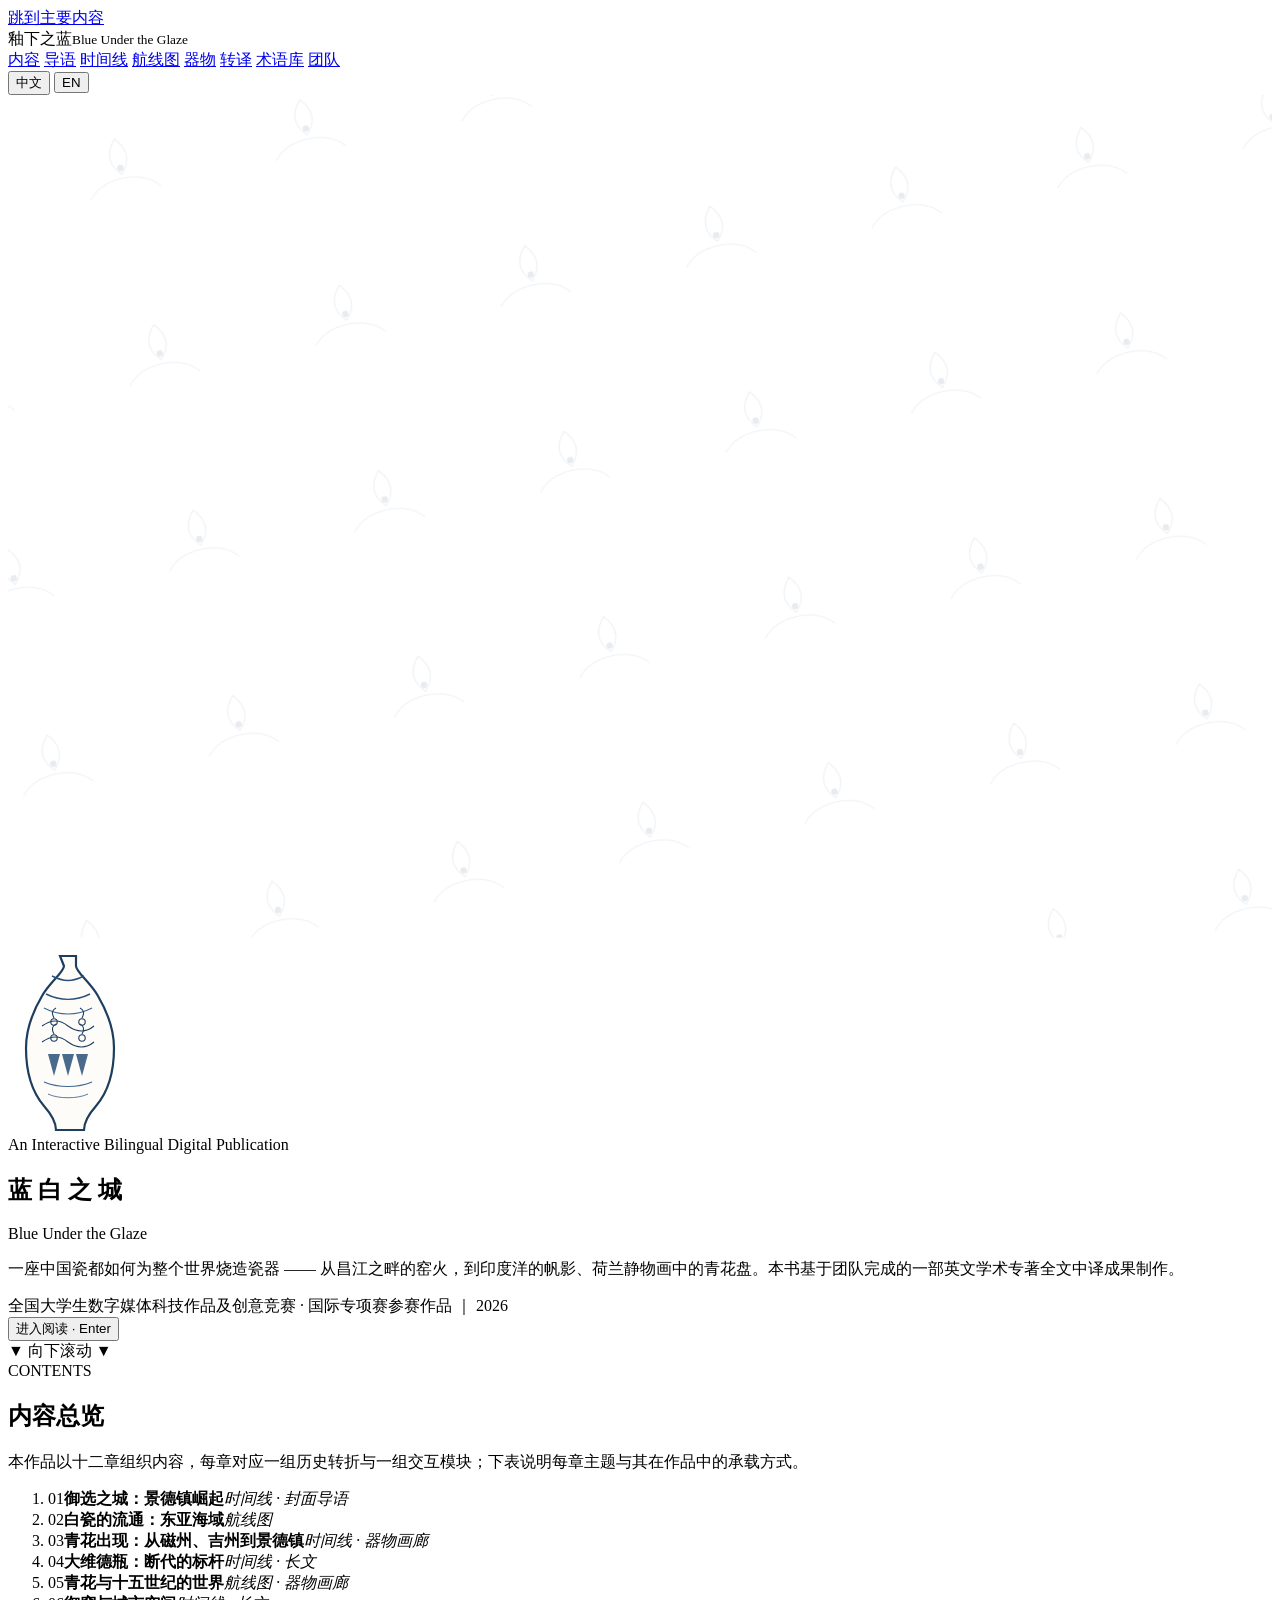
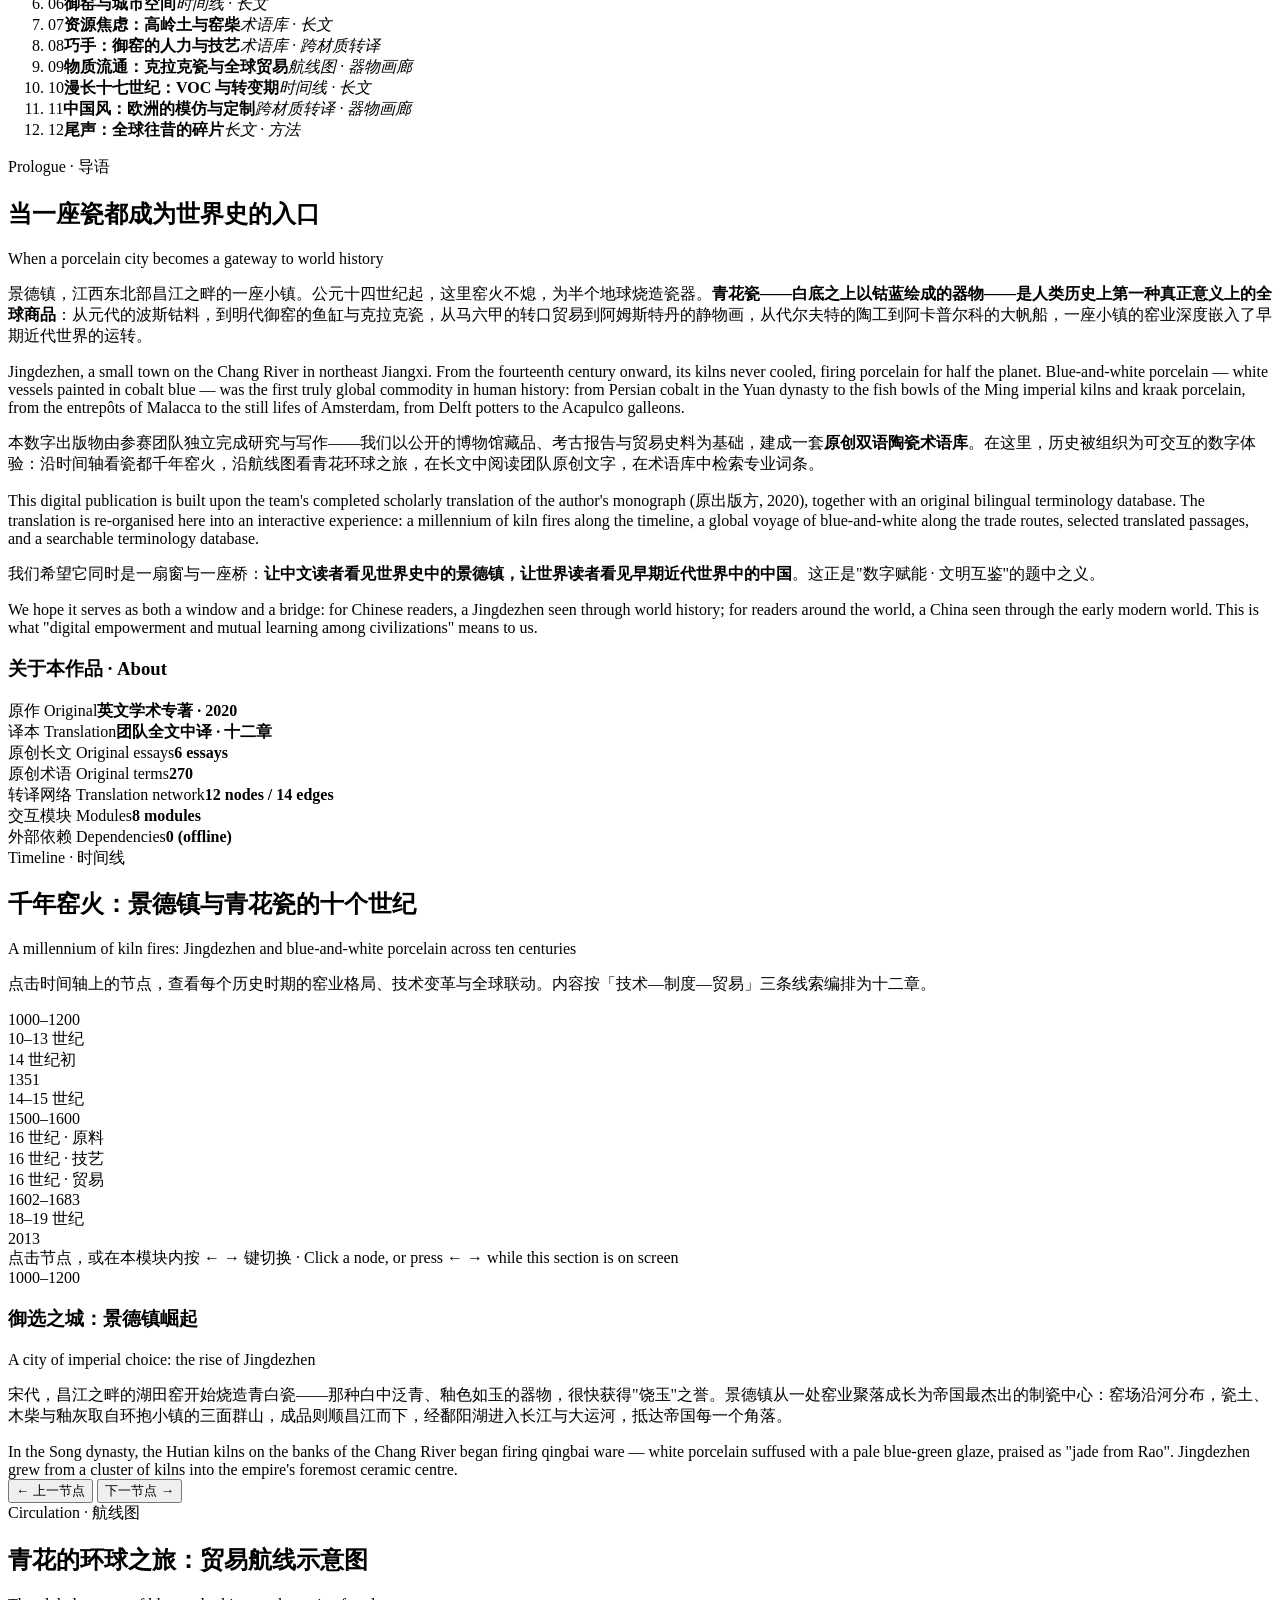
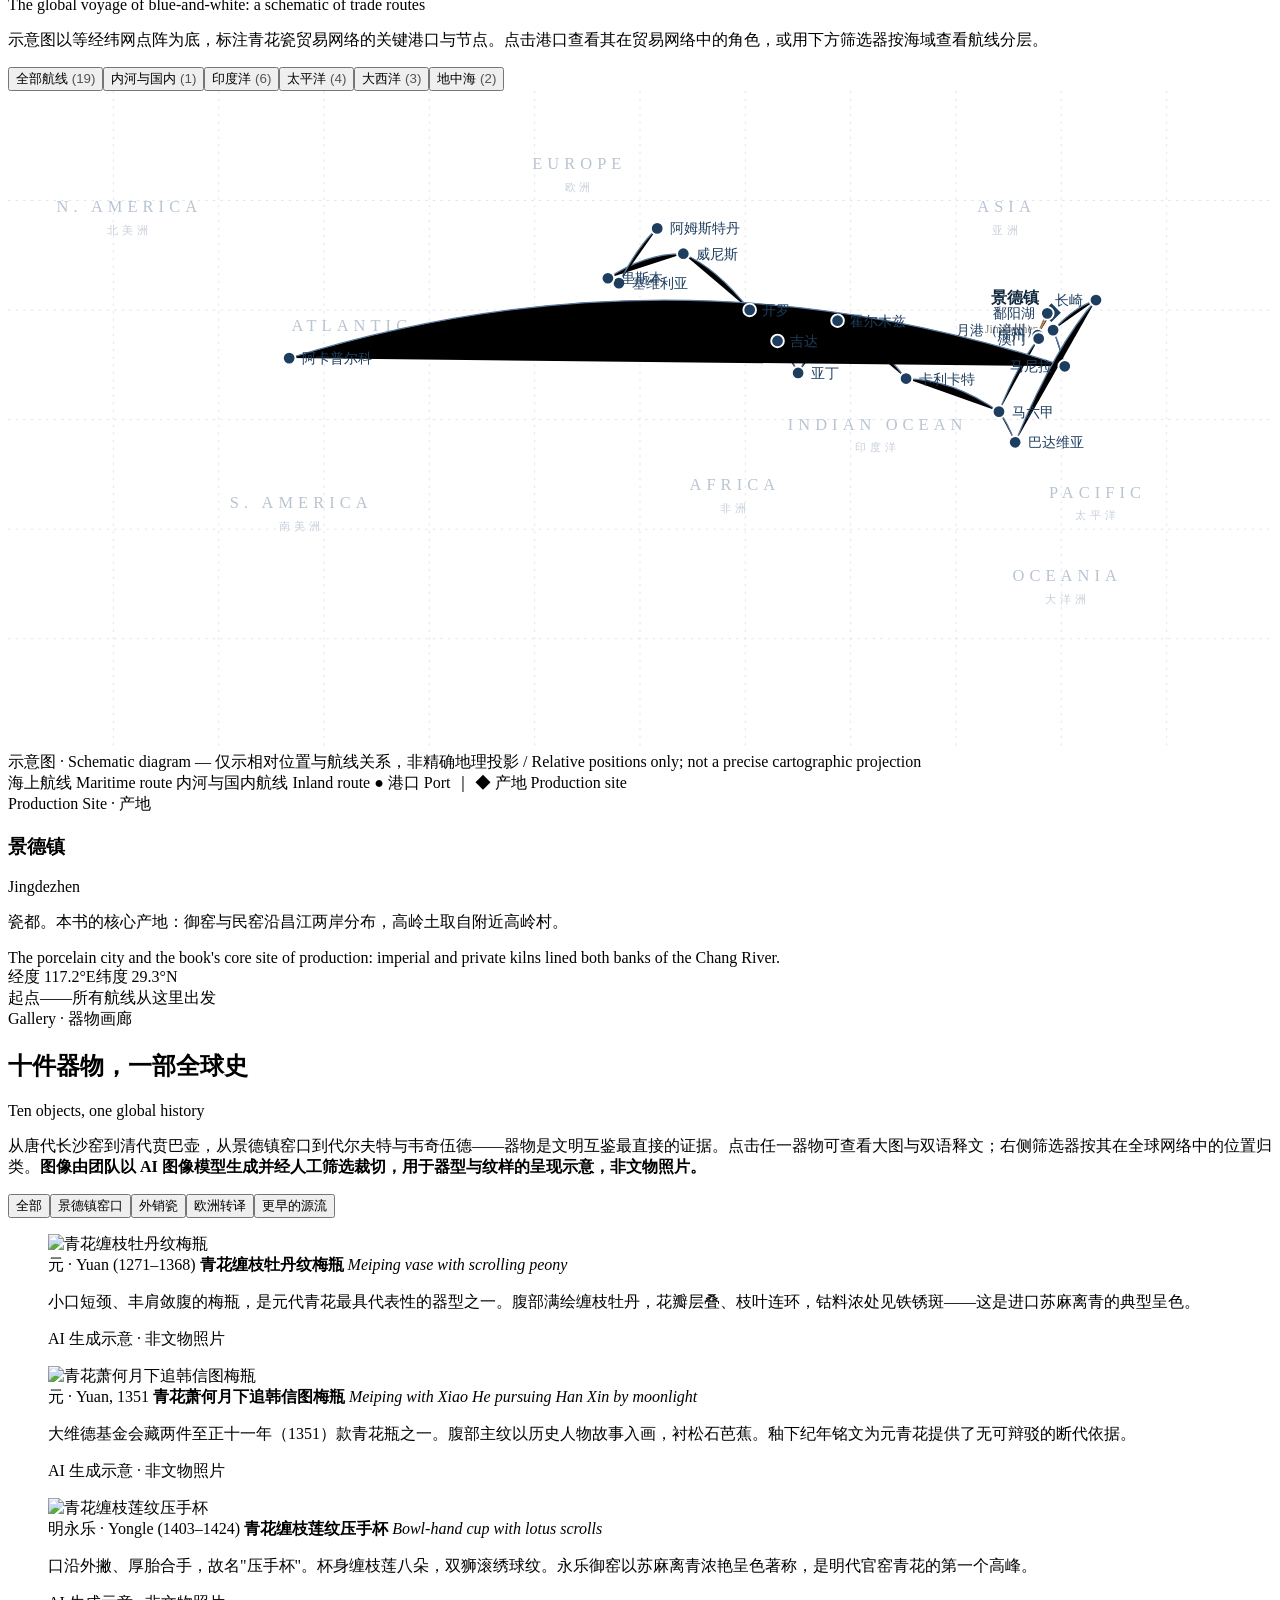
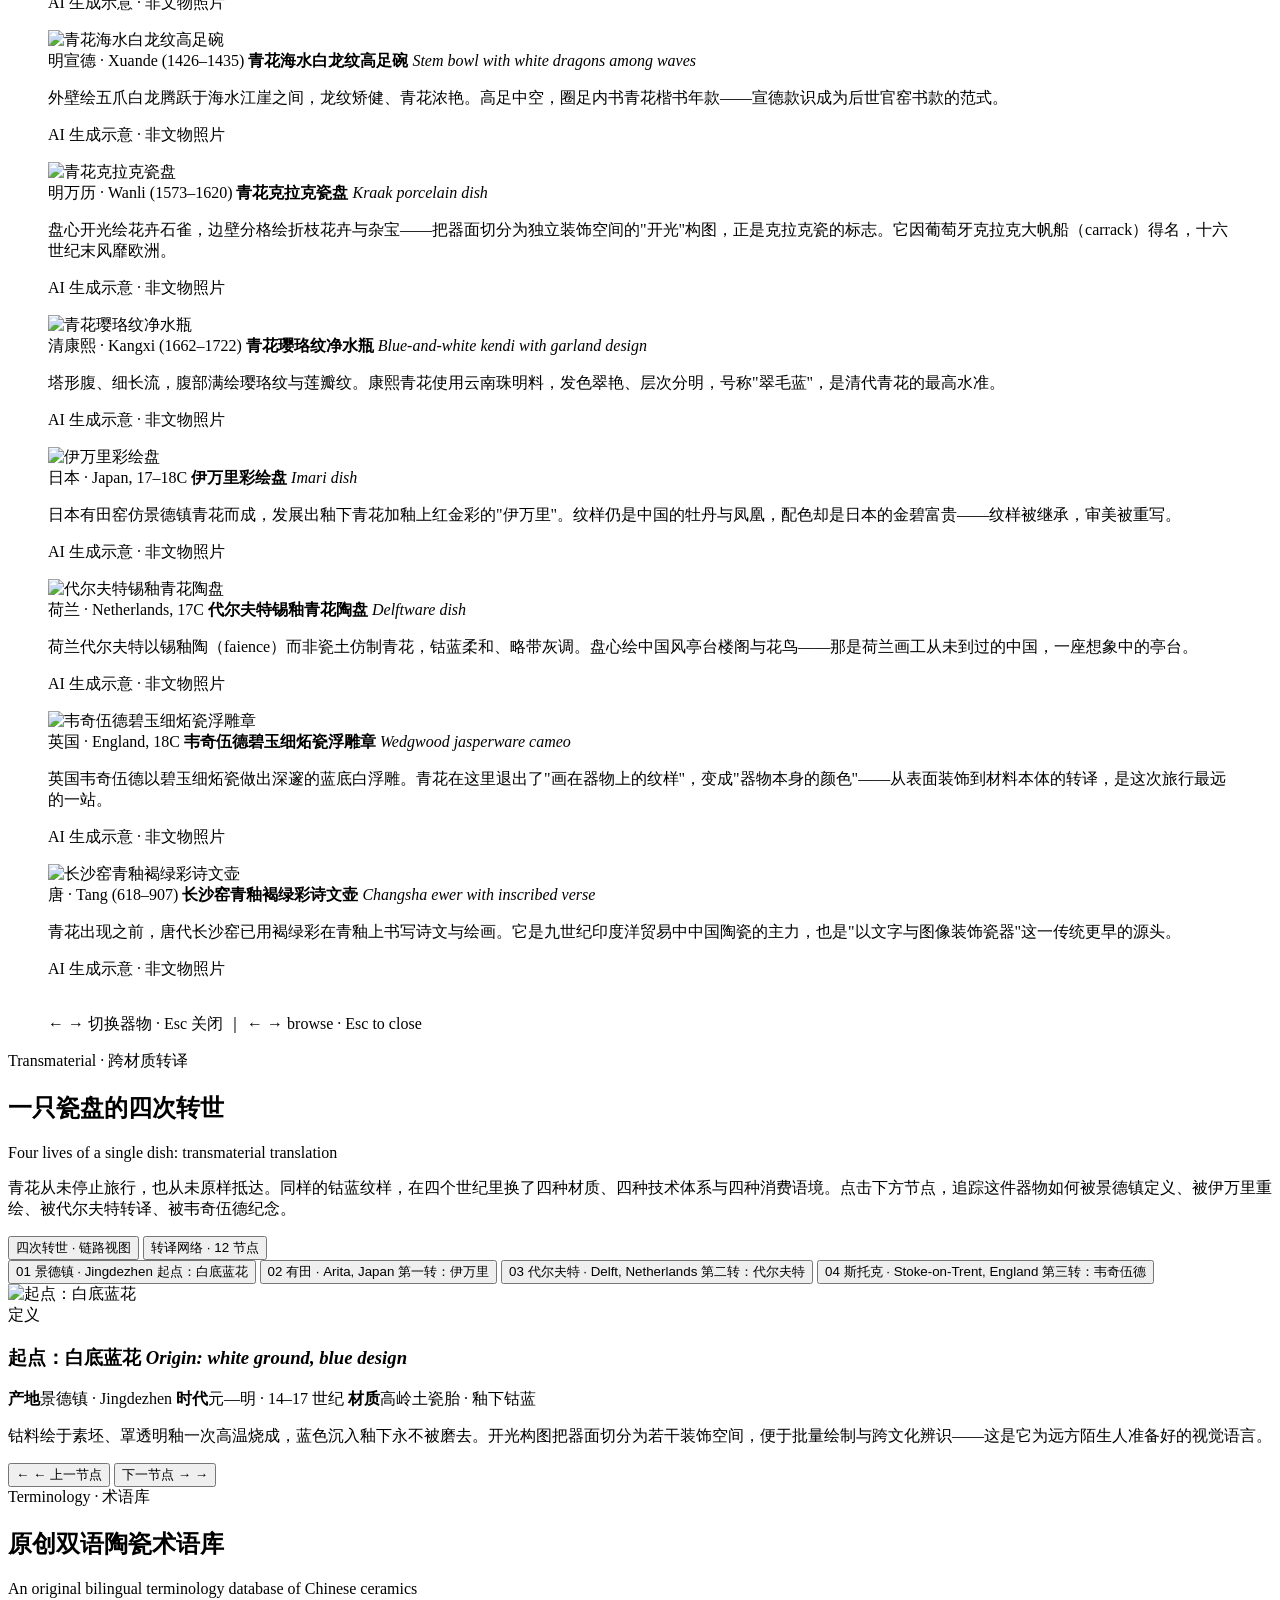
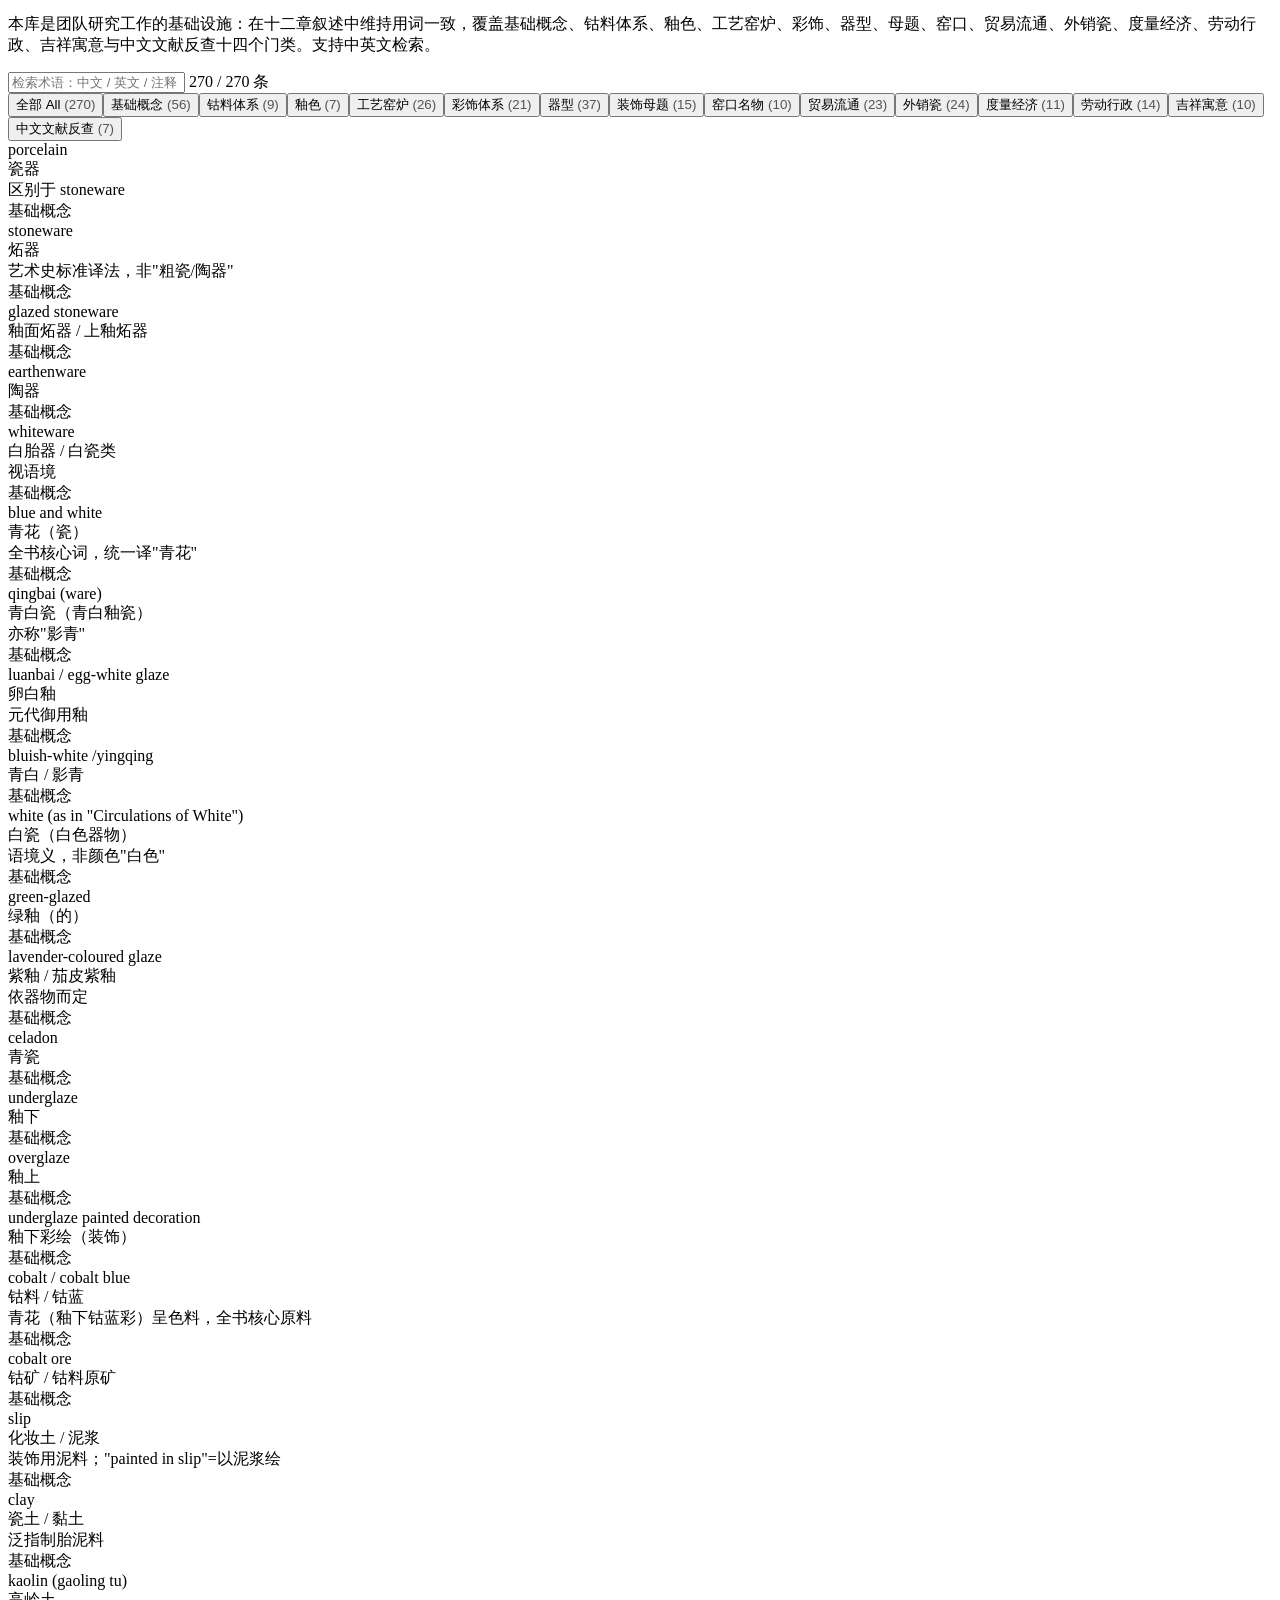
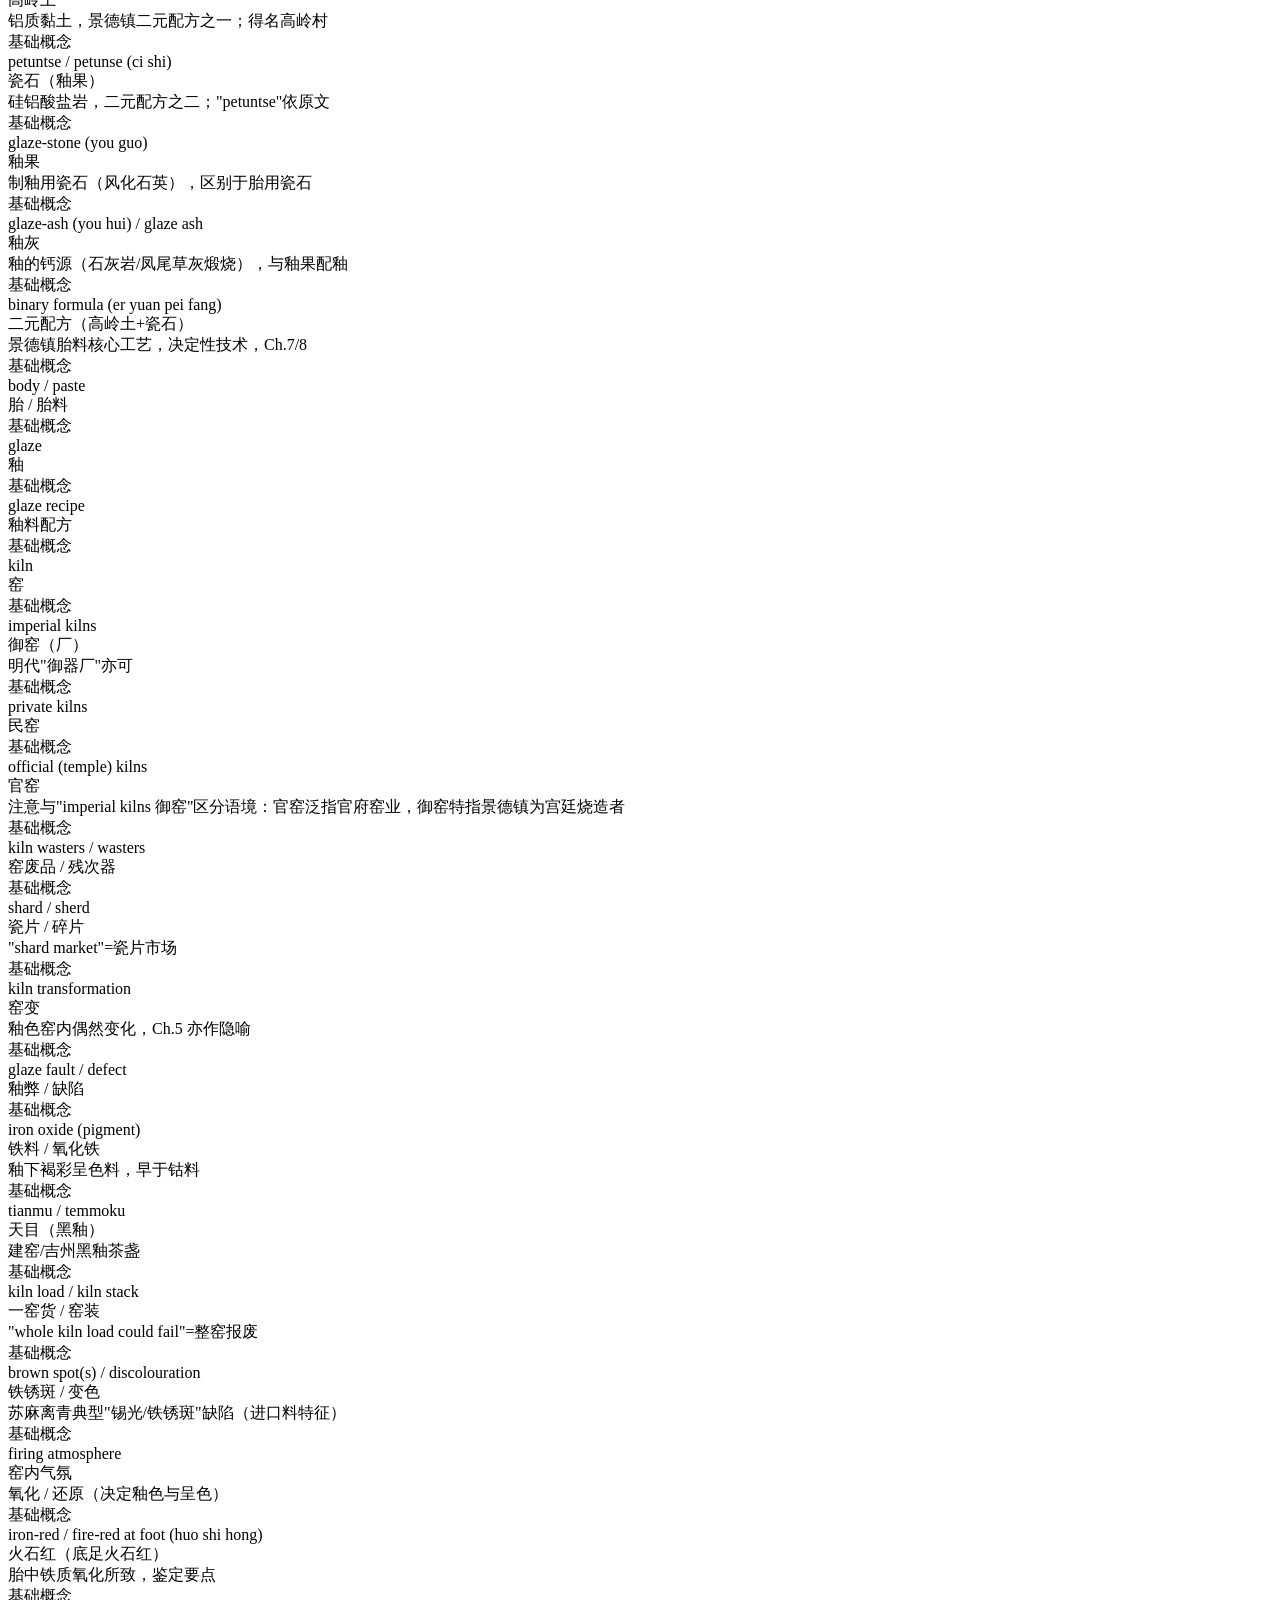
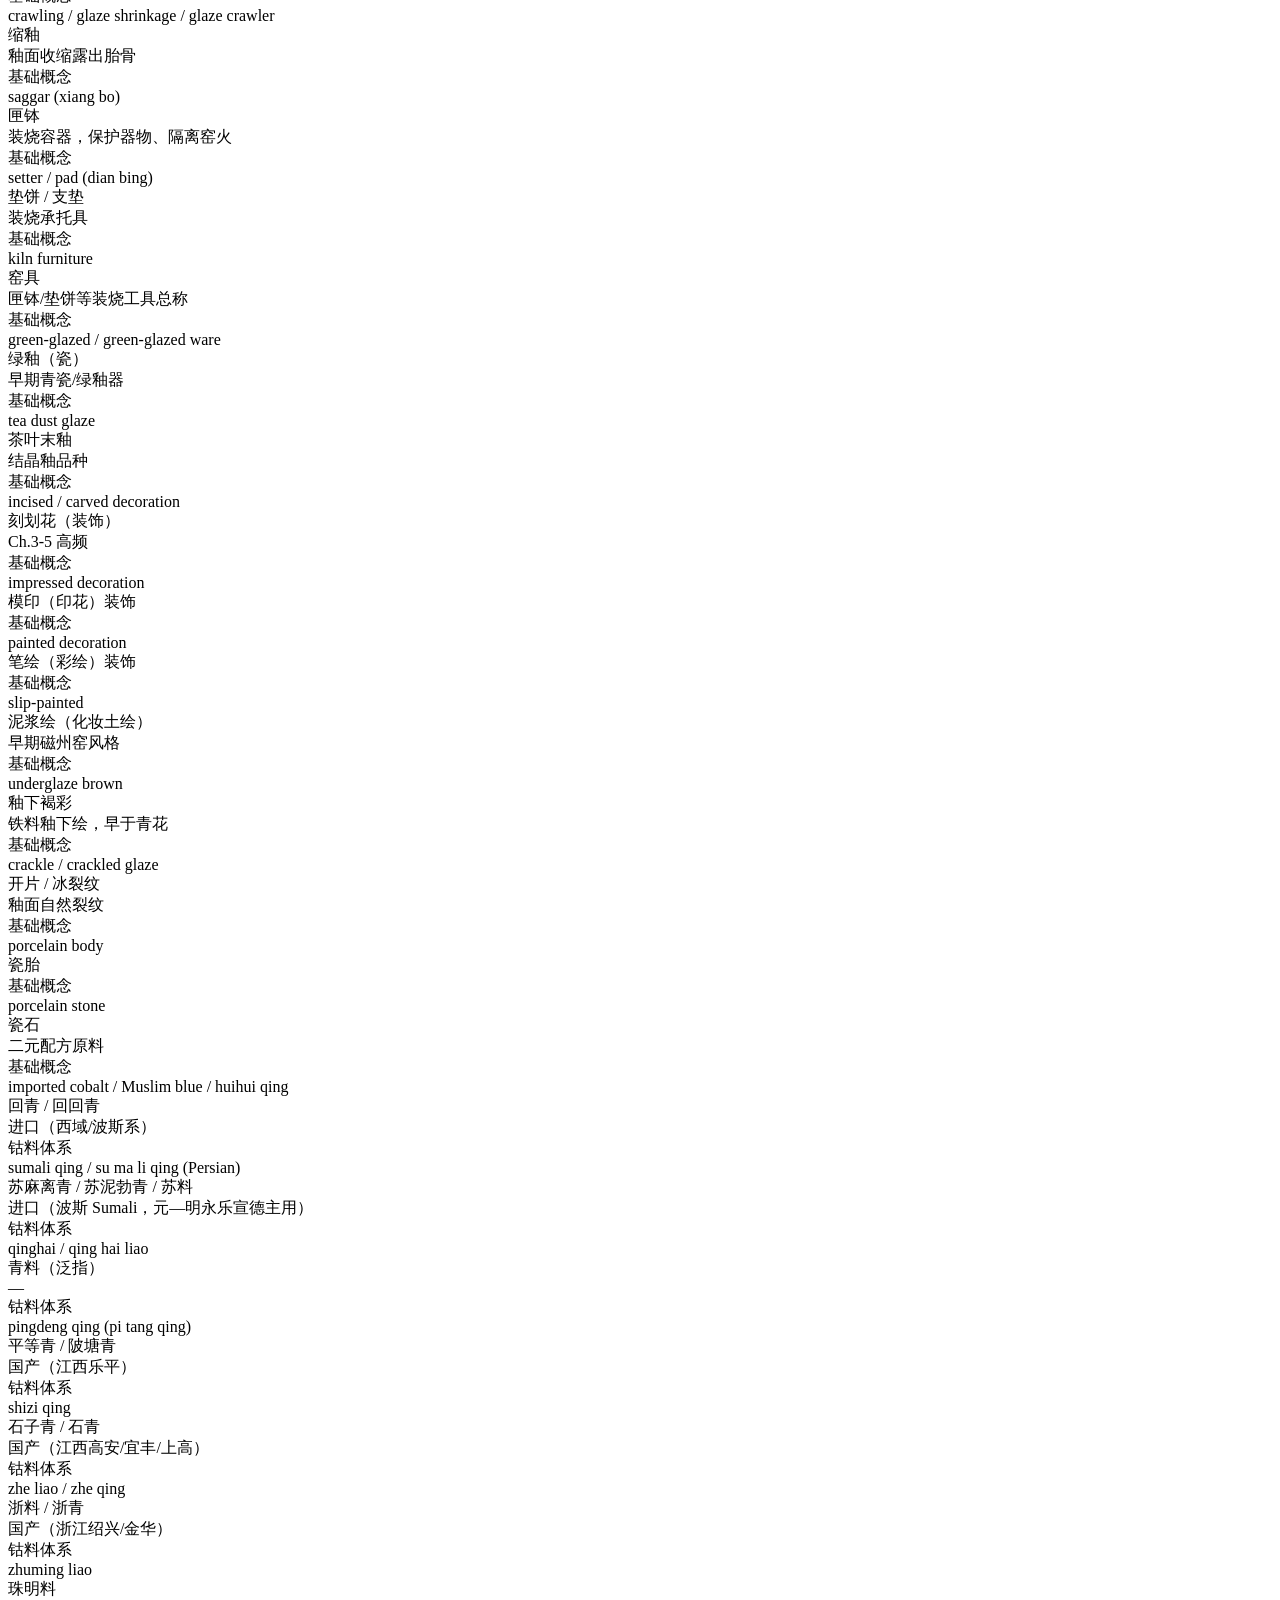
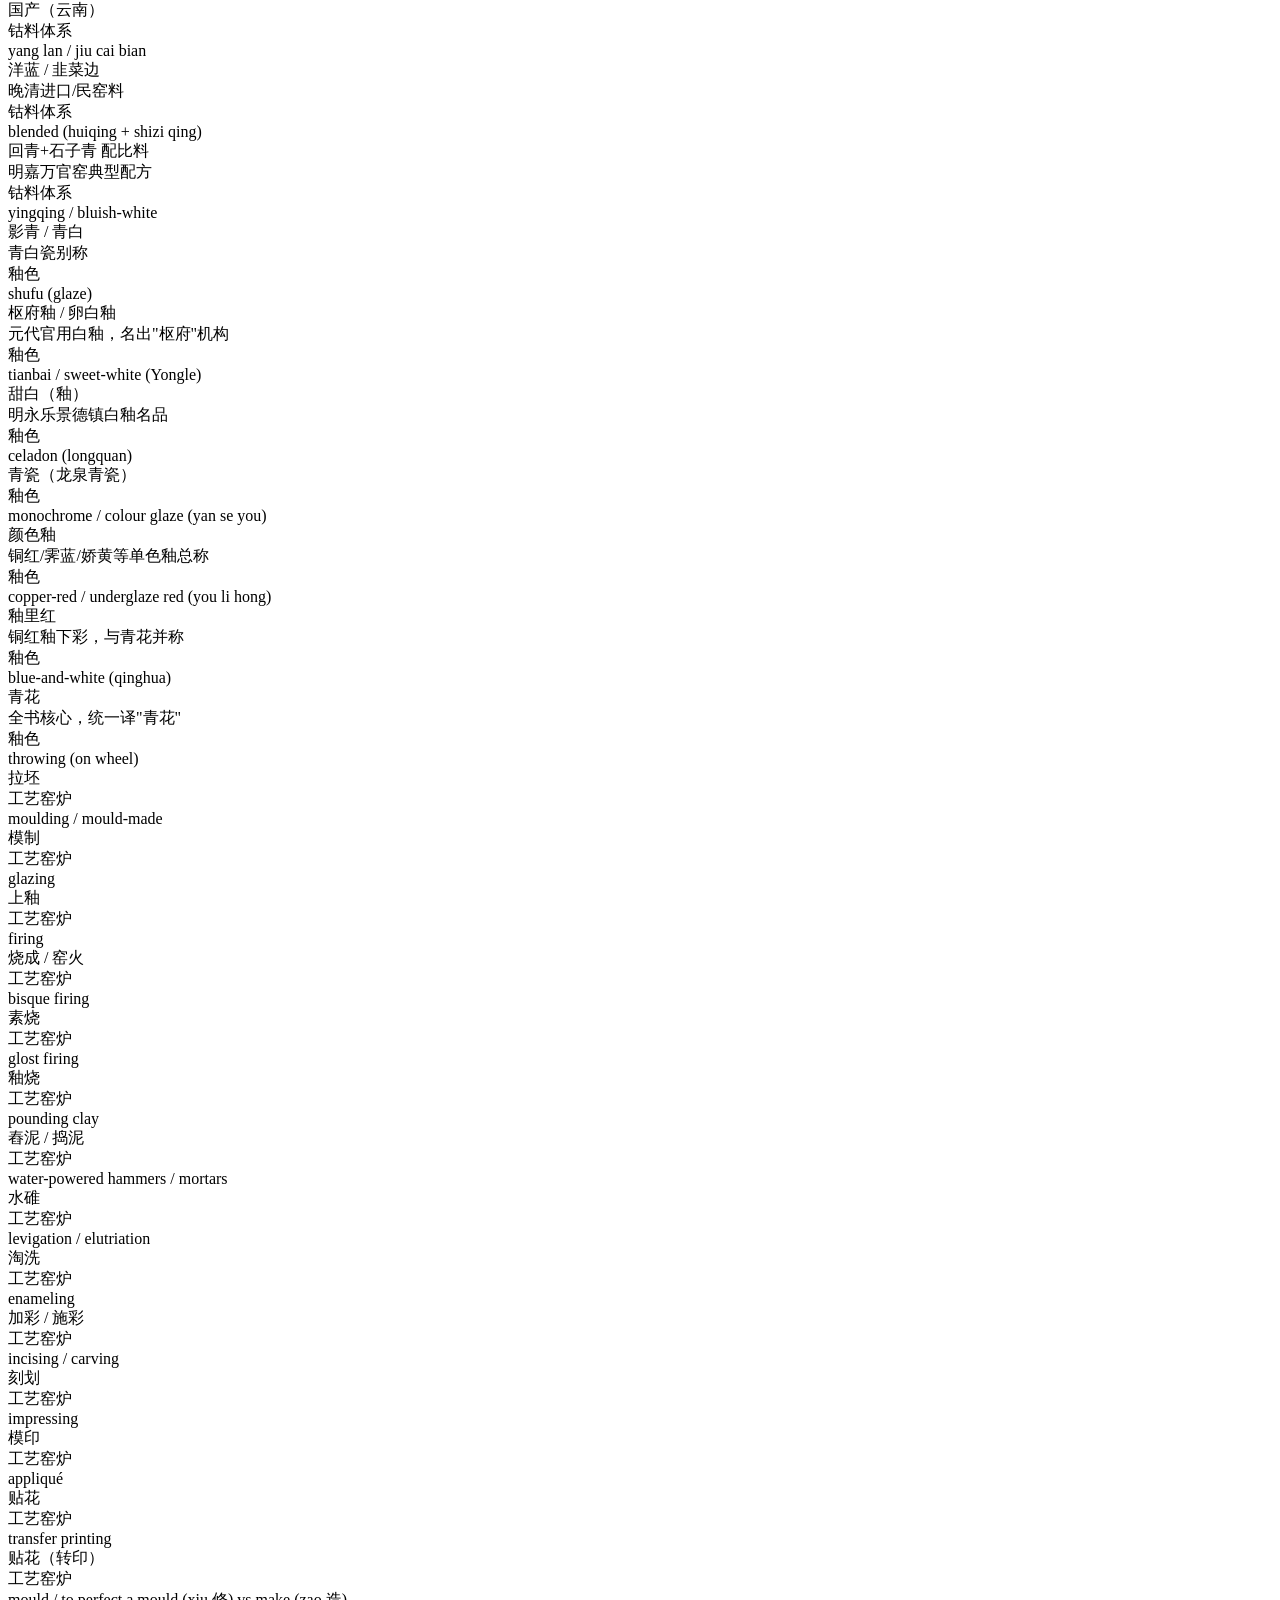
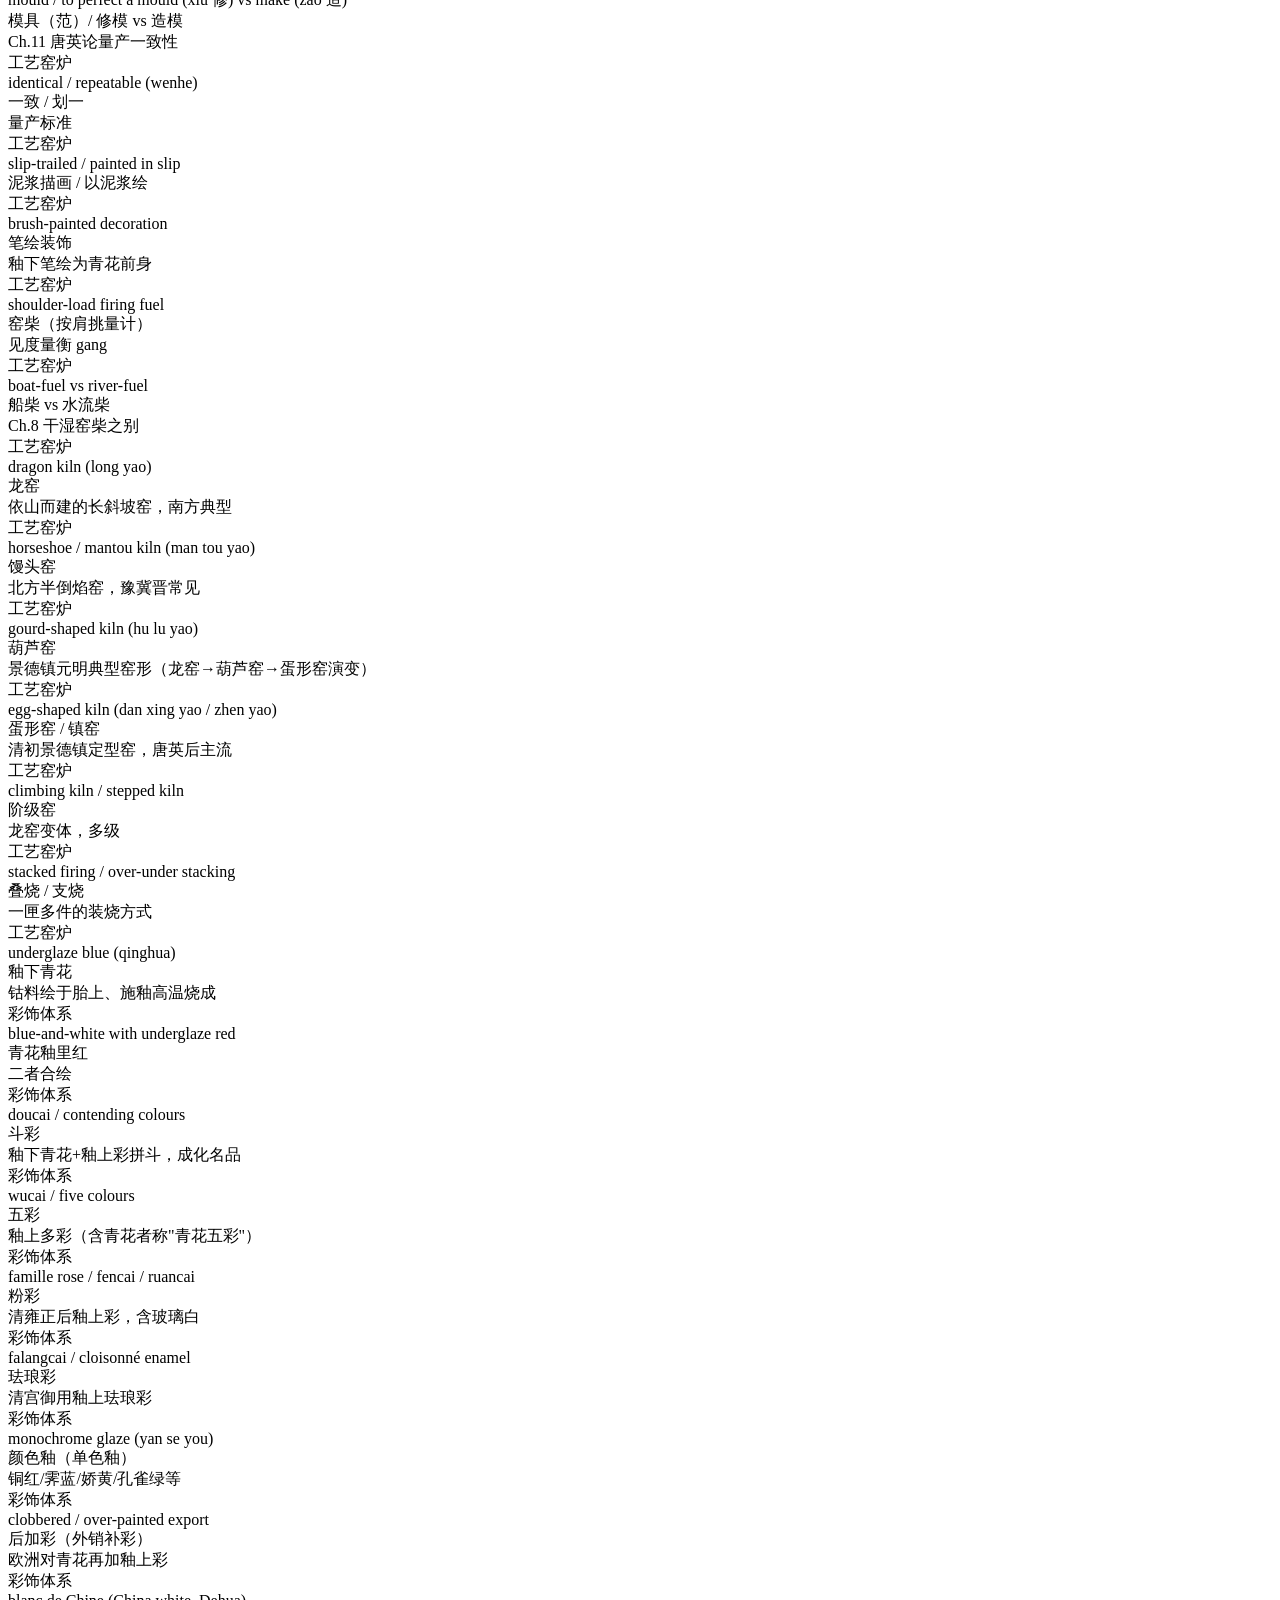
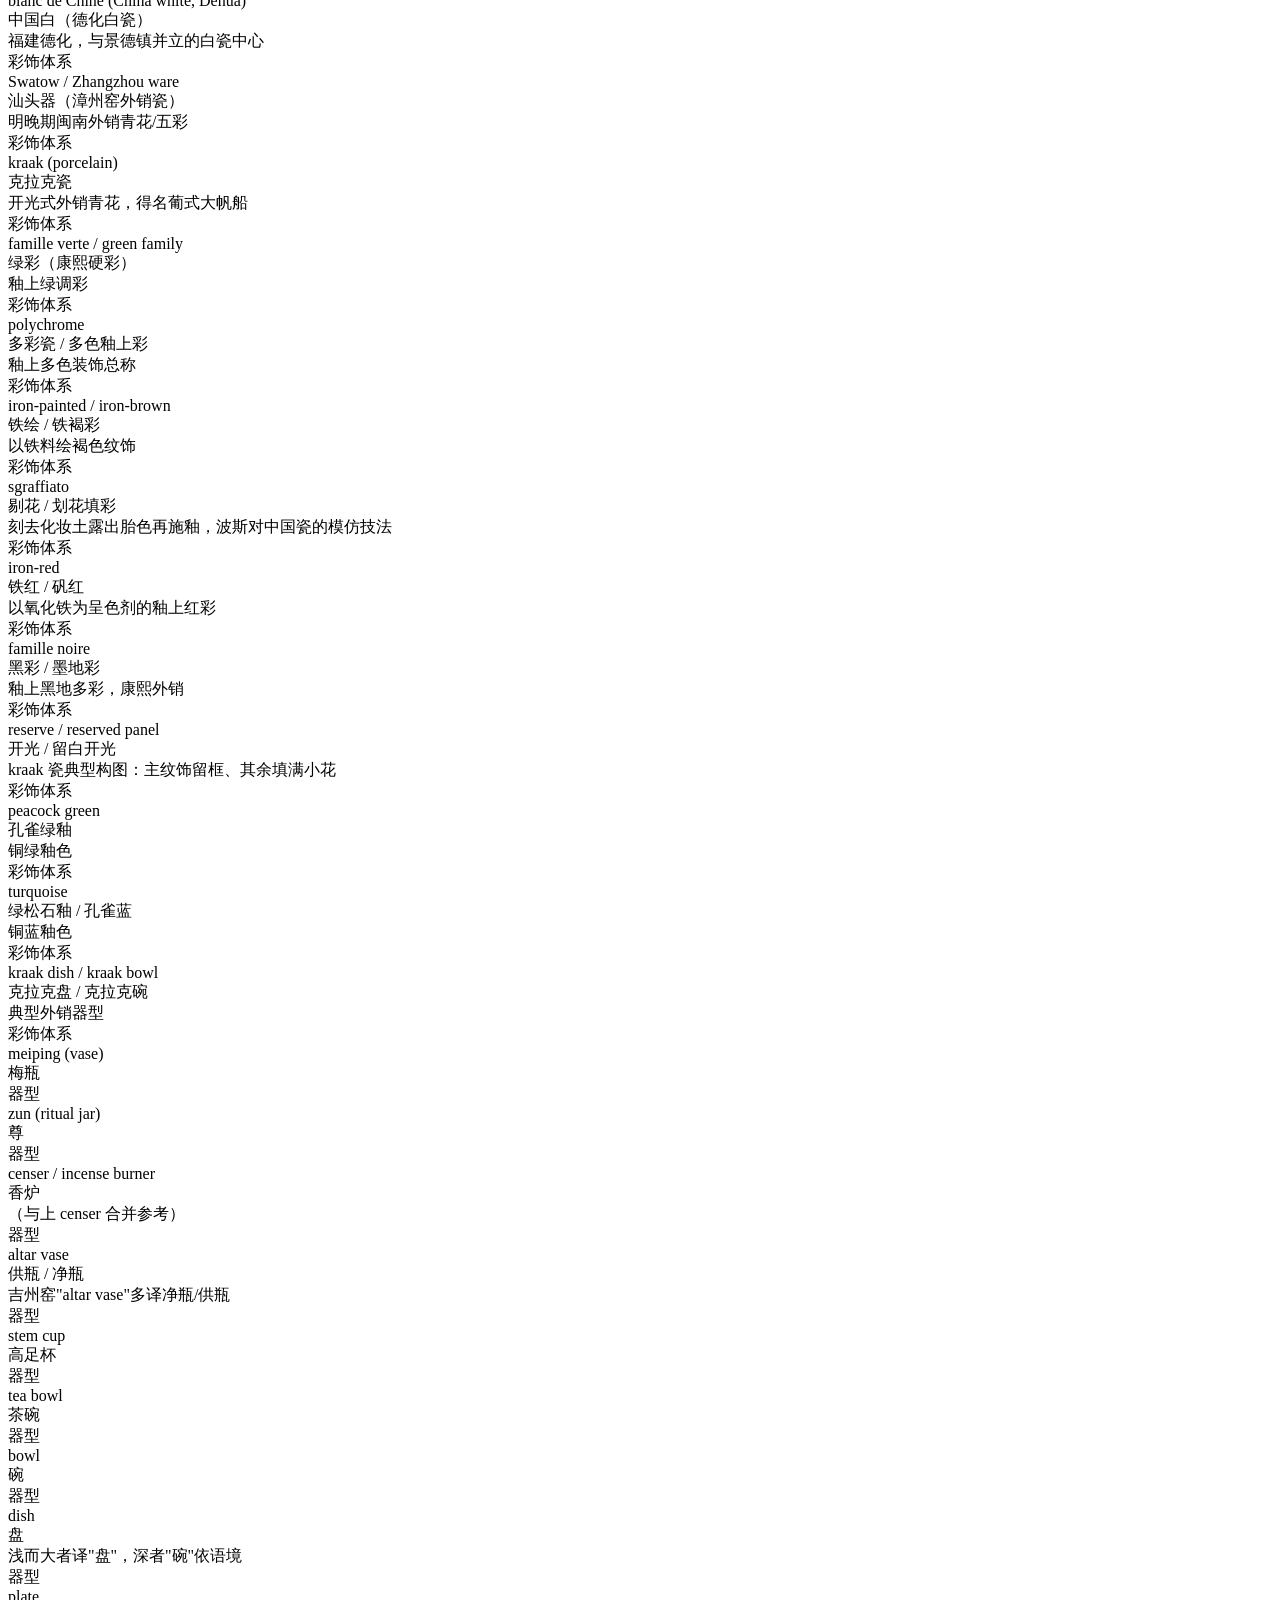
==== index.html @ 907c03a0 "upload index.html" ====
<!DOCTYPE html>
<html lang="zh-CN">
<head>
<meta charset="UTF-8">
<meta name="viewport" content="width=device-width, initial-scale=1.0">
<title>釉下之蓝 · Blue Under the Glaze — 中英双语交互式数字出版物</title>
  <!-- 社交分享元信息（分享链接时显示标题与摘要；不影响离线运行） -->
  <meta property="og:type" content="website">
  <meta property="og:title" content="釉下之蓝 · Blue Under the Glaze">
  <meta property="og:description" content="一部中英双语交互式数字出版物：从昌江之畔的窑火，到印度洋的帆影、荷兰静物画中的青花盘——一座中国瓷都的十个世纪。A bilingual interactive digital publication on Jingdezhen porcelain and the early modern world.">
  <meta property="og:locale" content="zh_CN">
  <meta property="og:locale:alternate" content="en_US">
  <meta name="twitter:card" content="summary_large_image">
  <meta name="twitter:title" content="Blue Under the Glaze">
  <meta name="twitter:description" content="A bilingual interactive digital publication on Jingdezhen porcelain and the early modern world.">
  <meta name="theme-color" content="#12293D">

<meta name="description" content="景德镇青花瓷与早期近代世界——团队原创的中英双语交互式数字出版物">
<link rel="stylesheet" href="style.css">
  <link rel="manifest" href="manifest.webmanifest">
  <link rel="apple-touch-icon" href="icons/icon-192.png">
  <meta name="theme-color" content="#12293D">
  <meta property="og:image" content="https://raw.githubusercontent.com/secret-justice/blue-under-the-glaze/main/og_cover.png">
  <meta property="og:image:width" content="1200">
  <meta property="og:image:height" content="630">
  <meta property="og:url" content="https://secret-justice.github.io/blue-under-the-glaze/">
  <meta name="twitter:card" content="summary_large_image">
  <meta name="twitter:image" content="https://raw.githubusercontent.com/secret-justice/blue-under-the-glaze/main/og_cover.png">
  <link rel="alternate" hreflang="zh-Hans" href="https://secret-justice.github.io/blue-under-the-glaze/index.html">
  <link rel="alternate" hreflang="en" href="https://secret-justice.github.io/blue-under-the-glaze/index.html?lang=en">
  <link rel="alternate" hreflang="x-default" href="https://secret-justice.github.io/blue-under-the-glaze/index.html">
  <script type="application/ld+json">
  {
    "@context": "https://schema.org",
    "@type": "CreativeWork",
    "name": "釉下之蓝 · Blue Under the Glaze",
    "alternateName": "Blue Under the Glaze",
    "inLanguage": ["zh-Hans", "en"],
    "genre": "数字人文 / 交互式数字出版物",
    "description": "一部关于景德镇青花瓷与早期近代世界的中英双语交互式数字出版物：十二章叙述、六篇原创长文、270 条双语术语库、19 个港口与 19 条航线、12 节点转译网络，零依赖离线可运行。",
    "url": "https://secret-justice.github.io/blue-under-the-glaze/",
    "license": "https://github.com/secret-justice/blue-under-the-glaze/blob/main/README.md",
    "isAccessibleForFree": true,
    "keywords": "景德镇, 青花瓷, 数字人文, 双语, 交互式出版物, 全球史, Jingdezhen, blue-and-white, digital humanities",
    "creator": {"@type": "Organization", "name": "参赛团队（学生团队）"}
  }
  </script>
</head>
<body>
  <a class="skip-link" href="#main" data-i18n="skip">跳到主要内容</a>

<!-- ============ 导航 ============ -->
<nav class="nav">
  <div class="nav-brand" onclick="scrollTo({top:0,behavior:'smooth'})">釉下之蓝<small>Blue Under the Glaze</small></div>
  <div class="nav-links">
    <a href="#contents" data-i18n="nav_ct">内容</a>
      <a href="#about" data-i18n="nav_about">导语</a>
    <a href="#timeline" data-i18n="nav_timeline">时间线</a>
    <a href="#routes" data-i18n="nav_routes">航线图</a>
    <a href="#gallery" data-i18n="nav_gallery">器物</a>
    <a href="#trans" data-i18n="nav_trans">转译</a><!-- 方案C隐藏：<a href="#read" data-i18n="nav_read">长文</a> -->
    <a href="#terms" data-i18n="nav_terms">术语库</a><!-- 方案C隐藏：<a href="#notes" data-i18n="nav_notes">方法</a> -->
    <a href="#team" data-i18n="nav_team">团队</a>
    <div class="lang-switch">
      <button id="langZh" class="on" onclick="setLang('zh')">中文</button>
      <button id="langEn" onclick="setLang('en')">EN</button>
    </div>
  </div>
</nav>
<main id="main">
<div class="read-progress" id="readProgress"><i></i></div>

<!-- ============ 封面 ============ -->
<section id="cover">
  <svg class="cover-pattern" width="100%" height="100%" preserveAspectRatio="xMidYMid slice" viewBox="0 0 1200 800" aria-hidden="true">
    <defs>
      <pattern id="lotus" width="180" height="180" patternUnits="userSpaceOnUse" patternTransform="rotate(-12)">
        <circle cx="90" cy="90" r="3" fill="#1D3E5F" opacity="0.10"/>
        <path d="M90 62 q16 18 0 34 q-16-16 0-34z" fill="none" stroke="#1D3E5F" stroke-width="1" opacity="0.08"/>
        <path d="M90 100 q22 0 34 14 M90 100 q-22 0-34 14" fill="none" stroke="#1D3E5F" stroke-width="1" opacity="0.07"/>
      </pattern>
    </defs>
    <rect width="1200" height="800" fill="url(#lotus)"/>
  </svg>
  <div class="cover-inner">
    <!-- 原创青花梅瓶插画 -->
    <svg class="cover-vase" width="120" height="190" viewBox="0 0 120 190" aria-label="青花梅瓶">
      <path d="M52 14 h16 v10 c0 6 14 16 22 30 c10 17 16 34 16 52 c0 26 -6 44 -18 58 c-8 9 -12 16 -12 24 h-28 c0-8-4-15-12-24 c-12-14-18-32-18-58 c0-18 6-35 16-52 c8-14 22-24 22-30z"
            fill="#FDFCF9" stroke="#1D3E5F" stroke-width="2.2"/>
      <path d="M44 34 c12 6 20 6 32 0" fill="none" stroke="#2A5178" stroke-width="1.4"/>
      <path d="M38 52 c14 7 30 7 44 0" fill="none" stroke="#2A5178" stroke-width="1.4"/>
      <path d="M36 66 c15 8 33 8 48 0" fill="none" stroke="#3D6893" stroke-width="1.2"/>
      <!-- 缠枝莲纹带 -->
      <g stroke="#1D3E5F" stroke-width="1.1" fill="none">
        <path d="M34 84 q14-10 26 0 q14 10 26 0"/>
        <circle cx="46" cy="80" r="3.2"/><circle cx="74" cy="80" r="3.2"/>
        <path d="M46 76 q-4-7 2-10 M74 76 q4-7-2-10"/>
        <path d="M34 100 q14-10 26 0 q14 10 26 0"/>
        <circle cx="46" cy="96" r="3.2"/><circle cx="74" cy="96" r="3.2"/>
        <path d="M46 92 q-4-7 2-10 M74 92 q4-7-2-10"/>
      </g>
      <!-- 蕉叶纹 -->
      <g fill="#2A5178" opacity="0.85">
        <path d="M40 112 l6 22 6-22z"/><path d="M54 112 l6 22 6-22z"/><path d="M68 112 l6 22 6-22z"/>
      </g>
      <path d="M36 140 c14 6 34 6 48 0" fill="none" stroke="#3D6893" stroke-width="1.2"/>
      <path d="M40 152 c10 5 30 5 40 0" fill="none" stroke="#5B7CA0" stroke-width="1"/>
    </svg>
    <div class="cover-kicker">An Interactive Bilingual Digital Publication</div>
    <h1 class="cover-title">蓝 白 之 城</h1>
    <div class="cover-title-en">Blue Under the Glaze</div>
    <p class="cover-sub" data-i18n="cover_sub">一座中国瓷都如何为整个世界烧造瓷器 —— 从昌江之畔的窑火，到印度洋的帆影、荷兰静物画中的青花盘。本书基于团队完成的一部英文学术专著全文中译成果制作。</p>
    <div class="cover-meta">全国大学生数字媒体科技作品及创意竞赛 · 国际专项赛参赛作品 ｜ 2026</div>
    <button class="cover-cta" onclick="document.getElementById('about').scrollIntoView({behavior:'smooth'})">进入阅读 · Enter</button>
  </div>
  <div class="scroll-hint">▼ 向下滚动 ▼</div>
</section>

<!-- ============ 导语 ============ -->
<!-- 内容总览：全书十二章目录（评审 30 秒看懂内容框架） -->
  <section id="contents" class="sec">
    <div class="wrap">
      <div class="sec-kicker" data-i18n="ct_kicker">CONTENTS</div>
      <h2 class="sec-title" data-i18n="ct_title">内容总览</h2>
      <p class="about-p" data-i18n="ct_lead">本作品以十二章组织内容，每章对应一组历史转折与一组交互模块；下表说明每章主题与其在作品中的承载方式。</p>
      <ol class="ct-list">
        <li><span class="ct-no">01</span><b data-i18n="ct_c1">御选之城：景德镇崛起</b><em data-i18n="ct_m1">时间线 · 封面导语</em></li>
        <li><span class="ct-no">02</span><b data-i18n="ct_c2">白瓷的流通：东亚海域</b><em data-i18n="ct_m2">航线图</em></li>
        <li><span class="ct-no">03</span><b data-i18n="ct_c3">青花出现：从磁州、吉州到景德镇</b><em data-i18n="ct_m3">时间线 · 器物画廊</em></li>
        <li><span class="ct-no">04</span><b data-i18n="ct_c4">大维德瓶：断代的标杆</b><em data-i18n="ct_m4">时间线 · 长文</em></li>
        <li><span class="ct-no">05</span><b data-i18n="ct_c5">青花与十五世纪的世界</b><em data-i18n="ct_m5">航线图 · 器物画廊</em></li>
        <li><span class="ct-no">06</span><b data-i18n="ct_c6">御窑与城市空间</b><em data-i18n="ct_m6">时间线 · 长文</em></li>
        <li><span class="ct-no">07</span><b data-i18n="ct_c7">资源焦虑：高岭土与窑柴</b><em data-i18n="ct_m7">术语库 · 长文</em></li>
        <li><span class="ct-no">08</span><b data-i18n="ct_c8">巧手：御窑的人力与技艺</b><em data-i18n="ct_m8">术语库 · 跨材质转译</em></li>
        <li><span class="ct-no">09</span><b data-i18n="ct_c9">物质流通：克拉克瓷与全球贸易</b><em data-i18n="ct_m9">航线图 · 器物画廊</em></li>
        <li><span class="ct-no">10</span><b data-i18n="ct_c10">漫长十七世纪：VOC 与转变期</b><em data-i18n="ct_m10">时间线 · 长文</em></li>
        <li><span class="ct-no">11</span><b data-i18n="ct_c11">中国风：欧洲的模仿与定制</b><em data-i18n="ct_m11">跨材质转译 · 器物画廊</em></li>
        <li><span class="ct-no">12</span><b data-i18n="ct_c12">尾声：全球往昔的碎片</b><em data-i18n="ct_m12">长文 · 方法</em></li>
      </ol>
    </div>
  </section>

  <section id="about">
  <div class="sec-head">
    <div class="sec-kicker" data-i18n="k_about">Prologue · 导语</div>
    <h2 class="sec-title" data-i18n="t_about">当一座瓷都成为世界史的入口</h2>
    <div class="sec-title-en">When a porcelain city becomes a gateway to world history</div>
  </div>
  <div class="about-grid">
    <div>
      <p class="about-p">景德镇，江西东北部昌江之畔的一座小镇。公元十四世纪起，这里窑火不熄，为半个地球烧造瓷器。<strong>青花瓷——白底之上以钴蓝绘成的器物——是人类历史上第一种真正意义上的全球商品</strong>：从元代的波斯钴料，到明代御窑的鱼缸与克拉克瓷，从马六甲的转口贸易到阿姆斯特丹的静物画，从代尔夫特的陶工到阿卡普尔科的大帆船，一座小镇的窑业深度嵌入了早期近代世界的运转。</p>
      <div class="about-en">Jingdezhen, a small town on the Chang River in northeast Jiangxi. From the fourteenth century onward, its kilns never cooled, firing porcelain for half the planet. Blue-and-white porcelain — white vessels painted in cobalt blue — was the first truly global commodity in human history: from Persian cobalt in the Yuan dynasty to the fish bowls of the Ming imperial kilns and kraak porcelain, from the entrepôts of Malacca to the still lifes of Amsterdam, from Delft potters to the Acapulco galleons.</div>
      <p class="about-p">本数字出版物由参赛团队独立完成研究与写作——我们以公开的博物馆藏品、考古报告与贸易史料为基础，建成一套<strong>原创双语陶瓷术语库</strong>。在这里，历史被组织为可交互的数字体验：沿时间轴看瓷都千年窑火，沿航线图看青花环球之旅，在长文中阅读团队原创文字，在术语库中检索专业词条。</p>
      <div class="about-en">This digital publication is built upon the team's completed scholarly translation of the author's monograph (原出版方, 2020), together with an original bilingual terminology database. The translation is re-organised here into an interactive experience: a millennium of kiln fires along the timeline, a global voyage of blue-and-white along the trade routes, selected translated passages, and a searchable terminology database.</div>
      <p class="about-p">我们希望它同时是一扇窗与一座桥：<strong>让中文读者看见世界史中的景德镇，让世界读者看见早期近代世界中的中国</strong>。这正是"数字赋能 · 文明互鉴"的题中之义。</p>
      <div class="about-en">We hope it serves as both a window and a bridge: for Chinese readers, a Jingdezhen seen through world history; for readers around the world, a China seen through the early modern world. This is what "digital empowerment and mutual learning among civilizations" means to us.</div>
    </div>
    <div class="card about-side">
      <h3 data-i18n="about_h4">关于本作品 · About</h4>
      <div class="fact-row"><span>原作 Original</span><b>英文学术专著 · 2020</b></div>
      <div class="fact-row"><span>译本 Translation</span><b>团队全文中译 · 十二章</b></div>
      <div class="fact-row"><span>原创长文 Original essays</span><b>6 essays</b></div>
      <div class="fact-row"><span>原创术语 Original terms</span><b id="factTerms">270</b></div>
      <div class="fact-row"><span>转译网络 Translation network</span><b>12 nodes / 14 edges</b></div>
      <div class="fact-row"><span>交互模块 Modules</span><b>8 modules</b></div>
      <div class="fact-row"><span>外部依赖 Dependencies</span><b>0 (offline)</b></div>
    </div>
  </div>
</section>

<!-- ============ 时间线 ============ -->
<section id="timeline">
  <div class="sec-head">
    <div class="sec-kicker" data-i18n="k_timeline">Timeline · 时间线</div>
    <h2 class="sec-title" data-i18n="t_timeline">千年窑火：景德镇与青花瓷的十个世纪</h2>
    <div class="sec-title-en">A millennium of kiln fires: Jingdezhen and blue-and-white porcelain across ten centuries</div>
    <p class="sec-desc" data-i18n="d_timeline">点击时间轴上的节点，查看每个历史时期的窑业格局、技术变革与全球联动。内容按「技术—制度—贸易」三条线索编排为十二章。</p>
  </div>
  <div class="timeline-wrap">
    <div class="timeline" id="tlRail">
      <div class="tl-rail"></div>
      <!-- nodes injected by JS -->
    </div>
  </div>
  <div class="tl-hint">点击节点，或在本模块内按 ← → 键切换 · Click a node, or press ← → while this section is on screen</div>
  <div class="card tl-detail show" id="tlDetail"></div>
  <div class="tl-nav">
    <button onclick="tlStep(-1)">← 上一节点</button>
    <button onclick="tlStep(1)">下一节点 →</button>
  </div>
</section>

<!-- ============ 航线图 ============ -->
<section id="routes">
  <div class="sec-head">
    <div class="sec-kicker" data-i18n="k_routes">Circulation · 航线图</div>
    <h2 class="sec-title" data-i18n="t_routes">青花的环球之旅：贸易航线示意图</h2>
    <div class="sec-title-en">The global voyage of blue-and-white: a schematic of trade routes</div>
    <p class="sec-desc" data-i18n="d_routes">示意图以等经纬网点阵为底，标注青花瓷贸易网络的关键港口与节点。点击港口查看其在贸易网络中的角色，或用下方筛选器按海域查看航线分层。</p>
  </div>
  <div class="route-filter" id="routeFilter"></div>
  <div class="routes-grid">
    <div class="card map-box">
      <svg id="routeMap" viewBox="0 0 1000 520" role="img" aria-label="青花瓷贸易航线示意图"></svg>
      <div class="map-note">示意图 · Schematic diagram — 仅示相对位置与航线关系，非精确地理投影 / Relative positions only; not a precise cartographic projection</div>
      <div class="map-legend">
        <span><i></i>海上航线 Maritime route</span>
        <span><i class="solid"></i>内河与国内航线 Inland route</span>
        <span>● 港口 Port ｜ ◆ 产地 Production site</span>
      </div>
    </div>
    <div class="card port-panel" id="portPanel"></div>
  </div>
</section>

<!-- ============ 器物画廊 ============ -->
<section id="gallery">
  <div class="sec-head">
    <div class="sec-kicker" data-i18n="k_gallery">Gallery · 器物画廊</div>
    <h2 class="sec-title" data-i18n="t_gallery">十件器物，一部全球史</h2>
    <div class="sec-title-en">Ten objects, one global history</div>
    <p class="sec-desc" data-i18n-html="d_gallery">从唐代长沙窑到清代贲巴壶，从景德镇窑口到代尔夫特与韦奇伍德——器物是文明互鉴最直接的证据。点击任一器物可查看大图与双语释文；右侧筛选器按其在全球网络中的位置归类。<b>图像由团队以 AI 图像模型生成并经人工筛选裁切，用于器型与纹样的呈现示意，非文物照片。</b></p>
  </div>
  <div class="gal-filter" id="galFilter"></div>
  <div class="gal-grid" id="galGrid"></div>
  <div class="gal-lightbox" id="galLightbox" onclick="if(event.target===this)closeLightbox()">
    <figure class="gal-lb-inner">
      <img id="galLbImg" alt="">
      <figcaption id="galLbCap"></figcaption>
      <div class="gal-lb-hint">← → 切换器物 · Esc 关闭 ｜ ← → browse · Esc to close</div>
    </figure>
  </div>
</section>

<!-- ============ 跨材质转译 ============ -->
<section id="trans">
  <div class="sec-head">
    <div class="sec-kicker" data-i18n="k_trans">Transmaterial · 跨材质转译</div>
    <h2 class="sec-title" data-i18n="t_trans">一只瓷盘的四次转世</h2>
    <div class="sec-title-en">Four lives of a single dish: transmaterial translation</div>
    <p class="sec-desc" data-i18n="d_trans">青花从未停止旅行，也从未原样抵达。同样的钴蓝纹样，在四个世纪里换了四种材质、四种技术体系与四种消费语境。点击下方节点，追踪这件器物如何被景德镇定义、被伊万里重绘、被代尔夫特转译、被韦奇伍德纪念。</p>
  </div>
  <div class="trans-view">
    <button id="tvChain" class="tv-btn on" onclick="setTransView('chain')" data-i18n="tv_chain">四次转世 · 链路视图</button>
    <button id="tvNet" class="tv-btn" onclick="setTransView('net')" data-i18n="tv_net">转译网络 · 12 节点</button>
  </div>
  <div id="transChain">
    <div class="trans-steps" id="transSteps"></div>
    <div class="trans-panel" id="transPanel"></div>
  </div>
  <div id="transNet" class="trans-net" hidden></div>
</section>

<!-- ============ 长文 ============ -->
<section id="read" hidden>
  <div class="sec-head">
    <div class="sec-kicker" data-i18n="k_read">Original Essays · 原创长文</div>
    <h2 class="sec-title" data-i18n="t_read">六个瞬间：团队原创长文</h2>
    <div class="sec-title-en">Six moments from the translation</div>
    <p class="sec-desc" data-i18n="d_read">六篇团队原创长文，从瓷片市场、钴料来历、窑场网络、白银与开光、材质替换讲到碎片能证明什么。中文与英文均为团队撰写，不是任何既有著作的译文。</p>
  </div>
  <div class="read-tabs" id="readTabs"></div>
  <div class="card read-body show" id="readBody"></div>
</section>

<!-- ============ 术语库 ============ -->
<section id="terms">
  <div class="sec-head">
    <div class="sec-kicker" data-i18n="k_terms">Terminology · 术语库</div>
    <h2 class="sec-title" data-i18n="t_terms">原创双语陶瓷术语库</h2>
    <div class="sec-title-en">An original bilingual terminology database of Chinese ceramics</div>
    <p class="sec-desc" data-i18n-html="d_terms">本库是团队研究工作的基础设施：在十二章叙述中维持用词一致，覆盖基础概念、钴料体系、釉色、工艺窑炉、彩饰、器型、母题、窑口、贸易流通、外销瓷、度量经济、劳动行政、吉祥寓意与中文文献反查十四个门类。支持中英文检索。</p>
  </div>
  <div class="terms-toolbar">
    <input class="terms-search" id="termSearch" type="text" placeholder="检索术语：中文 / 英文 / 注释，如 青花、cobalt、梅瓶、kraak…" oninput="renderTerms()">
    <span class="terms-count" id="termCount"></span>
  </div>
  <div class="cat-chips" id="catChips"></div>
  <div class="terms-split">
    <div class="terms-grid" id="termsGrid"></div>
    <div class="card terms-chart" id="termsChart"></div>
  </div>
</section>

<!-- ============ 研究方法 ============ -->
<section id="notes" hidden>
  <div class="sec-head">
    <div class="sec-kicker" data-i18n="k_notes">Method &amp; Sources · 研究方法</div>
    <h2 class="sec-title" data-i18n="t_notes">研究方法与资料来源：我们怎么做的，以及我们没做什么</h2>
    <div class="sec-title-en">Scholarly notes: the rigour behind the translation</div>
    <p class="sec-desc" data-i18n="d_notes">本作品不是译著，也没有引用任何单一著作作为底本。这里说明我们的研究方法、参考资源、图像与数据的使用限制，以及本作品明确「没有做」的三件事。</p>
  </div>
  <div class="notes-list" id="notesList"></div>
</section>

<!-- ============ 团队 ============ -->
<section id="team">
  <div class="sec-head">
    <div class="sec-kicker" data-i18n="k_team">Team & Making · 团队与制作</div>
    <h2 class="sec-title" data-i18n="t_team">团队、方法与制作说明</h2>
    <div class="sec-title-en">The team, the method, and the making</div>
  </div>
  <div class="team-grid">
    <div class="card team-card">
      <h3 data-i18n="tc_0">制作分工 Division of Labour</h4>
      <ul>
        <li data-i18n-html="li_0"><b>研究与写作</b> — 十二章叙述与六篇长文的资料整理、写作与交叉校验 <span style="color:var(--ink-3)">（中国成员）</span></li>
        <li data-i18n-html="li_1"><b>术语库建设</b> — 270 条双语术语对齐、跨章漂移审计、中文文献还原 <span style="color:var(--ink-3)">（中国成员）</span></li>
        <li data-i18n-html="li_2"><b>参考资源</b> — 公开藏品数据库、考古报告与贸易史料的检索、核对与著录 <span style="color:var(--ink-3)">（中国成员）</span></li>
        <li data-i18n-html="li_3"><b>交互设计与开发</b> — 视觉系统、时间线、航线图、长文、术语库模块 <span style="color:var(--ink-3)">（中国成员）</span></li>
        <li data-i18n-html="li_4"><b>英文审校与国际化</b> — 界面英文文案、国际读者视角审读 <span style="color:var(--ink-3)">（国际成员）</span></li>
        <li data-i18n-html="li_5"><b>视频制作</b> — 脚本、录制、解说合成 <span style="color:var(--ink-3)">（全体成员）</span></li>
      </ul>
    </div>
    <div class="card team-card">
      <h4 data-i18n="tc_1">研究方法 Research Method</h4>
      <ul>
        <li data-i18n-html="li_6"><b>Stage 0 提取清洗</b> — PDF 文本提取，修复连字、CID 噪音、页眉噪音等 11 类提取损伤</li>
        <li data-i18n-html="li_7"><b>Stage 0.5 上下文纠错</b> — 43 条歧义词消歧规则 + PDF 回读校验</li>
        <li data-i18n-html="li_8"><b>Stage 1 术语对齐</b> — 术语库 + 地名词典前置加载，杜绝译法漂移</li>
        <li data-i18n-html="li_9"><b>Stage 2 三步翻译</b> — 直译 → 反思（术语/规范/去翻译腔）→ 雅化</li>
        <li data-i18n-html="li_10"><b>Stage 3.5 质量门控</b> — 段落完整性 / 漏译检测 / 歧义闭环 / 可读性 / 术语覆盖率，五项量化评分</li>
        <li data-i18n-html="li_11"><b>Stage 4 QA 校验</b> — 硬知识违规阻断、禁用变体扫描、来源著录交叉验证</li>
      </ul>
    </div>
  </div>
  <div class="disclose">
    <h4 data-i18n-html="dc_0">SOURCE & AI DISCLOSURE · 资料来源与 AI 使用披露</h4>
    <p data-i18n-html="dc_1"><b>作品性质</b>：本作品为<b>团队原创</b>的数字出版物。文本（六篇长文、十二章叙述、术语注记、研究方法说明）由团队撰写；结构化数据（术语库 270 条、时间线 12 节点、港口 19 / 航线 19、器物 10 件、转译网络 12 节点 14 边）由团队整理与建模；视觉系统、交互与全部前端代码由团队实现。<b>本作品不以任何单一著作为底本，不包含任何著作的译文。</b></p>
    <p data-i18n-html="dc_2"><b>原创部分</b>：数字出版物的框架、视觉系统、交互设计、时间线与航线图的可视化数据组织、导语、英文摘要、术语库与全部前端代码均为团队原创；作品未使用原书插图。</p>
    <p data-i18n-html="dc_3"><b>AI 生成视觉披露</b>：「器物画廊」与「跨材质转译」模块中的 10 张器物图像由团队使用 AI 图像模型（智谱 CogView-3-Flash）生成提示词绘制，并经人工逐张筛选、裁切与配文；图像用于呈现器型与纹样的<b>示意</b>，非文物照片，已在页面明确标注。评审视频中的 AI 影像片段由团队使用 MiniMax-H3 视频模型生成。</p>
    <p data-i18n-html="dc_4"><b>AI 工具披露</b>：研究与写作过程中使用大语言模型辅助资料梳理与文字打磨，全部成稿经人工修订与交叉校验；前端代码与视频解说稿由人工编写、AI 辅助生成后经逐行审校修订；评审视频解说语音由 TTS 合成、字幕人工校对，背景音乐为团队程序化合成的原创音乐。AI 生成内容均经学生实质性修改与验证。</p>
    <p data-i18n-html="dc_5"><b>版权与引用</b>：器物图像为 AI 生成示意（非文物照片），文字与数据为团队原创；所述历史事实取自公开的博物馆藏品目录、考古报告与贸易史料，属公共知识，不复制任何著作的表达。若读者发现任何表达与他人作品雷同，请告知，我们将立即修正。</p>
    <p data-i18n-html="dc_6"><b>参考来源</b>：本作品在选题与研究阶段参考了公开的博物馆藏品数据库、考古与沉船报告、贸易史档案及若干公开出版的陶瓷史著作（含《蓝白之城》等，完整清单见「研究方法与资料来源」模块）。<b>这些只是参考来源，不是本作品的底本</b>；本作品不复制其表达，也不含任何著作的译文。</p>
  </div>
</section>

</main>

<!-- ============ 页脚 ============ -->
<footer>
  <div class="foot-inner">
    <h5>釉下之蓝 · Blue Under the Glaze</h5>
    <p>中英双语交互式数字出版物 ｜ 全国大学生数字媒体科技作品及创意竞赛 · 国际专项赛参赛作品 ｜ 2026</p>
    <p>数字赋能 · 文明互鉴 —— Digital Empowerment · Mutual Learning Among Civilizations</p>
    <p class="foot-en">Translation based on an English-language scholarly monograph on Jingdezhen porcelain and the early modern world. All interactive design, visual system and front-end code are original work of the student team.</p>
  </div>
</footer>

<script src="data_glossary.js"></script>
<script src="app.js"></script>
</body>
</html>
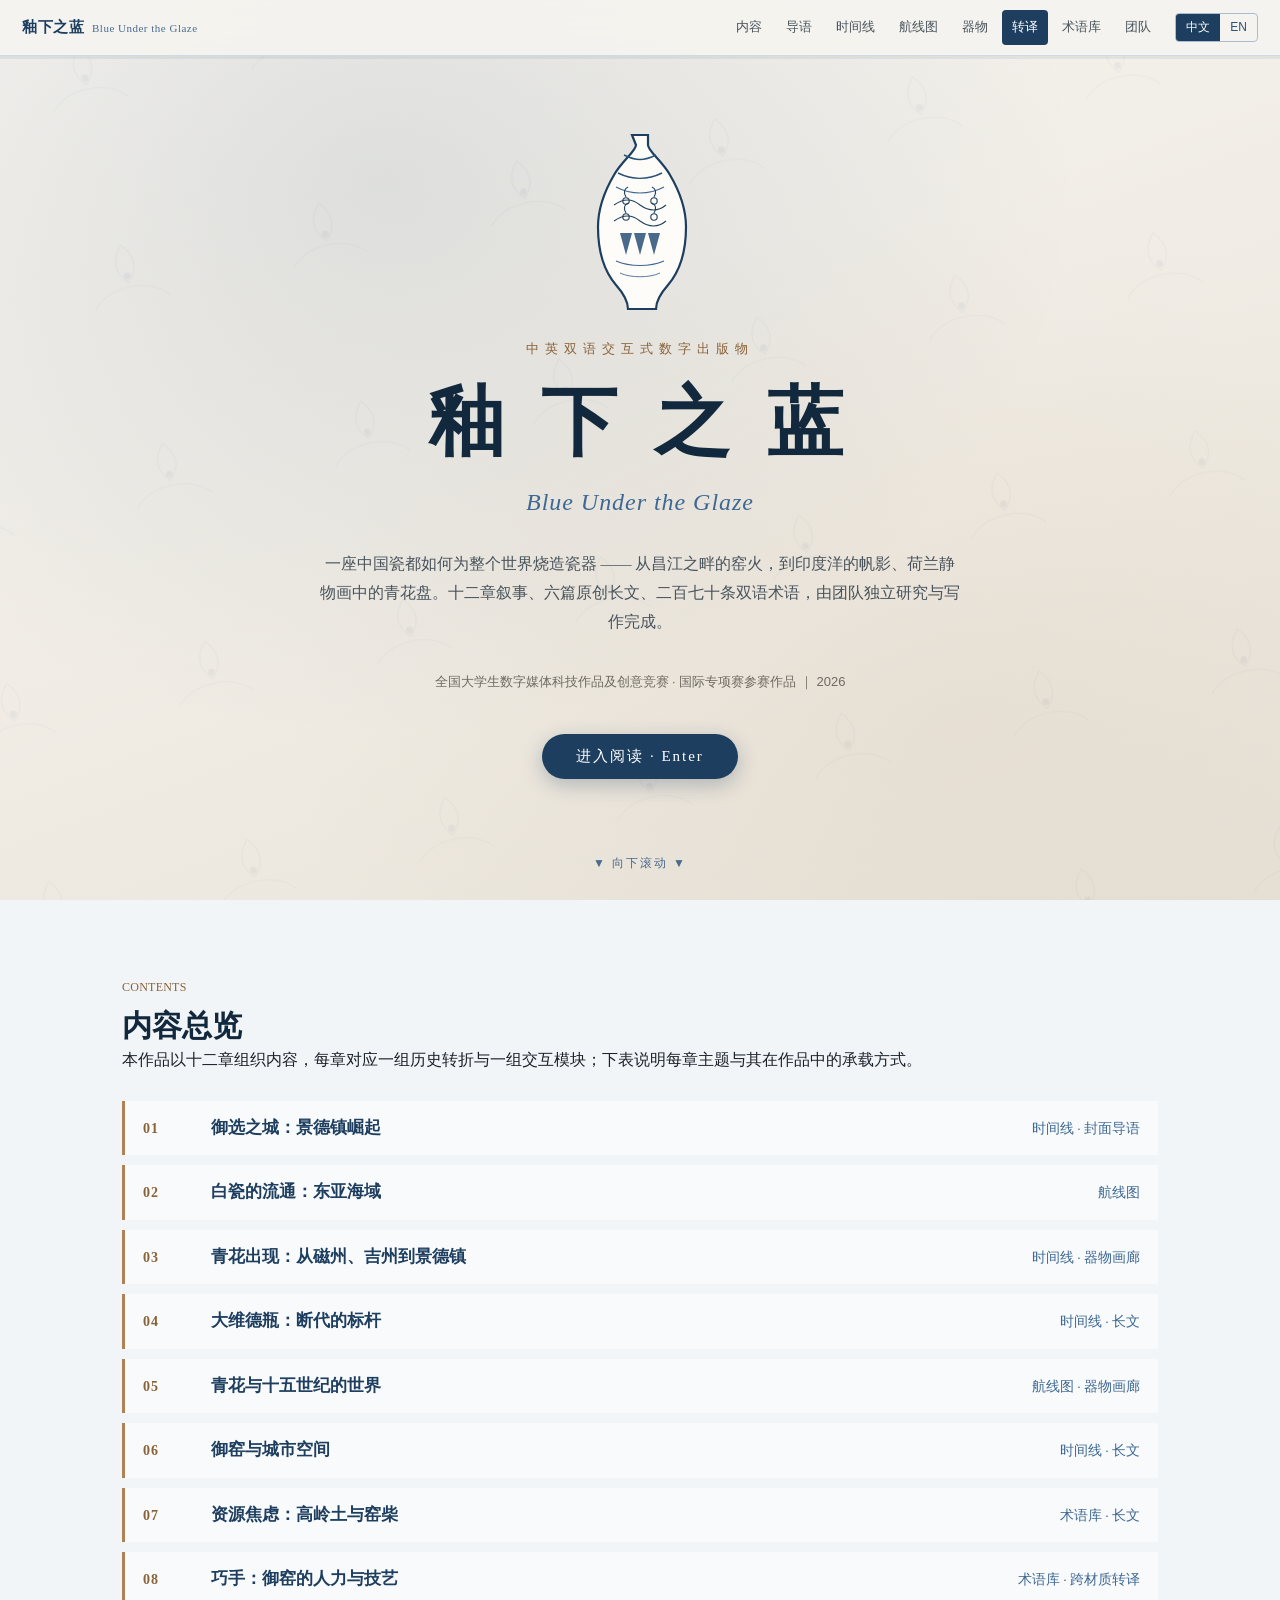
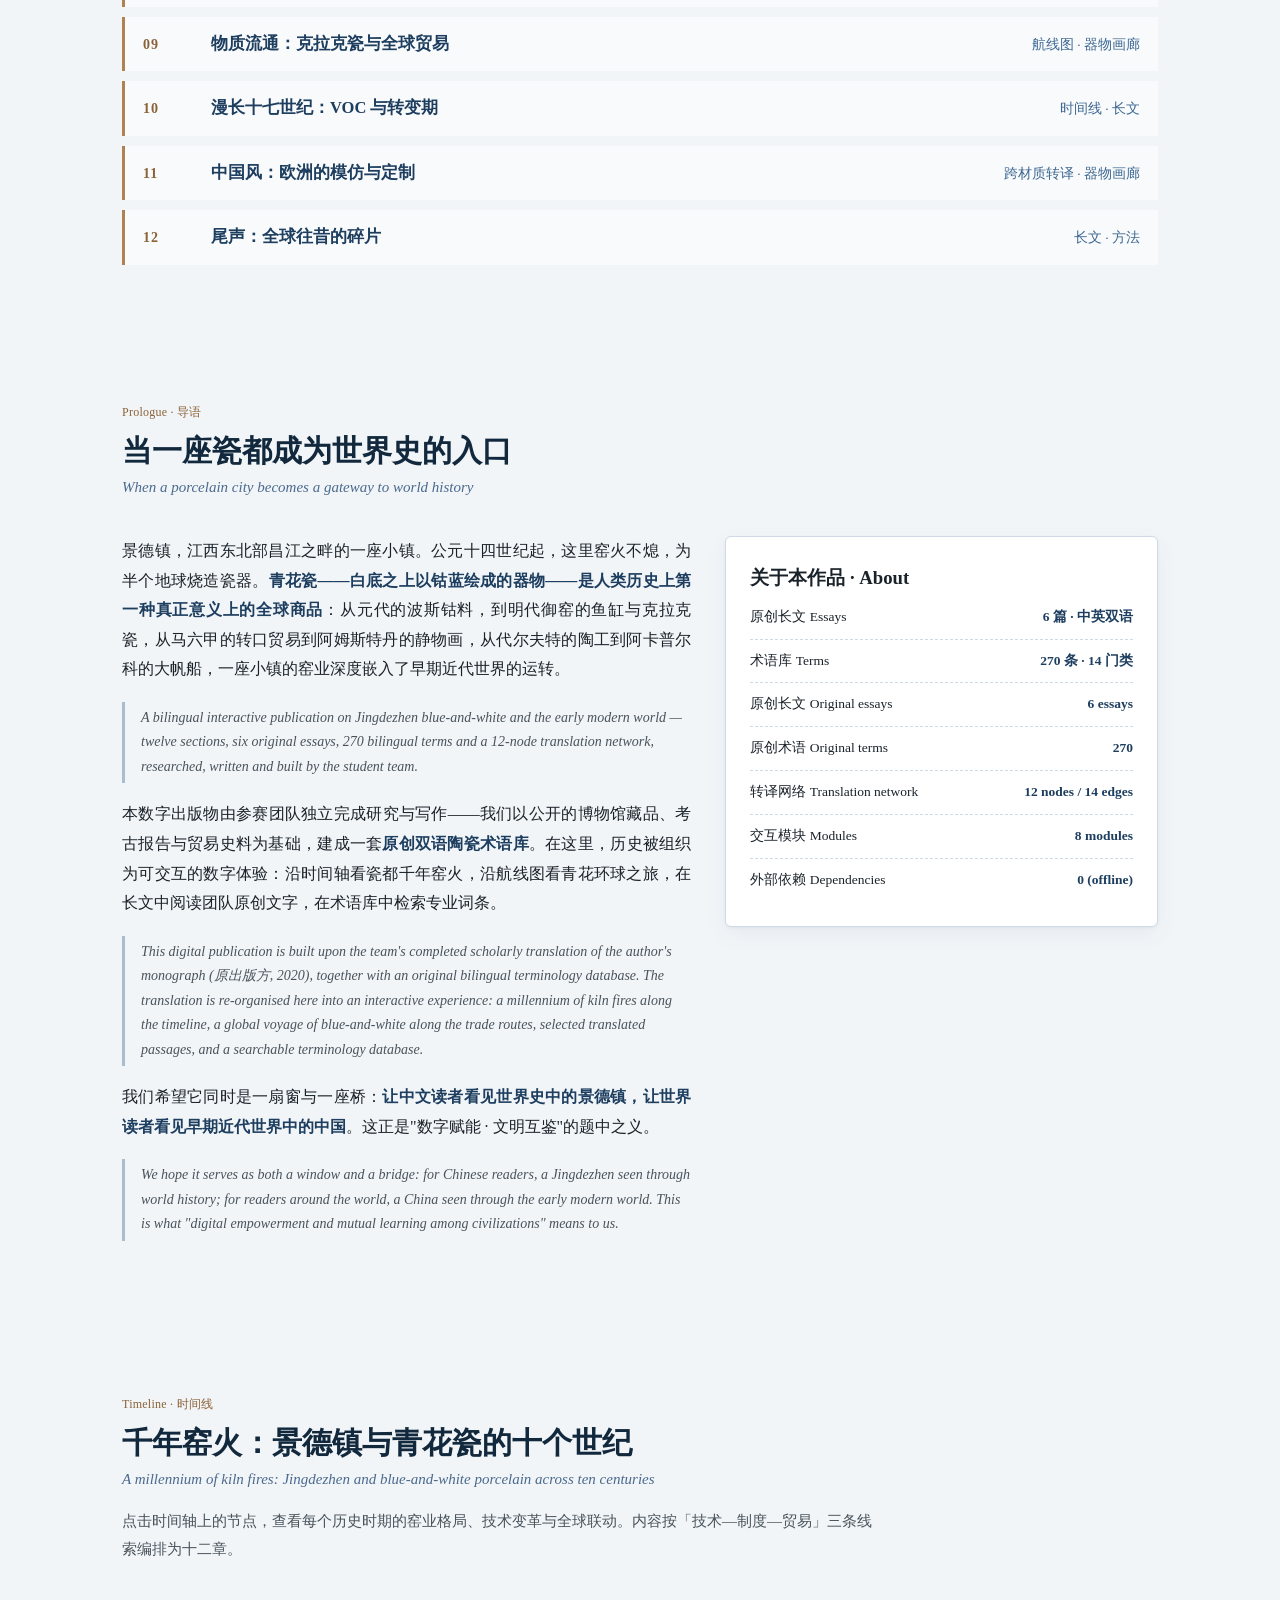
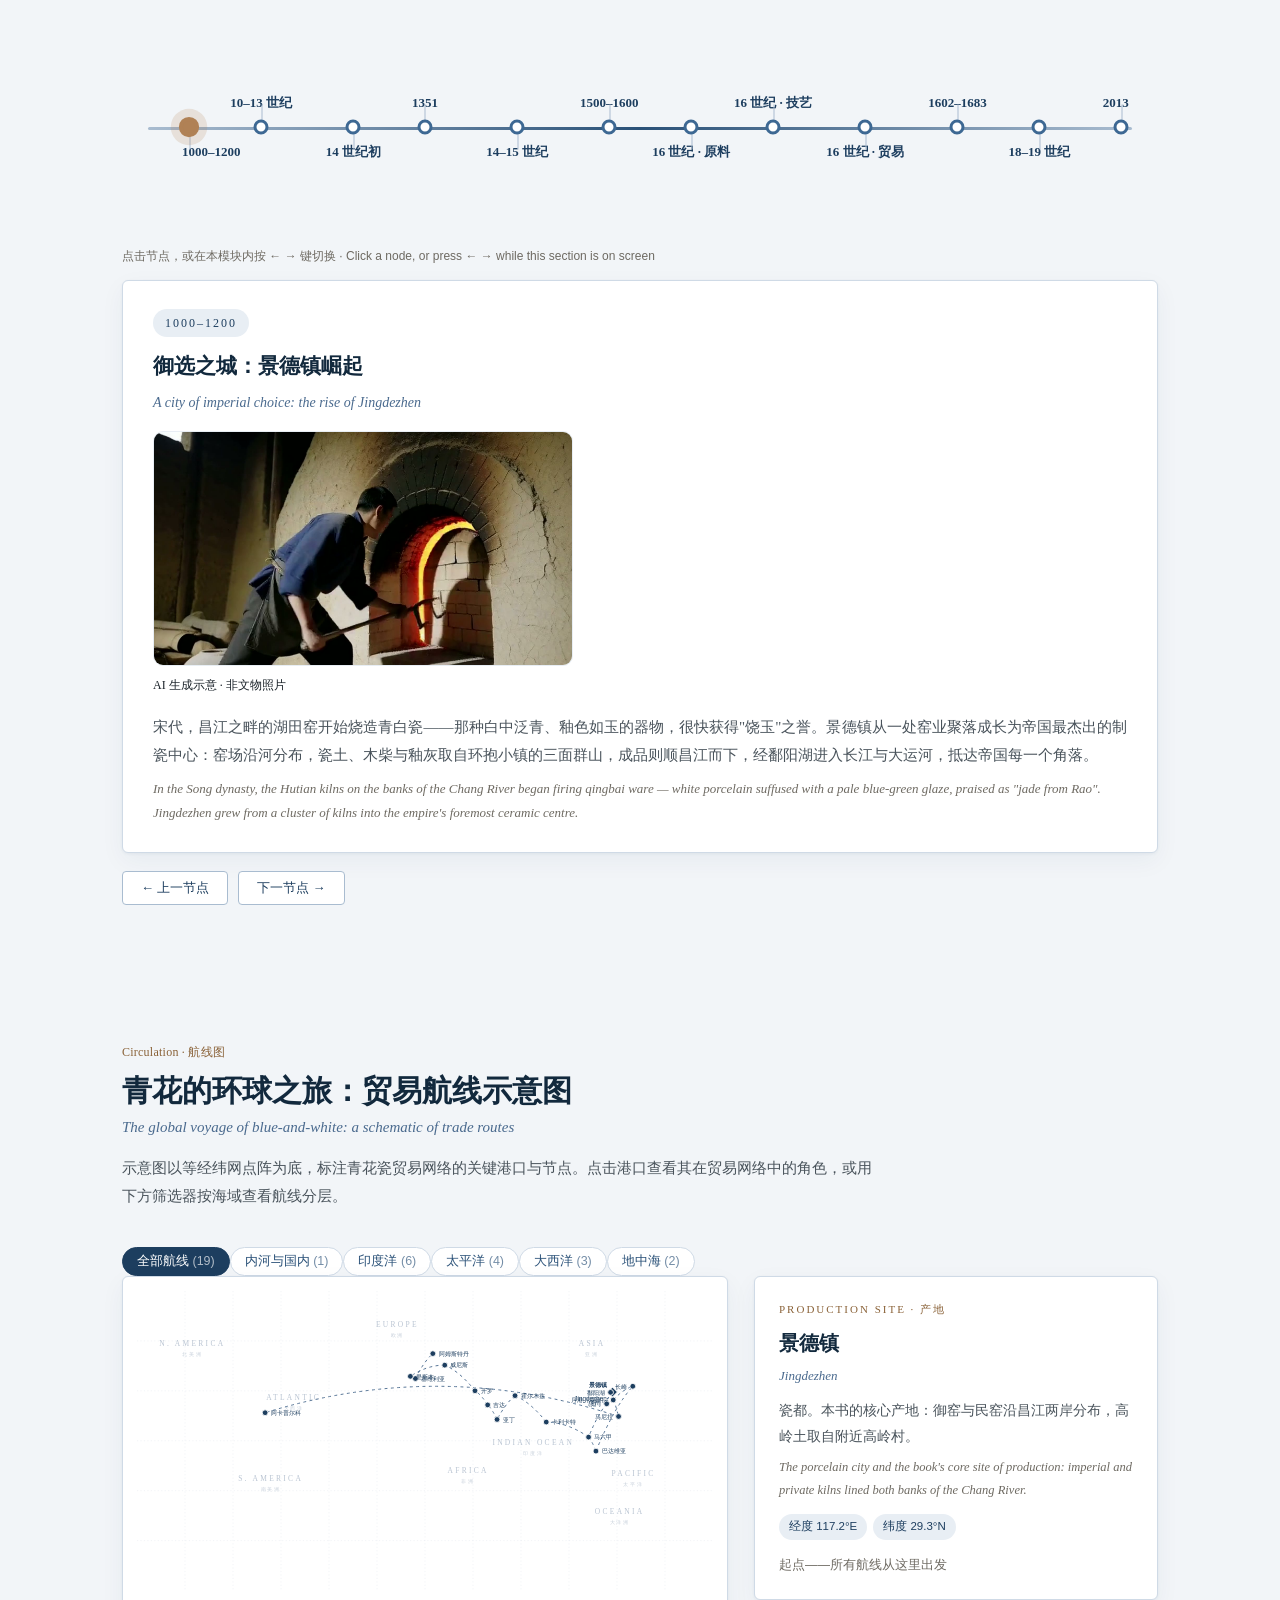
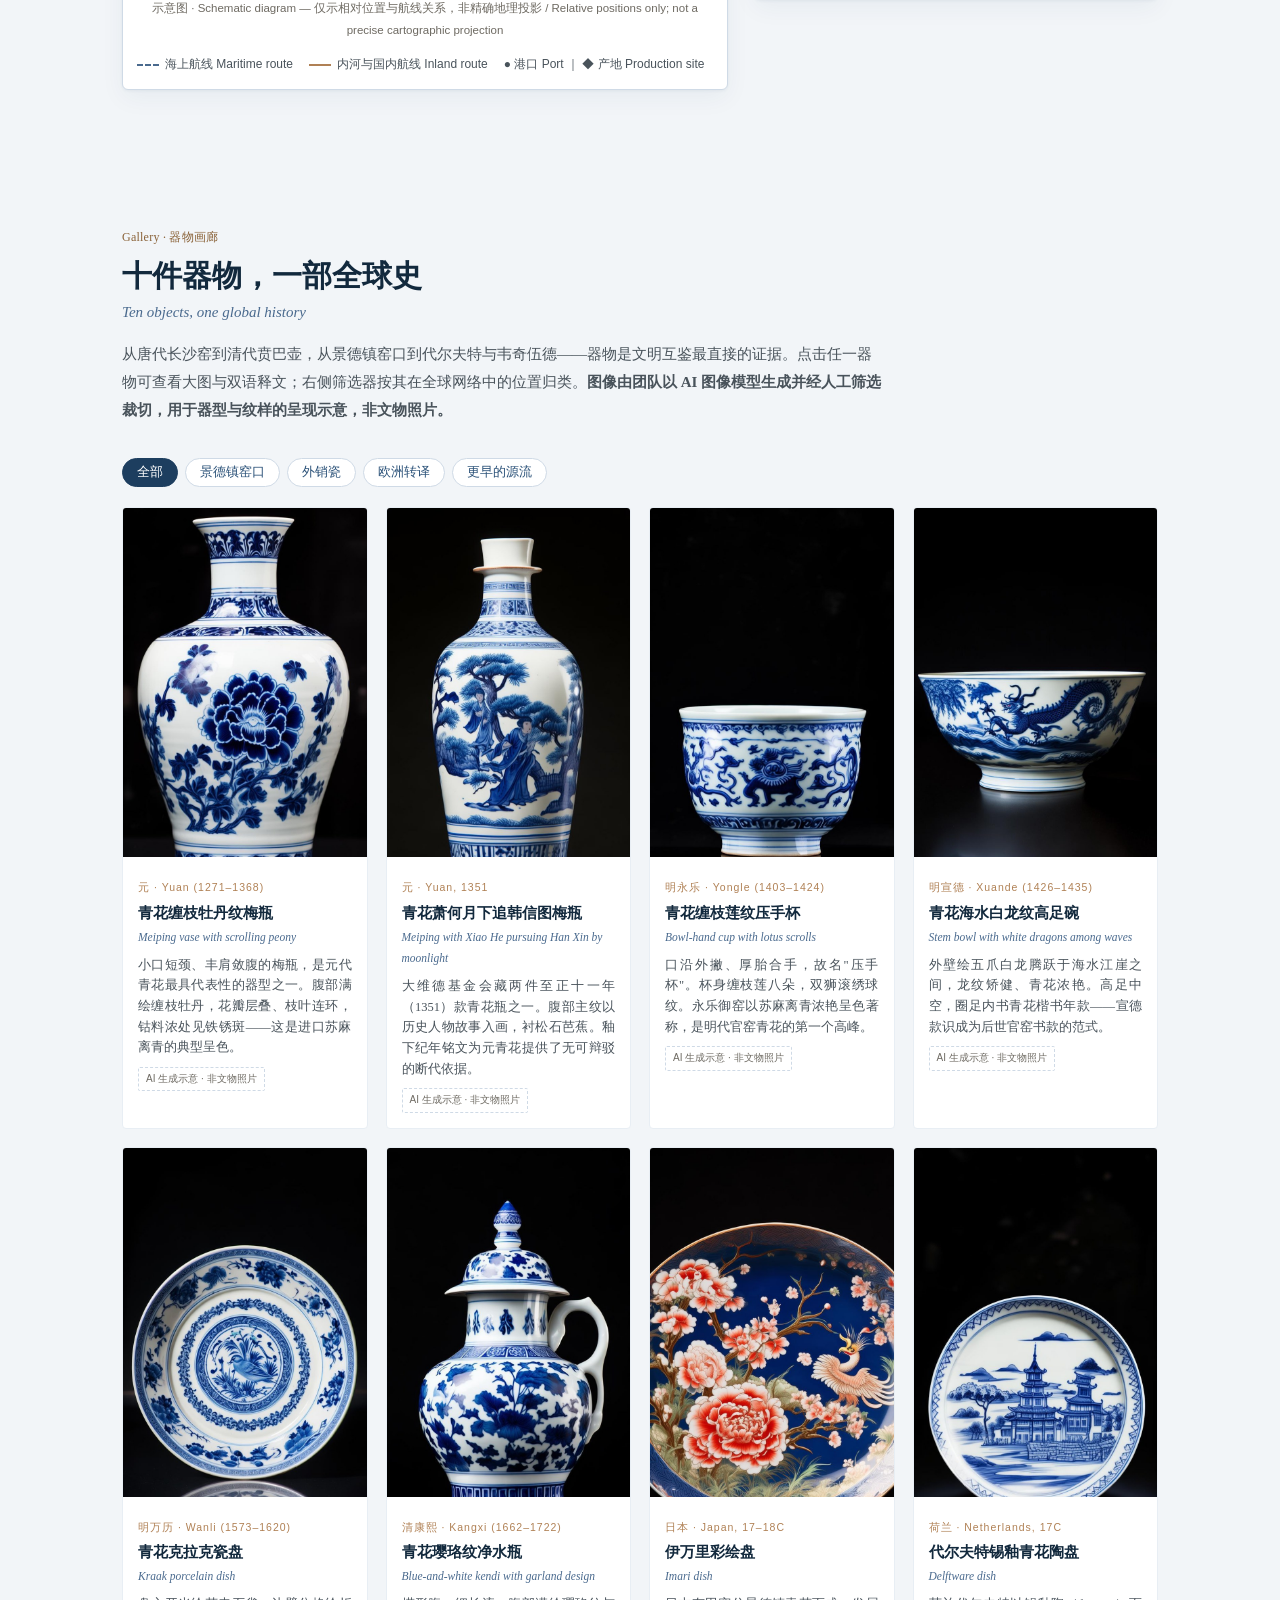
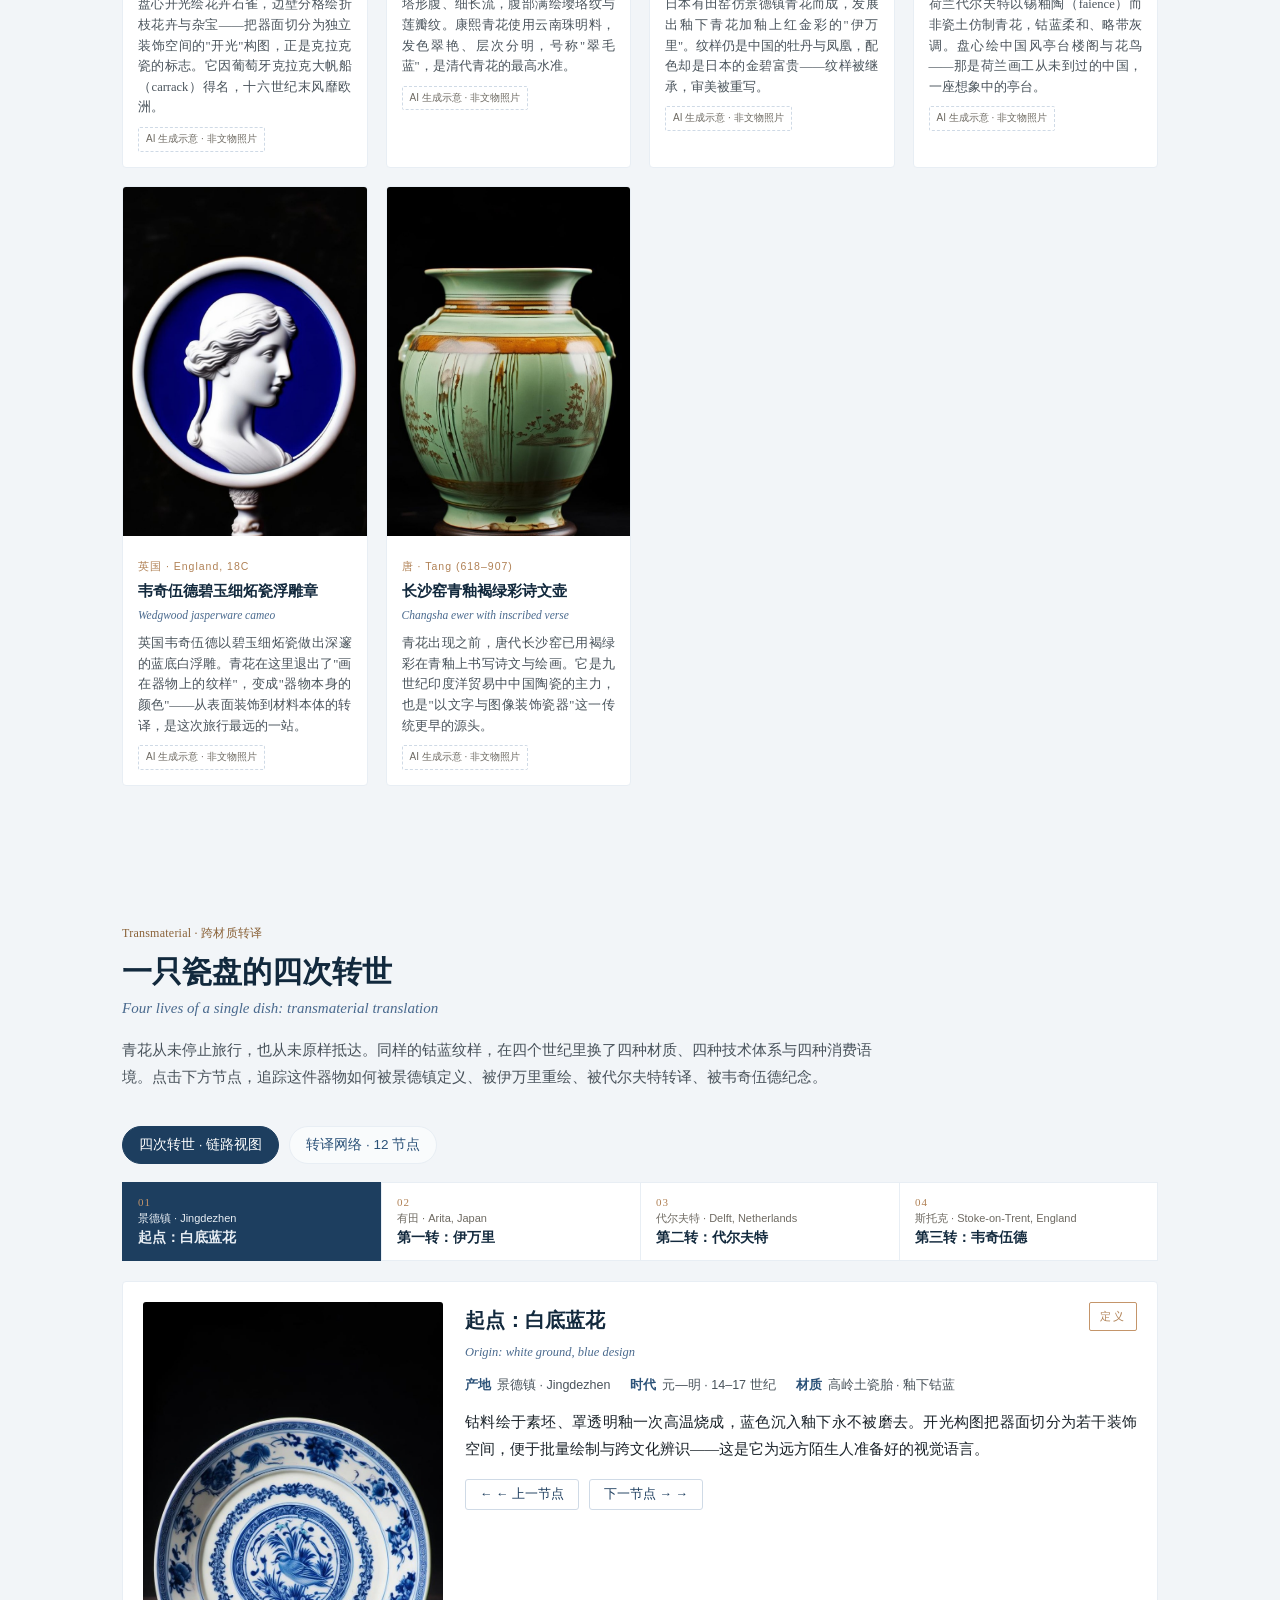
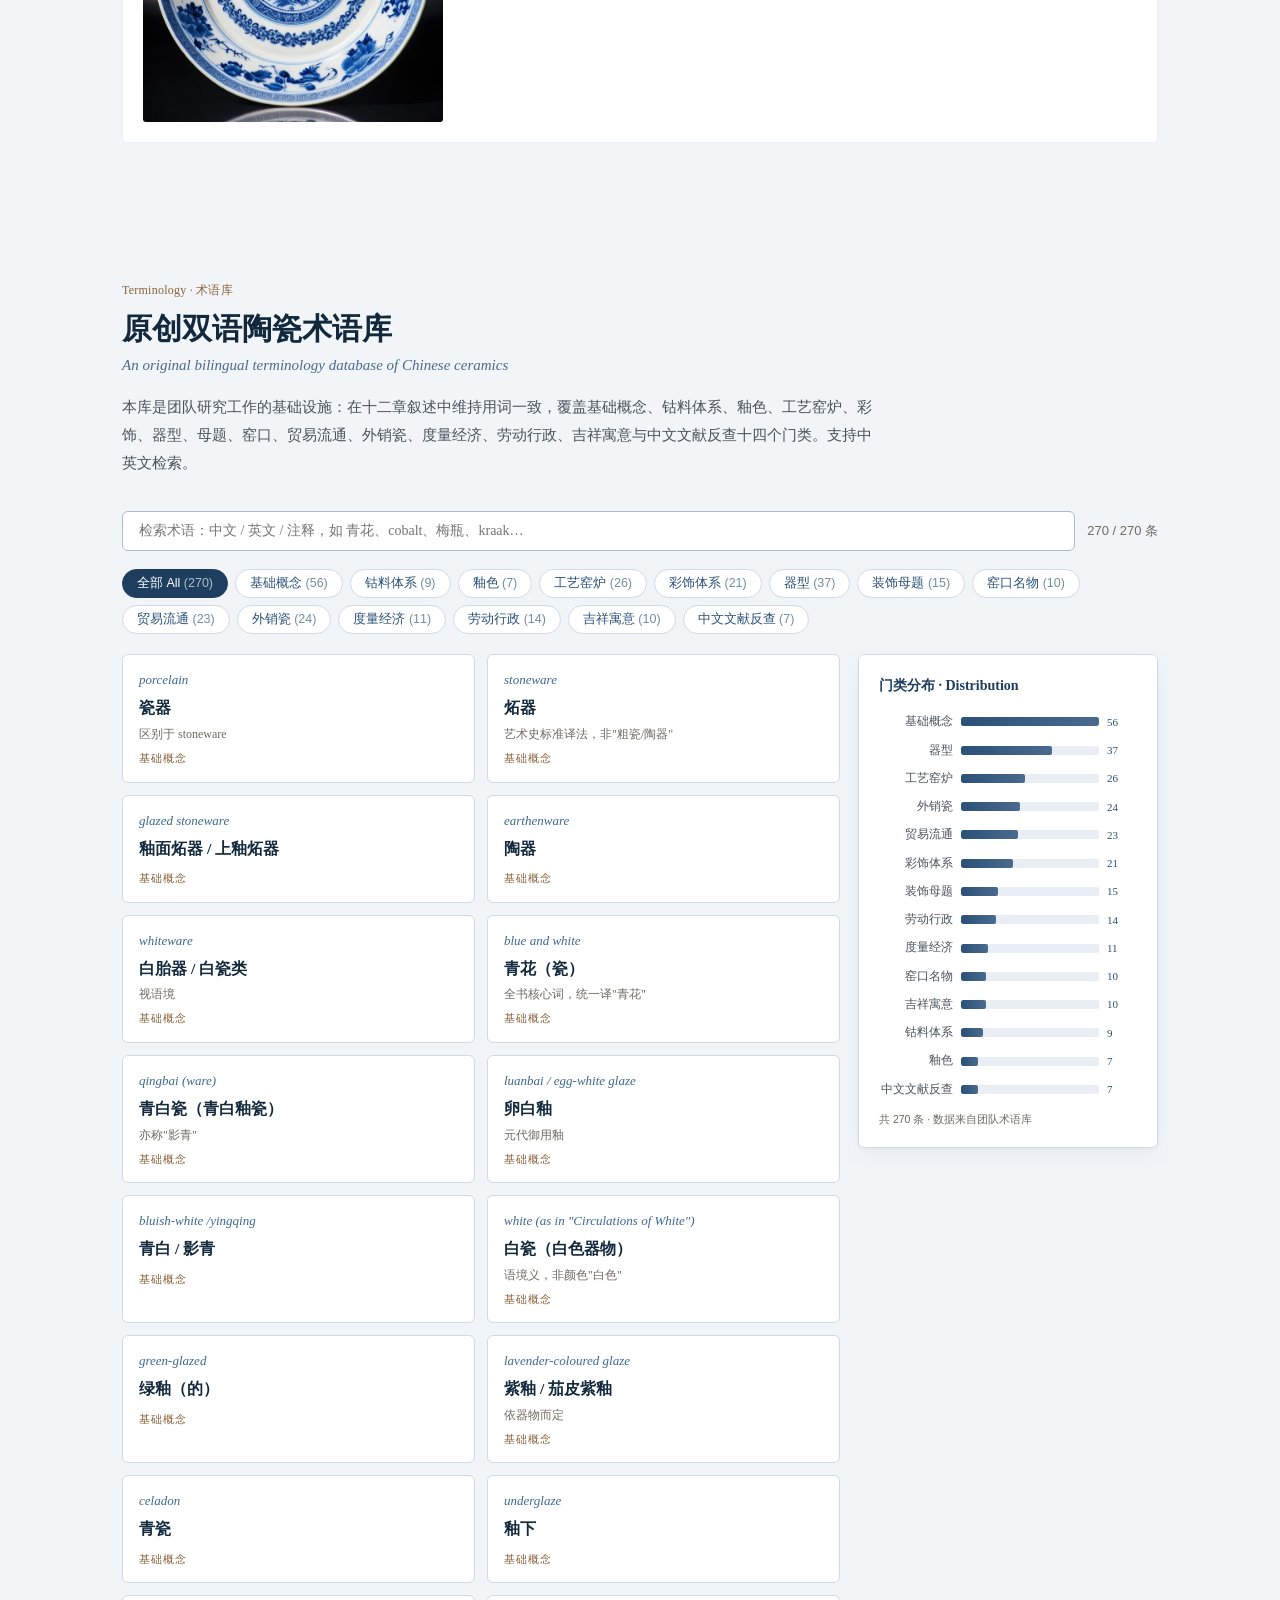
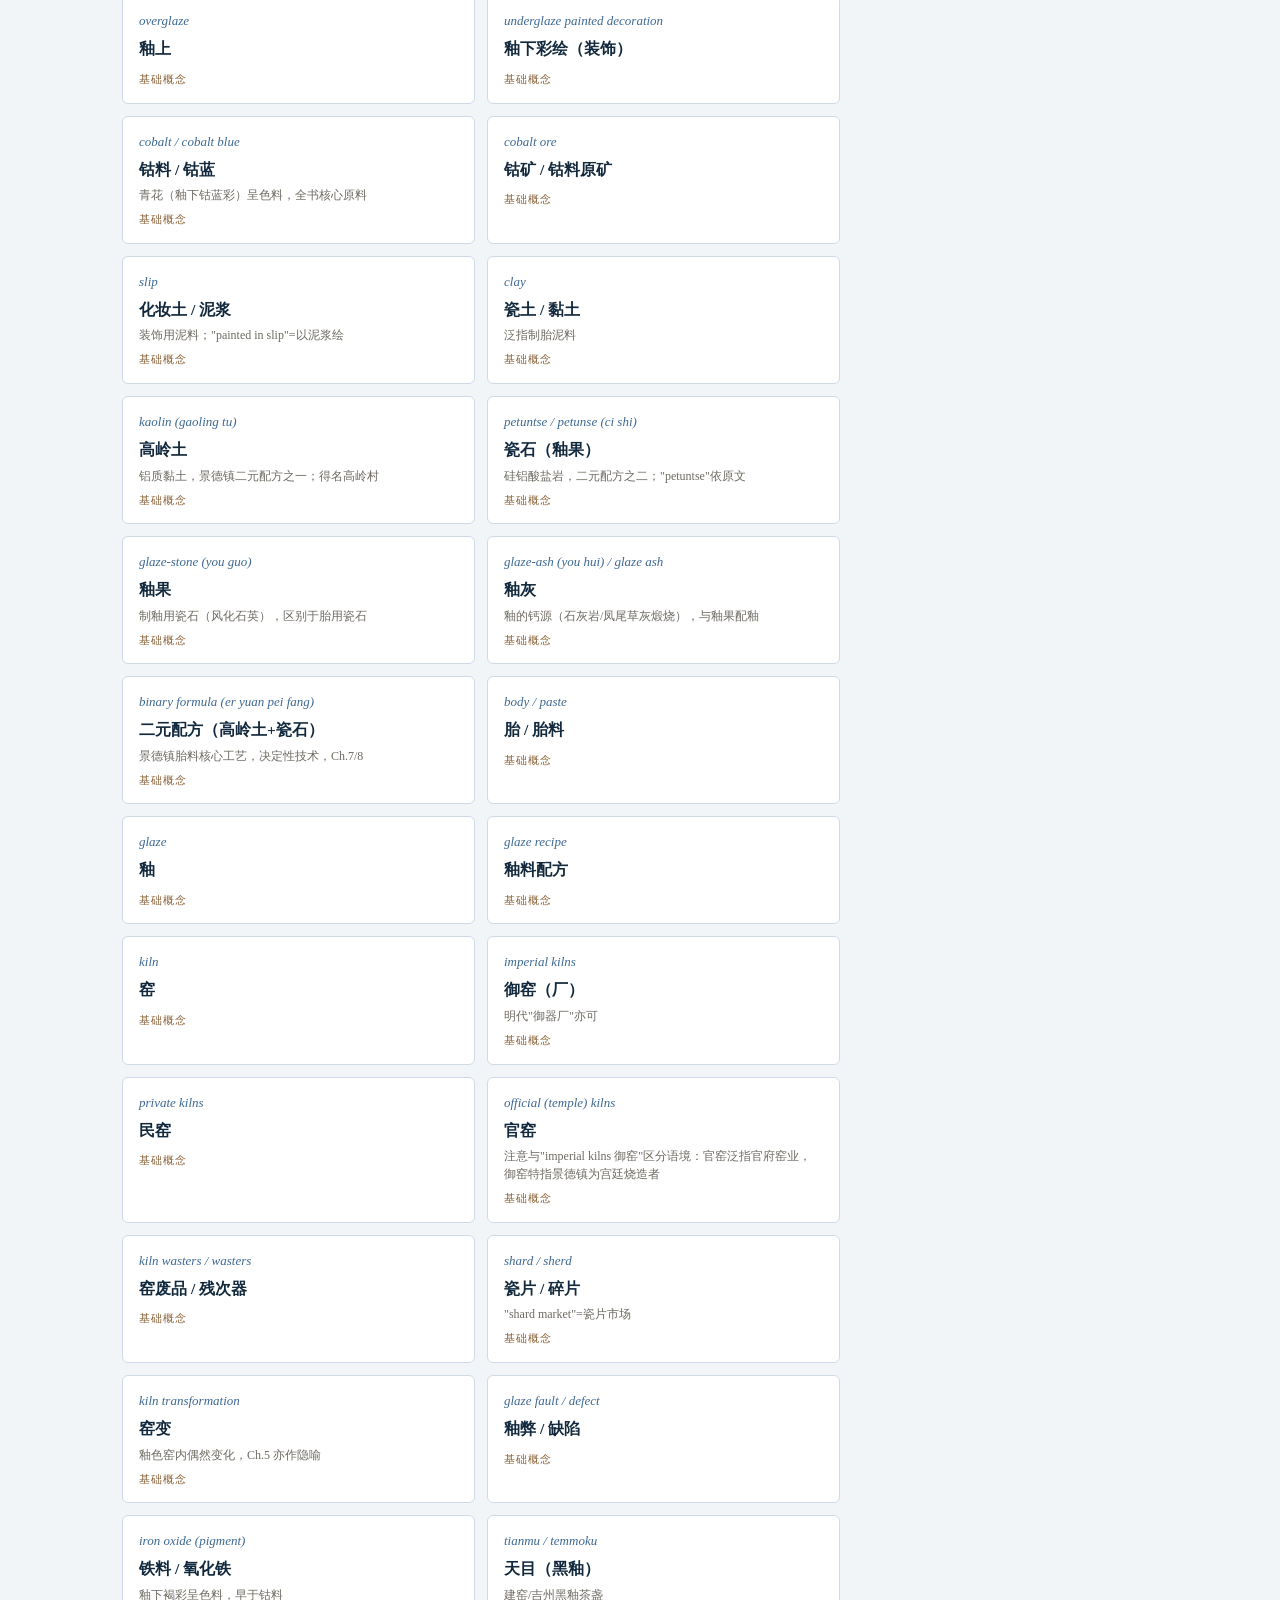
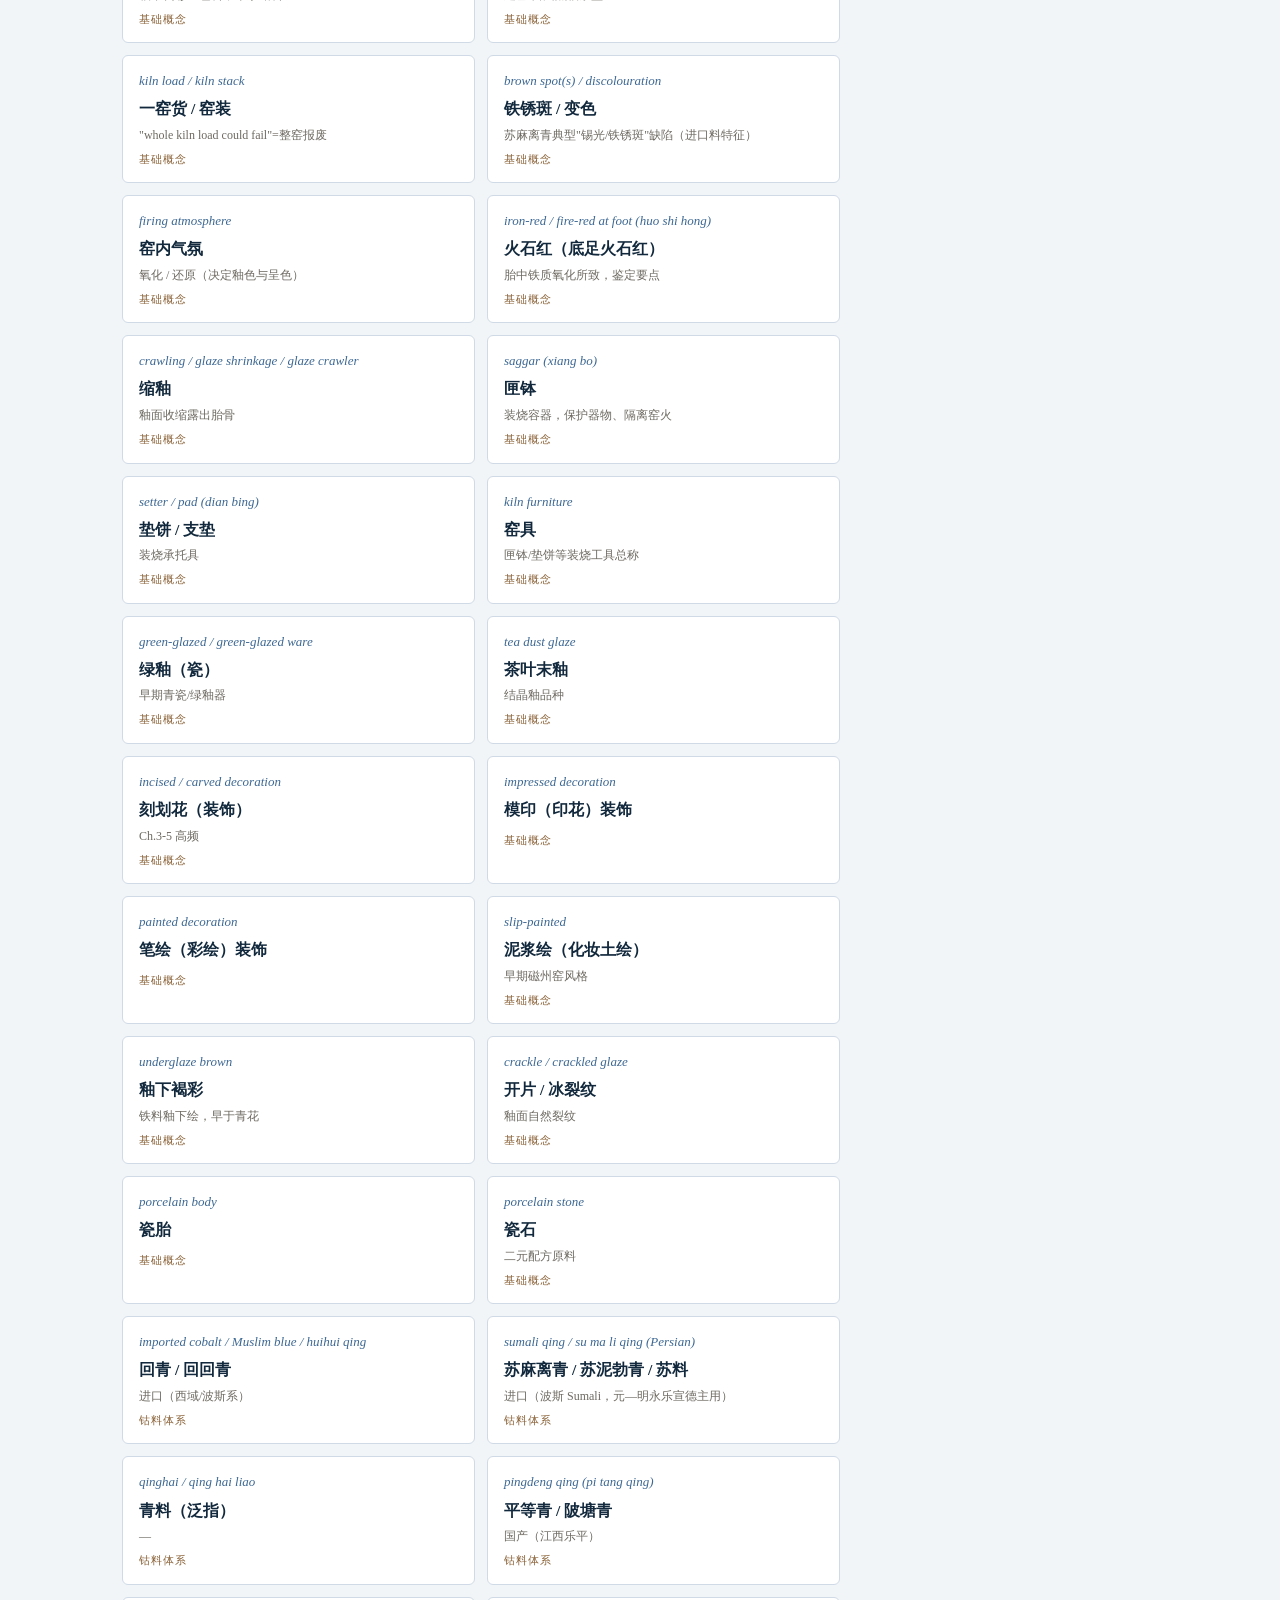
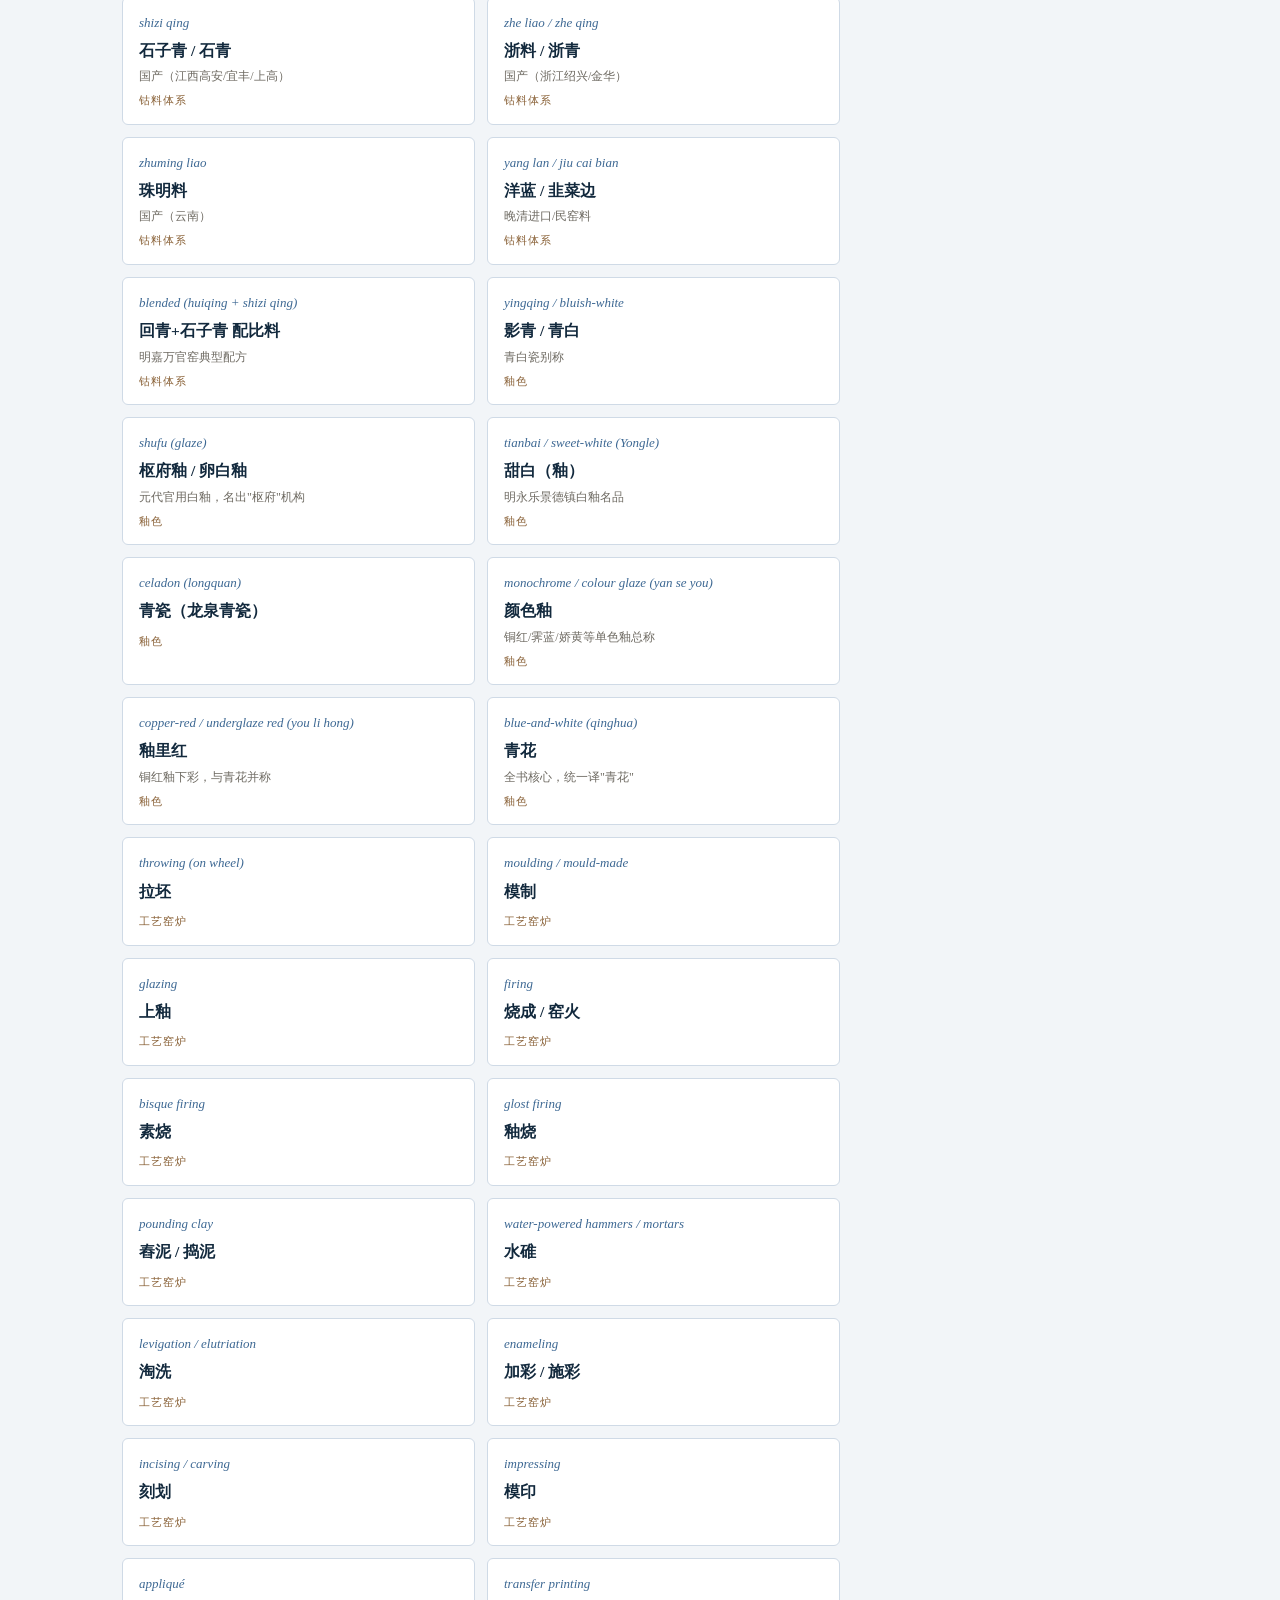
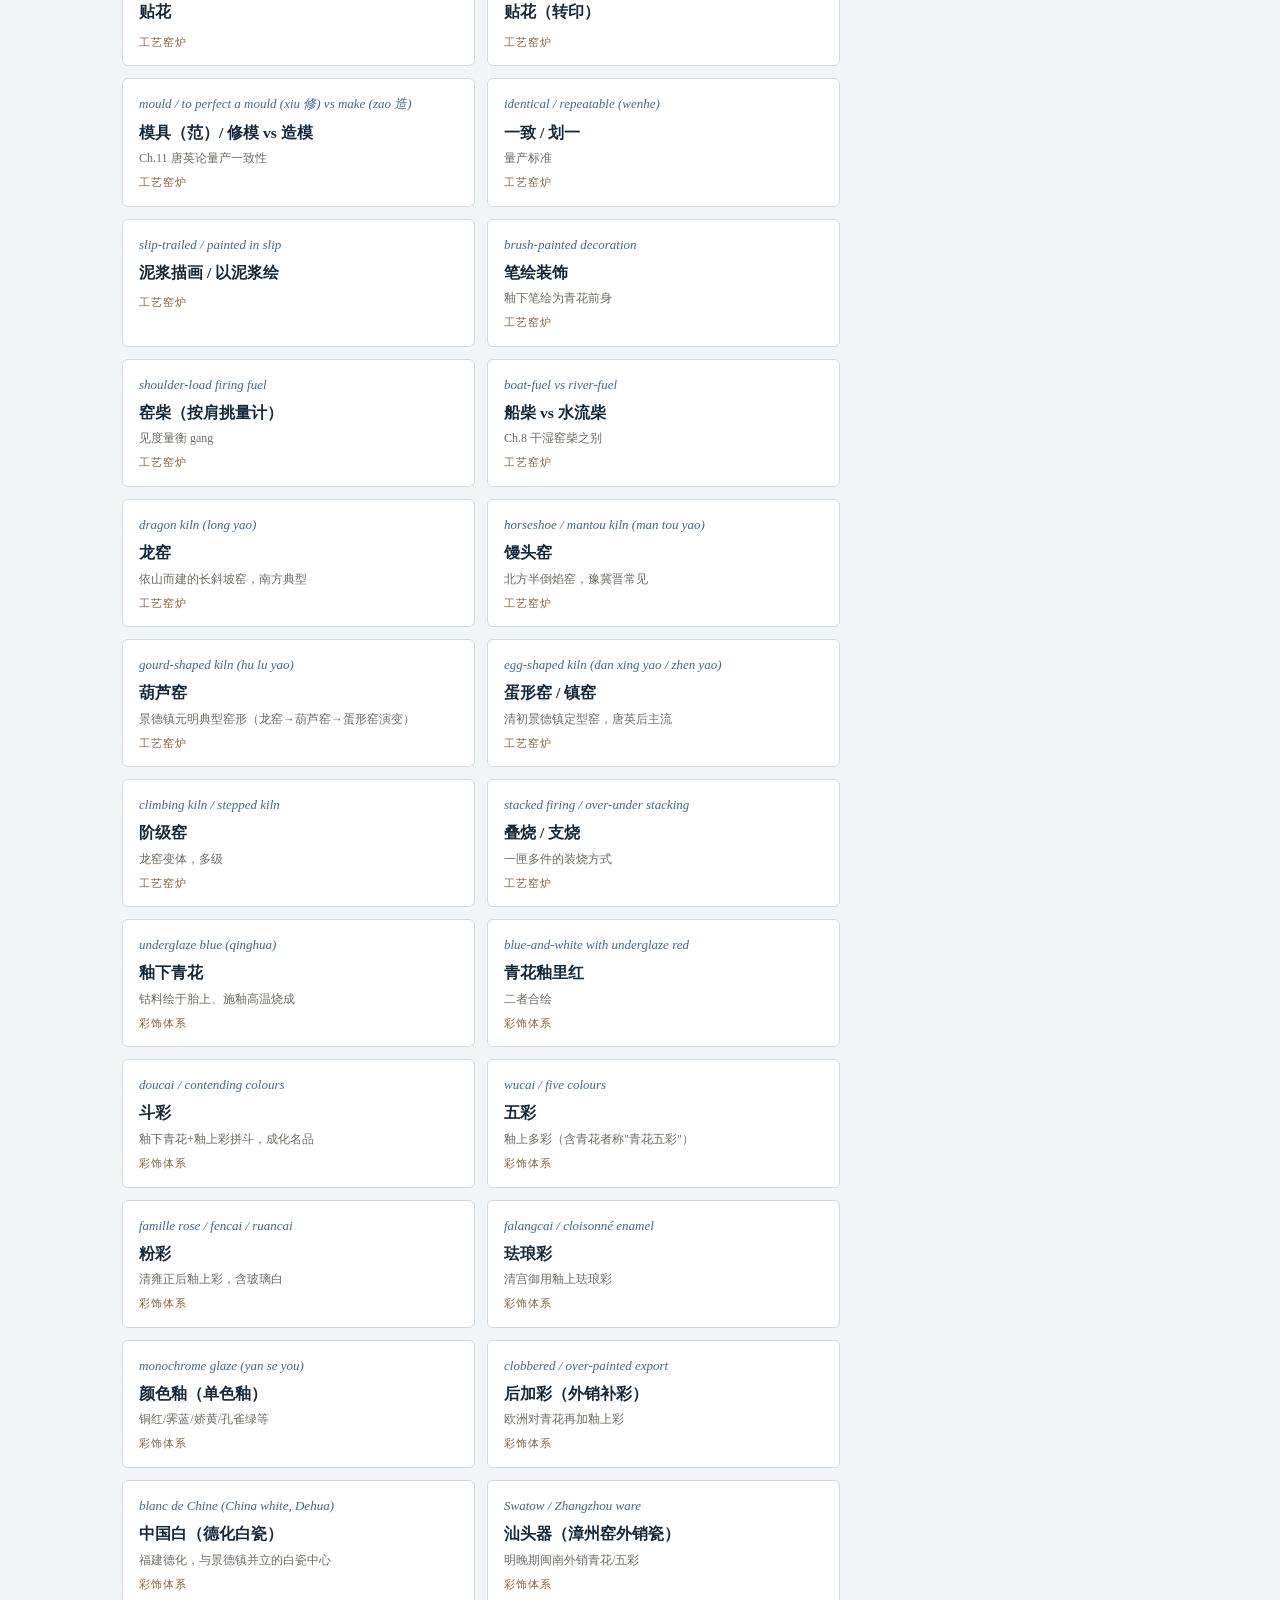
==== commit 6eb38bf2: "upload index.html" ====
--- a/index.html
+++ b/index.html
@@ -106,10 +106,10 @@
       <path d="M36 140 c14 6 34 6 48 0" fill="none" stroke="#3D6893" stroke-width="1.2"/>
       <path d="M40 152 c10 5 30 5 40 0" fill="none" stroke="#5B7CA0" stroke-width="1"/>
     </svg>
-    <div class="cover-kicker">An Interactive Bilingual Digital Publication</div>
-    <h1 class="cover-title">蓝 白 之 城</h1>
+    <div class="cover-kicker">中英双语交互式数字出版物</div>
+    <h1 class="cover-title">釉 下 之 蓝</h1>
     <div class="cover-title-en">Blue Under the Glaze</div>
-    <p class="cover-sub" data-i18n="cover_sub">一座中国瓷都如何为整个世界烧造瓷器 —— 从昌江之畔的窑火，到印度洋的帆影、荷兰静物画中的青花盘。本书基于团队完成的一部英文学术专著全文中译成果制作。</p>
+    <p class="cover-sub" data-i18n="cover_sub">一座中国瓷都如何为整个世界烧造瓷器 —— 从昌江之畔的窑火，到印度洋的帆影、荷兰静物画中的青花盘。十二章叙事、六篇原创长文、二百七十条双语术语，由团队独立研究与写作完成。</p>
     <div class="cover-meta">全国大学生数字媒体科技作品及创意竞赛 · 国际专项赛参赛作品 ｜ 2026</div>
     <button class="cover-cta" onclick="document.getElementById('about').scrollIntoView({behavior:'smooth'})">进入阅读 · Enter</button>
   </div>
@@ -149,7 +149,7 @@
   <div class="about-grid">
     <div>
       <p class="about-p">景德镇，江西东北部昌江之畔的一座小镇。公元十四世纪起，这里窑火不熄，为半个地球烧造瓷器。<strong>青花瓷——白底之上以钴蓝绘成的器物——是人类历史上第一种真正意义上的全球商品</strong>：从元代的波斯钴料，到明代御窑的鱼缸与克拉克瓷，从马六甲的转口贸易到阿姆斯特丹的静物画，从代尔夫特的陶工到阿卡普尔科的大帆船，一座小镇的窑业深度嵌入了早期近代世界的运转。</p>
-      <div class="about-en">Jingdezhen, a small town on the Chang River in northeast Jiangxi. From the fourteenth century onward, its kilns never cooled, firing porcelain for half the planet. Blue-and-white porcelain — white vessels painted in cobalt blue — was the first truly global commodity in human history: from Persian cobalt in the Yuan dynasty to the fish bowls of the Ming imperial kilns and kraak porcelain, from the entrepôts of Malacca to the still lifes of Amsterdam, from Delft potters to the Acapulco galleons.</div>
+      <div class="about-en">A bilingual interactive publication on Jingdezhen blue-and-white and the early modern world — twelve sections, six original essays, 270 bilingual terms and a 12-node translation network, researched, written and built by the student team.</div>
       <p class="about-p">本数字出版物由参赛团队独立完成研究与写作——我们以公开的博物馆藏品、考古报告与贸易史料为基础，建成一套<strong>原创双语陶瓷术语库</strong>。在这里，历史被组织为可交互的数字体验：沿时间轴看瓷都千年窑火，沿航线图看青花环球之旅，在长文中阅读团队原创文字，在术语库中检索专业词条。</p>
       <div class="about-en">This digital publication is built upon the team's completed scholarly translation of the author's monograph (原出版方, 2020), together with an original bilingual terminology database. The translation is re-organised here into an interactive experience: a millennium of kiln fires along the timeline, a global voyage of blue-and-white along the trade routes, selected translated passages, and a searchable terminology database.</div>
       <p class="about-p">我们希望它同时是一扇窗与一座桥：<strong>让中文读者看见世界史中的景德镇，让世界读者看见早期近代世界中的中国</strong>。这正是"数字赋能 · 文明互鉴"的题中之义。</p>
@@ -157,8 +157,8 @@
     </div>
     <div class="card about-side">
       <h3 data-i18n="about_h4">关于本作品 · About</h4>
-      <div class="fact-row"><span>原作 Original</span><b>英文学术专著 · 2020</b></div>
-      <div class="fact-row"><span>译本 Translation</span><b>团队全文中译 · 十二章</b></div>
+      <div class="fact-row"><span>原创长文 Essays</span><b>6 篇 · 中英双语</b></div>
+      <div class="fact-row"><span>术语库 Terms</span><b>270 条 · 14 门类</b></div>
       <div class="fact-row"><span>原创长文 Original essays</span><b>6 essays</b></div>
       <div class="fact-row"><span>原创术语 Original terms</span><b id="factTerms">270</b></div>
       <div class="fact-row"><span>转译网络 Translation network</span><b>12 nodes / 14 edges</b></div>
@@ -317,8 +317,8 @@
       <ul>
         <li data-i18n-html="li_6"><b>Stage 0 提取清洗</b> — PDF 文本提取，修复连字、CID 噪音、页眉噪音等 11 类提取损伤</li>
         <li data-i18n-html="li_7"><b>Stage 0.5 上下文纠错</b> — 43 条歧义词消歧规则 + PDF 回读校验</li>
-        <li data-i18n-html="li_8"><b>Stage 1 术语对齐</b> — 术语库 + 地名词典前置加载，杜绝译法漂移</li>
-        <li data-i18n-html="li_9"><b>Stage 2 三步翻译</b> — 直译 → 反思（术语/规范/去翻译腔）→ 雅化</li>
+        <li data-i18n-html="li_8"><b>数据与可视化</b> — 开放数据层、时间线 / 航线 / 转译网络的可视化实现</li>
+        <li data-i18n-html="li_9"><b>影像与配乐</b> — 评审视频剧本、分镜、剪辑；程序化原创配乐</li>
         <li data-i18n-html="li_10"><b>Stage 3.5 质量门控</b> — 段落完整性 / 漏译检测 / 歧义闭环 / 可读性 / 术语覆盖率，五项量化评分</li>
         <li data-i18n-html="li_11"><b>Stage 4 QA 校验</b> — 硬知识违规阻断、禁用变体扫描、来源著录交叉验证</li>
       </ul>
--- a/style.css
+++ b/style.css
@@ -0,0 +1,640 @@
+/* ============================================================
+   釉下之蓝 · Blue Under the Glaze
+   中英双语交互式数字出版物 —— 设计系统
+   青花蓝 × 瓷纸白 × 窑变铜
+   ============================================================ */
+
+:root {
+  /* 青花蓝阶 */
+  --qh-900: #12293D;
+  --qh-800: #1D3E5F;
+  --qh-700: #2A5178;
+  --qh-600: #3D6893;
+  --qh-500: #4A6A8E;
+  --qh-400: #7E9AB8;
+  --qh-300: #A9BCD0;
+  --qh-200: #CFDAE6;
+  --qh-100: #E8EEF4;
+
+  /* 材质色 */
+  --porcelain: #F2F5F8;
+  --porcelain-2: #E7EDF2;
+  --porcelain-3: #DAE2E9;
+  --ink: #1A2229;
+  --ink-2: #49535B;
+  --ink-3: #6E6A62;
+  --copper: #B08155;
+  --copper-ink: #8A6238;
+  --copper-l: #C4956A;
+  --celadon: #7C9A92;
+
+  --f-zh: "Noto Serif SC", "Source Han Serif SC", "Songti SC", "SimSun", serif;
+  --f-en: "Georgia", "Times New Roman", "Palatino Linotype", serif;
+  --f-sans: "PingFang SC", "Microsoft YaHei", "Segoe UI", sans-serif;
+
+  --nav-h: 56px;
+  --maxw: 1080px;
+}
+
+* { margin: 0; padding: 0; box-sizing: border-box; }
+html { scroll-behavior: smooth; }
+body {
+  background: var(--porcelain);
+  color: var(--ink);
+  font-family: var(--f-zh);
+  line-height: 1.85;
+  overflow-x: hidden;
+}
+::selection { background: var(--qh-200); }
+
+/* ---------- 顶部导航 ---------- */
+.nav {
+  position: fixed; top: 0; left: 0; right: 0; z-index: 1000;
+  height: var(--nav-h);
+  background: rgba(245, 243, 239, 0.92);
+  backdrop-filter: blur(12px);
+  border-bottom: 1px solid var(--qh-200);
+  display: flex; align-items: center; justify-content: space-between;
+  padding: 0 22px;
+}
+.nav-brand {
+  font-size: 15px; font-weight: 700; color: var(--qh-800);
+  letter-spacing: 0.5px; cursor: pointer; white-space: nowrap;
+}
+.nav-brand small { font-family: var(--f-en); font-weight: 400; color: var(--qh-500); margin-left: 8px; font-size: 11px; }
+.nav-links { display: flex; gap: 4px; align-items: center; overflow-x: auto; }
+.nav-links a {
+  font-size: 13px; color: var(--ink-2); text-decoration: none;
+  padding: 5px 10px; border-radius: 4px; white-space: nowrap;
+  transition: all .2s;
+}
+.nav-links a:hover { color: var(--qh-800); background: var(--qh-100); }
+.nav-links a.active { color: #fff; background: var(--qh-800); }
+.lang-switch {
+  display: flex; border: 1px solid var(--qh-300); border-radius: 4px; overflow: hidden;
+  margin-left: 10px; flex-shrink: 0;
+}
+.lang-switch button {
+  border: none; background: transparent; font-size: 12px; padding: 5px 10px;
+  cursor: pointer; color: var(--qh-700); font-family: var(--f-sans);
+}
+.lang-switch button.on { background: var(--qh-800); color: #fff; }
+
+/* ---------- 通用区块 ---------- */
+section { padding: 76px 22px 60px; max-width: var(--maxw); margin: 0 auto; }
+.sec-head { margin-bottom: 34px; }
+.sec-kicker {
+  font-family: var(--f-en); font-size: 12px; letter-spacing: .02em;
+  text-transform: none; color: var(--copper-ink); margin-bottom: 8px;
+}
+.sec-title { font-size: 30px; font-weight: 700; color: var(--qh-900); line-height: 1.3; }
+.sec-title-en { font-family: var(--f-en); font-size: 15px; color: var(--qh-500); margin-top: 4px; font-style: italic; }
+.sec-desc { margin-top: 14px; color: var(--ink-2); font-size: 15px; max-width: 760px; }
+
+.card {
+  background: #fff; border: 1px solid var(--qh-200); border-radius: 6px;
+  box-shadow: 0 1px 3px rgba(29,62,95,.06), 0 8px 24px rgba(29,62,95,.05);
+}
+
+/* ---------- 封面 ---------- */
+#cover {
+  max-width: none; padding: 0; height: 100vh; min-height: 620px;
+  display: flex; align-items: center; justify-content: center;
+  position: relative; overflow: hidden;
+  background:
+    radial-gradient(ellipse at 30% 20%, rgba(29,62,95,.10), transparent 55%),
+    radial-gradient(ellipse at 75% 80%, rgba(176,129,85,.08), transparent 50%),
+    linear-gradient(160deg, #F7F5F1 0%, #EFEBE3 60%, #E7E2D8 100%);
+}
+.cover-pattern {
+  position: absolute; inset: 0; opacity: .5; pointer-events: none;
+}
+.cover-inner { text-align: center; position: relative; z-index: 2; padding: 20px; }
+.cover-vase { margin: 0 auto 26px; display: block; }
+.cover-kicker {
+  font-family: var(--f-en); letter-spacing: 6px; font-size: 13px;
+  color: var(--copper-ink); text-transform: uppercase; margin-bottom: 18px;
+}
+.cover-title {
+  font-size: clamp(44px, 8vw, 76px); font-weight: 900; color: var(--qh-900);
+  letter-spacing: .12em; line-height: 1.15;
+}
+.cover-title-en {
+  font-family: var(--f-en); font-size: clamp(16px, 2.6vw, 24px);
+  color: var(--qh-600); margin-top: 14px; letter-spacing: .04em; font-style: italic;
+}
+.cover-sub {
+  margin: 26px auto 0; max-width: 640px; color: var(--ink-2); font-size: 15.5px;
+}
+.cover-meta {
+  margin-top: 34px; font-size: 13px; color: var(--ink-3); font-family: var(--f-sans);
+}
+.cover-cta {
+  margin-top: 40px; display: inline-flex; align-items: center; gap: 10px;
+  background: var(--qh-800); color: #fff; border: none; border-radius: 999px;
+  padding: 13px 34px; font-size: 15px; cursor: pointer; font-family: var(--f-zh);
+  letter-spacing: 2px; transition: all .25s; box-shadow: 0 6px 20px rgba(29,62,95,.28);
+}
+.cover-cta:hover { background: var(--qh-700); transform: translateY(-2px); }
+.scroll-hint {
+  position: absolute; bottom: 26px; left: 50%; transform: translateX(-50%);
+  color: var(--qh-500); font-size: 12px; letter-spacing: 2px; text-align: center;
+  animation: bob 2.2s ease-in-out infinite;
+}
+@keyframes bob { 0%,100% { transform: translate(-50%,0);} 50% { transform: translate(-50%,8px);} }
+
+/* ---------- 导语 ---------- */
+.about-grid { display: grid; grid-template-columns: 1.25fr .95fr; gap: 34px; align-items: start; }
+.about-p { font-size: 16px; margin-bottom: 18px; text-align: justify; }
+.about-p strong { color: var(--qh-800); }
+.about-en {
+  font-family: var(--f-en); font-size: 14px; color: var(--ink-2);
+  border-left: 3px solid var(--qh-300); padding: 4px 0 4px 16px; margin-bottom: 16px;
+  line-height: 1.75; font-style: italic;
+}
+.about-side { padding: 24px; }
+.about-side h4 { font-size: 15px; color: var(--qh-800); margin-bottom: 12px; }
+.fact-row { display: flex; justify-content: space-between; padding: 9px 0; border-bottom: 1px dashed var(--qh-200); font-size: 13.5px; }
+.fact-row:last-child { border-bottom: none; }
+.fact-row b { color: var(--qh-800); font-family: var(--f-en); font-weight: 700; }
+
+/* ---------- 时间线 ---------- */
+.timeline-wrap { overflow-x: auto; padding: 26px 6px 10px; }
+/* min-width 用 100% 而非固定 1060px：固定值会比内容列宽（约 1036px）更宽，
+   逼出横向滚动条，并把末节点标签顶到容器可视边界之外（实测溢出 5.7px） */
+.timeline { position: relative; min-width: 100%; height: 210px; }
+.tl-rail {
+  position: absolute; left: 20px; right: 20px; top: 104px; height: 3px;
+  background: linear-gradient(90deg, var(--qh-300), var(--qh-700), var(--qh-300));
+  border-radius: 2px;
+}
+.tl-node { position: absolute; top: 104px; transform: translate(-50%, -50%); cursor: pointer; }
+/* 无障碍：把命中区扩到 44×44（视觉与布局不变，仅扩大可点/可聚焦范围） */
+.tl-node::after {
+  content: ""; position: absolute; left: 50%; top: 50%;
+  width: 44px; height: 44px; transform: translate(-50%, -50%);
+}
+.tl-dot {
+  width: 15px; height: 15px; border-radius: 50%;
+  background: #fff; border: 3px solid var(--qh-600); margin: 0 auto;
+  transition: all .25s; position: relative; z-index: 2;
+}
+.tl-node:hover .tl-dot, .tl-node.on .tl-dot {
+  background: var(--copper); border-color: var(--copper); transform: scale(1.35);
+  box-shadow: 0 0 0 6px rgba(176,129,85,.18);
+}
+.tl-year {
+  position: absolute; left: 50%; transform: translateX(-50%);
+  font-family: var(--f-en); font-size: 13px; font-weight: 700; color: var(--qh-800);
+  white-space: nowrap;
+}
+/* 首尾节点标签贴边，避免末节点（x=97%）标签溢出容器被裁切 */
+.tl-node.edge-l .tl-year { left: 0; transform: none; }
+.tl-node.edge-r .tl-year { left: auto; right: 0; transform: none; }
+.tl-node:nth-child(odd) .tl-year { bottom: 20px; }
+.tl-node:nth-child(even) .tl-year { top: 20px; }
+.tl-tick {
+  position: absolute; left: 50%; width: 1px; height: 22px; background: var(--qh-300);
+}
+.tl-node:nth-child(odd) .tl-tick { bottom: 8px; }
+.tl-node:nth-child(even) .tl-tick { top: 8px; }
+.tl-hint {
+  font-size: 12px; color: var(--ink-3); font-family: var(--f-sans);
+  margin: 2px 0 12px;
+}
+.tl-detail { margin-top: 8px; padding: 26px 30px; display: none; }
+.tl-detail.show { display: block; animation: fadeUp .35s ease; }
+@keyframes fadeUp { from { opacity: 0; transform: translateY(8px);} to { opacity: 1; transform: none;} }
+.tl-detail-era {
+  display: inline-block; font-family: var(--f-en); font-size: 12px; letter-spacing: 2px;
+  background: var(--qh-100); color: var(--qh-800); padding: 3px 12px; border-radius: 999px;
+  margin-bottom: 10px;
+}
+.tl-detail h3 { font-size: 21px; color: var(--qh-900); margin-bottom: 4px; }
+.tl-detail .h3-en { font-family: var(--f-en); font-style: italic; color: var(--qh-500); font-size: 14px; margin-bottom: 12px; }
+.tl-detail p { font-size: 15px; color: var(--ink-2); text-align: justify; }
+.tl-detail .p-en { font-family: var(--f-en); font-size: 13px; color: var(--ink-3); margin-top: 8px; font-style: italic; }
+.tl-nav { display: flex; gap: 10px; margin-top: 18px; }
+.tl-nav button {
+  border: 1px solid var(--qh-300); background: #fff; color: var(--qh-800);
+  font-size: 13px; padding: 7px 18px; border-radius: 4px; cursor: pointer; font-family: var(--f-zh);
+  transition: all .2s;
+}
+.tl-nav button:hover { background: var(--qh-800); color: #fff; border-color: var(--qh-800); }
+
+/* ---------- 航线图 ---------- */
+.routes-grid { display: grid; grid-template-columns: 1.5fr 1fr; gap: 26px; align-items: start; }
+.map-box { padding: 14px; position: relative; overflow: hidden; }
+.map-box svg { width: 100%; height: auto; display: block; }
+.map-note { font-size: 11.5px; color: var(--ink-3); text-align: center; margin-top: 8px; font-family: var(--f-sans); }
+.port { cursor: pointer; }
+.port circle { transition: all .2s; }
+.port:hover circle, .port.on circle { fill: var(--copper); r: 7; }
+.port text { font-family: var(--f-sans); font-size: 11px; fill: var(--qh-800); pointer-events: none; }
+.route-arc { fill: none; stroke: var(--qh-500); stroke-width: 1.6; stroke-dasharray: 5 6; opacity: .75; }
+.route-arc.flow { animation: dashflow 2.4s linear infinite; }
+@keyframes dashflow { to { stroke-dashoffset: -44; } }
+/* 航线播放：高亮整条链路 + 移动的瓷货标记 */
+.route-arc.voyage-on {
+  stroke: var(--copper); stroke-width: 2.8; opacity: 1;
+  animation: dashflow 1.1s linear infinite;
+}
+#voyageMarker { fill: var(--copper); stroke: #fff; stroke-width: 2; pointer-events: none; }
+.pp-play {
+  display: inline-flex; align-items: center; gap: 7px; margin-top: 14px;
+  border: 1px solid var(--qh-300); background: #fff; color: var(--qh-800);
+  font-size: 13px; font-family: var(--f-zh); padding: 8px 16px; border-radius: 4px;
+  cursor: pointer; transition: background .2s, color .2s, border-color .2s;
+}
+.pp-play svg { fill: currentColor; }
+.pp-play:hover { background: var(--qh-800); color: #fff; border-color: var(--qh-800); }
+.pp-hint { margin-top: 14px; font-size: 12.5px; color: var(--ink-3); font-family: var(--f-sans); }
+.port-panel { padding: 22px 24px; }
+.port-panel .pp-kicker { font-family: var(--f-en); font-size: 11px; letter-spacing: 2px; color: var(--copper-ink); text-transform: uppercase; }
+.port-panel h3 { font-size: 20px; color: var(--qh-900); margin: 6px 0 2px; }
+.port-panel .h3-en { font-family: var(--f-en); font-style: italic; color: var(--qh-500); font-size: 13px; margin-bottom: 10px; }
+.port-panel p { font-size: 14px; color: var(--ink-2); }
+.port-panel .p-en { font-family: var(--f-en); font-size: 12.5px; color: var(--ink-3); margin-top: 6px; font-style: italic; }
+.port-tags { margin-top: 12px; display: flex; flex-wrap: wrap; gap: 6px; }
+.port-tags span {
+  font-size: 11.5px; background: var(--qh-100); color: var(--qh-800);
+  padding: 2px 10px; border-radius: 999px; font-family: var(--f-sans);
+}
+.map-legend { display: flex; gap: 16px; margin-top: 12px; flex-wrap: wrap; font-size: 12px; color: var(--ink-2); font-family: var(--f-sans); }
+.map-legend i { display: inline-block; width: 22px; height: 0; border-top: 2px dashed var(--qh-500); vertical-align: middle; margin-right: 6px; }
+.map-legend i.solid { border-top-style: solid; border-color: var(--copper); }
+
+/* ---------- 选读 ---------- */
+.read-tabs { display: flex; gap: 8px; flex-wrap: wrap; margin-bottom: 22px; }
+.read-tab {
+  border: 1px solid var(--qh-300); background: #fff; color: var(--qh-800);
+  font-size: 13.5px; padding: 8px 16px; border-radius: 999px; cursor: pointer;
+  font-family: var(--f-zh); transition: all .2s;
+}
+.read-tab:hover { border-color: var(--qh-700); }
+.read-tab.on { background: var(--qh-800); color: #fff; border-color: var(--qh-800); }
+.read-body { padding: 34px 40px; display: none; }
+.read-body.show { display: block; animation: fadeUp .35s ease; }
+.read-src {
+  font-size: 12.5px; color: var(--ink-3); font-family: var(--f-sans);
+  border-bottom: 1px solid var(--qh-100); padding-bottom: 14px; margin-bottom: 20px;
+  display: flex; justify-content: space-between; flex-wrap: wrap; gap: 8px;
+}
+.read-body h3 { font-size: 23px; color: var(--qh-900); margin-bottom: 4px; }
+.read-body .h3-en { font-family: var(--f-en); font-style: italic; color: var(--qh-500); font-size: 14px; margin-bottom: 22px; }
+.read-body p.para { font-size: 16px; margin-bottom: 16px; text-align: justify; text-indent: 2em; }
+.read-en-syn {
+  font-family: var(--f-en); font-size: 14px; color: var(--ink-2); line-height: 1.8;
+  background: var(--qh-100); border-radius: 6px; padding: 16px 20px; margin: 18px 0 0;
+  font-style: italic;
+}
+.read-en-syn b { font-style: normal; color: var(--qh-800); font-family: var(--f-sans); font-size: 12px; letter-spacing: 1px; display: block; margin-bottom: 6px; }
+.term-mark {
+  color: var(--qh-800); font-weight: 700; cursor: help;
+  border-bottom: 1px dotted var(--qh-500); position: relative;
+}
+.term-mark:hover { color: var(--copper-ink); }
+.term-tip {
+  position: absolute; left: 50%; bottom: 130%; transform: translateX(-50%);
+  background: var(--qh-900); color: #fff; font-size: 12.5px; font-weight: 400;
+  padding: 8px 12px; border-radius: 5px; width: 240px; line-height: 1.55;
+  display: none; z-index: 50; text-align: left; font-family: var(--f-sans);
+  box-shadow: 0 8px 24px rgba(0,0,0,.25);
+}
+.term-mark:hover .term-tip { display: block; }
+.term-tip b { color: var(--qh-300); display: block; font-family: var(--f-en); margin-bottom: 2px; }
+.key-terms { margin-top: 20px; display: flex; flex-wrap: wrap; gap: 8px; align-items: center; }
+.key-terms .kt-label { font-size: 12.5px; color: var(--ink-3); font-family: var(--f-sans); }
+.key-terms .kt {
+  font-size: 12px; background: #fff; border: 1px solid var(--qh-300); color: var(--qh-800);
+  padding: 3px 11px; border-radius: 999px; cursor: pointer; transition: all .2s; font-family: var(--f-sans);
+}
+.key-terms .kt:hover { background: var(--qh-800); color: #fff; }
+
+/* ---------- 术语库 ---------- */
+.terms-toolbar {
+  display: flex; gap: 12px; flex-wrap: wrap; align-items: center; margin-bottom: 18px;
+}
+.terms-search {
+  flex: 1; min-width: 240px; border: 1px solid var(--qh-300); border-radius: 6px;
+  padding: 11px 16px; font-size: 14px; font-family: var(--f-zh); background: #fff;
+  outline: none; transition: border .2s;
+}
+.terms-search:focus { border-color: var(--qh-700); box-shadow: 0 0 0 3px rgba(61,104,147,.12); }
+.terms-count { font-size: 13px; color: var(--ink-3); font-family: var(--f-sans); white-space: nowrap; }
+.cat-chips { display: flex; gap: 7px; flex-wrap: wrap; margin-bottom: 20px; }
+.cat-chip {
+  font-size: 12.5px; border: 1px solid var(--qh-200); background: #fff; color: var(--qh-700);
+  padding: 5px 14px; border-radius: 999px; cursor: pointer; font-family: var(--f-sans); transition: all .2s;
+}
+.cat-chip:hover { border-color: var(--qh-500); }
+.cat-chip.on { background: var(--qh-800); border-color: var(--qh-800); color: #fff; }
+.terms-grid { display: grid; grid-template-columns: repeat(auto-fill, minmax(300px, 1fr)); gap: 12px; }
+.term-card {
+  background: #fff; border: 1px solid var(--qh-200); border-radius: 6px; padding: 13px 16px;
+  transition: all .2s;
+}
+.term-card:hover { border-color: var(--qh-400); box-shadow: 0 4px 14px rgba(29,62,95,.08); transform: translateY(-1px); }
+.term-card .tc-en { font-family: var(--f-en); font-size: 13px; color: var(--qh-600); font-style: italic; }
+.term-card .tc-zh { font-size: 15.5px; color: var(--qh-900); font-weight: 700; margin: 2px 0; }
+.term-card .tc-note { font-size: 12px; color: var(--ink-3); line-height: 1.5; }
+.term-card .tc-cat { font-size: 10.5px; color: var(--copper-ink); font-family: var(--f-sans); letter-spacing: 1px; margin-top: 6px; }
+
+/* ---------- 译注 ---------- */
+.notes-list { display: grid; gap: 16px; }
+.note-pair { padding: 20px 24px; }
+.note-num {
+  display: inline-flex; width: 26px; height: 26px; border-radius: 50%;
+  background: var(--qh-800); color: #fff; font-size: 13px; align-items: center; justify-content: center;
+  font-family: var(--f-en); margin-bottom: 10px;
+}
+.note-zh { font-size: 14.5px; color: var(--ink); text-align: justify; }
+.note-en {
+  font-family: var(--f-en); font-size: 13px; color: var(--ink-2); margin-top: 10px;
+  border-top: 1px dashed var(--qh-200); padding-top: 10px; font-style: italic; line-height: 1.7;
+}
+.note-en b { font-style: normal; font-family: var(--f-sans); font-size: 11px; color: var(--qh-500); letter-spacing: 1px; display: block; margin-bottom: 4px; }
+
+/* ---------- 团队 ---------- */
+.team-grid { display: grid; grid-template-columns: 1fr 1fr; gap: 22px; }
+.team-card { padding: 24px 28px; }
+.team-card h4 { font-size: 16px; color: var(--qh-800); margin-bottom: 12px; }
+.team-card ul { list-style: none; }
+.team-card li { font-size: 14px; color: var(--ink-2); padding: 7px 0 7px 20px; position: relative; border-bottom: 1px dashed var(--qh-100); }
+.team-card li:last-child { border-bottom: none; }
+.team-card li::before { content: "◦"; position: absolute; left: 2px; color: var(--copper); }
+.team-card li b { color: var(--qh-800); }
+.disclose {
+  margin-top: 22px; padding: 22px 26px; border-left: 4px solid var(--copper);
+  background: #FBF8F3; font-size: 13.5px; color: var(--ink-2); line-height: 1.8;
+}
+.disclose h4 { color: var(--copper-ink); font-size: 14px; margin-bottom: 8px; letter-spacing: 1px; }
+
+/* ---------- 页脚 ---------- */
+footer {
+  background: var(--qh-900); color: var(--qh-300); padding: 44px 22px 34px;
+  margin-top: 40px;
+}
+footer .foot-inner { max-width: var(--maxw); margin: 0 auto; }
+footer h5 { color: #fff; font-size: 16px; margin-bottom: 10px; letter-spacing: 2px; }
+footer p { font-size: 13px; line-height: 1.9; }
+footer .foot-en { font-family: var(--f-en); font-style: italic; font-size: 12.5px; margin-top: 10px; color: var(--qh-400); }
+
+/* ---------- 选读插图 ---------- */
+.read-fig {
+  margin: 18px 0; border: 1px solid var(--qh-100); border-radius: 4px;
+  overflow: hidden; background: #fff;
+}
+.read-fig img { width: 100%; display: block; aspect-ratio: 16 / 8; object-fit: cover; }
+.read-fig figcaption {
+  font-size: 11.5px; color: var(--ink-3); font-family: var(--f-sans);
+  padding: 8px 14px; border-top: 1px solid var(--qh-100); background: var(--porcelain-2);
+}
+
+/* ---------- 阅读进度条 ---------- */
+.read-progress {
+  position: fixed; top: var(--nav-h); left: 0; right: 0; z-index: 999;
+  height: 2.5px; background: rgba(29,62,95,.08); pointer-events: none;
+}
+.read-progress i {
+  display: block; height: 100%; width: 0;
+  background: linear-gradient(90deg, var(--qh-700), var(--copper));
+  transition: width .1s linear;
+}
+
+/* ---------- 器物画廊 ---------- */
+.gal-filter { display: flex; gap: 7px; flex-wrap: wrap; margin-bottom: 20px; }
+.gal-grid {
+  display: grid; grid-template-columns: repeat(auto-fill, minmax(228px, 1fr));
+  gap: 18px;
+}
+.gal-card {
+  background: #fff; border: 1px solid var(--qh-100); border-radius: 4px;
+  overflow: hidden; cursor: zoom-in; position: relative;
+  transition: transform .25s ease, box-shadow .25s ease, border-color .25s ease;
+}
+.gal-card:hover {
+  transform: translateY(-4px); border-color: var(--qh-400);
+  box-shadow: 0 10px 26px rgba(18,41,61,.14);
+}
+.gal-img { background: #0B1A27; aspect-ratio: 3 / 4.3; overflow: hidden; }
+.gal-img img {
+  width: 100%; height: 100%; object-fit: cover; display: block;
+  transition: transform .5s ease;
+}
+.gal-card:hover .gal-img img { transform: scale(1.05); }
+.gal-card figcaption { padding: 14px 15px 15px; }
+.gal-era {
+  display: inline-block; font-size: 10.5px; font-family: var(--f-sans);
+  letter-spacing: 1px; color: var(--copper); margin-bottom: 5px;
+}
+.gal-card b { display: block; font-size: 15px; color: var(--qh-900); line-height: 1.45; }
+.gal-card i {
+  display: block; font-family: var(--f-en); font-size: 11.5px;
+  color: var(--qh-500); margin: 2px 0 7px; font-style: italic;
+}
+.gal-card p { font-size: 12.5px; color: var(--ink-2); line-height: 1.65; text-align: justify; }
+.gal-ai {
+  display: inline-block; margin-top: 9px; font-size: 10px; font-family: var(--f-sans);
+  color: var(--ink-3); border: 1px dashed var(--qh-200); padding: 2px 7px; border-radius: 2px;
+}
+/* 灯箱 */
+.gal-lightbox {
+  position: fixed; inset: 0; z-index: 2000; display: none;
+  background: rgba(8,17,26,.92); backdrop-filter: blur(6px);
+  align-items: center; justify-content: center; padding: 4vh 4vw;
+}
+.gal-lightbox.open { display: flex; }
+.gal-lb-inner {
+  max-width: 900px; max-height: 92vh; display: flex; flex-direction: column;
+  align-items: center; gap: 14px;
+}
+.gal-lb-inner img {
+  max-width: 100%; max-height: 74vh; object-fit: contain;
+  border: 1px solid rgba(207,218,230,.25); border-radius: 3px;
+}
+.gal-lb-inner figcaption { color: #E8EEF4; text-align: center; max-width: 760px; }
+.gal-lb-inner figcaption b { font-size: 17px; display: block; }
+.gal-lb-inner figcaption span { font-size: 12px; color: var(--copper-l); font-family: var(--f-sans); }
+.gal-lb-inner figcaption p { font-size: 13.5px; color: #CFDAE6; margin-top: 8px; line-height: 1.75; text-align: justify; }
+.gal-lb-inner figcaption .gal-ai {
+  display: inline-block; margin-top: 10px; font-size: 10.5px; font-family: var(--f-sans);
+  color: #93A4B6; border: 1px dashed rgba(207,218,230,.45); padding: 2px 7px; border-radius: 2px;
+  letter-spacing: .3px;
+}
+.gal-lb-hint { font-size: 11.5px; color: #93A4B6; font-family: var(--f-sans); letter-spacing: .3px; }
+
+/* ---------- 跨材质转译 ---------- */
+.trans-steps {
+  display: flex; align-items: stretch; gap: 0; flex-wrap: wrap;
+  margin-bottom: 20px;
+}
+.trans-step {
+  flex: 1 1 160px; text-align: left; background: #fff; cursor: pointer;
+  border: 1px solid var(--qh-100); border-right: none; padding: 13px 15px;
+  display: flex; flex-direction: column; gap: 3px;
+  transition: background .2s ease, border-color .2s ease;
+}
+.trans-step:last-of-type { border-right: 1px solid var(--qh-100); }
+.trans-step:hover { background: var(--qh-100); }
+.trans-step.on { background: var(--qh-800); border-color: var(--qh-800); }
+.trans-step.on .ts-place, .trans-step.on .ts-t { color: #E8EEF4; }
+.trans-step.on .ts-n { color: var(--copper-l); }
+.ts-n { font-family: var(--f-en); font-size: 11px; color: var(--copper); letter-spacing: 1px; }
+.ts-place { font-size: 11px; color: var(--ink-3); font-family: var(--f-sans); }
+.ts-t { font-size: 14px; color: var(--qh-900); font-weight: 700; }
+.trans-panel {
+  display: grid; grid-template-columns: 300px 1fr; gap: 22px;
+  background: #fff; border: 1px solid var(--qh-100); border-radius: 4px; padding: 20px;
+}
+.tp-img { background: #0B1A27; border-radius: 3px; overflow: hidden; aspect-ratio: 3/4.2; }
+.tp-img img { width: 100%; height: 100%; object-fit: cover; display: block; }
+.tp-body { position: relative; }
+.tp-key {
+  position: absolute; top: 0; right: 0; font-size: 11px; font-family: var(--f-sans);
+  letter-spacing: 2px; color: var(--copper); border: 1px solid var(--copper-l);
+  padding: 3px 10px; border-radius: 2px;
+}
+.tp-body h3 { font-size: 20px; color: var(--qh-900); margin-bottom: 10px; padding-right: 76px; }
+.tp-body h3 i { display: block; font-family: var(--f-en); font-size: 12.5px; color: var(--qh-500); font-weight: 400; margin-top: 2px; }
+.tp-meta { display: flex; flex-wrap: wrap; gap: 8px 20px; margin-bottom: 12px; }
+.tp-meta span { font-size: 12.5px; color: var(--ink-2); font-family: var(--f-sans); }
+.tp-meta b { color: var(--qh-700); margin-right: 6px; font-weight: 600; }
+.tp-body p { font-size: 14.5px; color: var(--ink); text-align: justify; }
+.tp-nav { margin-top: 16px; display: flex; gap: 10px; }
+.tp-nav button {
+  background: #fff; border: 1px solid var(--qh-200); color: var(--qh-800);
+  font-size: 12.5px; padding: 6px 14px; border-radius: 3px; cursor: pointer; font-family: var(--f-sans);
+}
+.tp-nav button:hover { background: var(--qh-800); color: #fff; border-color: var(--qh-800); }
+
+/* ---------- 术语分布图 ---------- */
+.terms-split { display: grid; grid-template-columns: 1fr 300px; gap: 18px; align-items: start; }
+.terms-chart { padding: 18px 20px; position: sticky; top: 74px; }
+.terms-chart h4 { font-size: 14px; color: var(--qh-800); margin-bottom: 12px; }
+.tch-bars { display: grid; gap: 7px; }
+.tch-row { display: grid; grid-template-columns: 74px 1fr 30px; align-items: center; gap: 8px; }
+.tch-label { font-size: 11.5px; color: var(--ink-2); font-family: var(--f-sans); text-align: right; }
+.tch-track { height: 9px; background: var(--qh-100); border-radius: 2px; overflow: hidden; }
+.tch-track i {
+  display: block; height: 100%; border-radius: 2px;
+  background: linear-gradient(90deg, var(--qh-700), var(--qh-500));
+}
+.tch-num { font-size: 11px; color: var(--qh-700); font-family: var(--f-en); }
+.tch-note { font-size: 10.5px; color: var(--ink-3); margin-top: 10px; font-family: var(--f-sans); }
+
+/* ---------- 响应式 ---------- */
+@media (max-width: 860px) {
+  .about-grid, .routes-grid, .team-grid, .trans-panel, .terms-split { grid-template-columns: 1fr; }
+  /* 窄屏：时间线保持可读宽度，交给容器横向滚动 */
+  .timeline { min-width: 880px; }
+  .tp-img { max-width: 300px; }
+  .terms-chart { position: static; }
+  .read-body { padding: 24px 20px; }
+  .sec-title { font-size: 25px; }
+  .nav-brand small { display: none; }
+  .trans-step { border-right: 1px solid var(--qh-100); border-bottom: none; flex-basis: 100%; }
+  .trans-step:last-of-type { border-bottom: 1px solid var(--qh-100); }
+}
+@media (max-width: 620px) {
+  section { padding: 60px 16px 44px; }
+  .nav { padding: 0 12px; }
+  .nav-links a { padding: 4px 7px; font-size: 12px; }
+}
+
+/* 打印友好 */
+@media print {
+  .nav, .scroll-hint, .tl-nav, .read-tabs, .terms-toolbar, .cat-chips,
+  .gal-filter, .gal-lightbox, .read-progress, .trans-steps, .tp-nav { display: none; }
+  .read-body, .tl-detail { display: block !important; }
+  .gal-grid { grid-template-columns: repeat(2, 1fr); }
+}
+
+/* ---------- EN 模式：隐藏与英文重复的中文块 ---------- */
+/* 章节副题本身是英文；EN 模式下主标题已切成英文，副题重复即隐藏 */
+html[lang="en"] .sec-title-en { display: none; }
+/* 导语：中文段落与 .about-en 是同一内容的两语版本，EN 模式只留英文 */
+html[lang="en"] .about-p { display: none; }
+
+
+/* ---------- 内容总览 ---------- */
+.ct-list { list-style: none; margin: 26px 0 0; padding: 0; display: grid; gap: 10px; }
+.ct-list li { display: grid; grid-template-columns: 54px 1fr auto; align-items: baseline;
+  gap: 14px; padding: 12px 18px; border-left: 3px solid var(--copper);
+  background: rgba(255,255,255,.55); }
+.ct-list .ct-no { font-family: var(--f-en); font-weight: 700; color: var(--copper-ink);
+  font-size: 14px; letter-spacing: 1px; }
+.ct-list b { font-weight: 700; color: var(--qh-800); font-size: 16.5px; }
+.ct-list em { font-style: normal; font-size: 13.5px; color: var(--qh-600); }
+@media (max-width: 768px) {
+  .ct-list li { grid-template-columns: 40px 1fr; }
+  .ct-list em { grid-column: 2; }
+}
+
+/* ---------- 无障碍：跳过导航 ---------- */
+.skip-link { position: absolute; left: -9999px; top: 0; z-index: 999;
+  padding: 12px 20px; background: var(--qh-800); color: #fff; font-size: 15px;
+  border-radius: 0 0 8px 0; }
+.skip-link:focus { left: 0; outline: 3px solid var(--copper); outline-offset: 2px; }
+
+/* ---------- 时间线节点缩略图 ---------- */
+.tl-fig { margin: 16px 0 18px; }
+.tl-fig img { width: 100%; max-width: 420px; border-radius: 10px;
+  border: 1px solid var(--qh-100); display: block; }
+.tl-fig figcaption { margin-top: 8px; font-size: 12px; color: var(--grey); }
+@media (max-width: 768px) { .tl-fig img { max-width: 100%; } }
+
+/* ---------- 方案 B：有限引用 + 团队解读 ---------- */
+.read-quote { margin: 18px 0 14px; padding: 18px 22px; background: rgba(255,255,255,.6);
+  border-left: 4px solid var(--copper); border-radius: 0 8px 8px 0; }
+.read-quote p { margin: 0; font-size: 16.5px; line-height: 1.9; color: var(--qh-800); }
+.rq-label, .rc-label { display: block; margin-bottom: 8px; font-size: 12px;
+  letter-spacing: .08em; color: var(--copper-ink); font-family: var(--f-en); }
+.read-comment { margin: 0 0 18px; padding: 18px 22px; background: rgba(18,41,61,.045);
+  border-radius: 8px; }
+.read-comment p { margin: 0; font-size: 15.5px; line-height: 1.95; color: var(--ink); }
+.note-ref, .note-why { font-size: 14.5px; line-height: 1.85; margin-bottom: 10px;
+  padding: 12px 16px; border-radius: 8px; }
+.note-ref { background: rgba(255,255,255,.65); border-left: 3px solid var(--copper); }
+.note-why { background: rgba(18,41,61,.045); }
+.note-ref b, .note-why b { display: block; font-size: 11.5px; letter-spacing: .07em;
+  color: var(--copper-ink); margin-bottom: 6px; font-family: var(--f-en); }
+
+/* ---------- 转译网络视图 ---------- */
+.trans-view { display: flex; gap: 10px; margin: 0 0 18px; flex-wrap: wrap; }
+.tv-btn { padding: 9px 16px; border-radius: 999px; border: 1px solid var(--qh-100);
+  background: rgba(255,255,255,.6); font-size: 13.5px; color: var(--qh-700);
+  cursor: pointer; transition: all .2s; }
+.tv-btn.on { background: var(--qh-800); color: #fff; border-color: var(--qh-800); }
+.trans-net { margin-top: 6px; }
+.tn-legend { display: flex; flex-wrap: wrap; gap: 16px; margin-bottom: 12px;
+  font-size: 12.5px; color: var(--grey); }
+.tn-lg i { display: inline-block; width: 22px; height: 3px; border-radius: 2px;
+  margin-right: 6px; vertical-align: middle; }
+.tn-svg { width: 100%; height: auto; background: rgba(255,255,255,.5);
+  border-radius: 12px; border: 1px solid var(--qh-100); }
+.tn-node { cursor: pointer; transition: opacity .2s; }
+.tn-node:hover circle:nth-child(2) { filter: brightness(1.04); }
+.tn-node:focus { outline: none; }
+.tn-node:focus circle:nth-child(2) { stroke: var(--copper); stroke-width: 4; }
+.tn-nlabel { font-family: var(--f-sans); font-size: 11.5px; font-weight: 700;
+  text-anchor: middle; pointer-events: none; }
+.tn-nsub { font-family: var(--f-sans); font-size: 9.5px; fill: #6B747D;
+  text-anchor: middle; pointer-events: none; }
+.tn-elabel { font-family: var(--f-sans); font-size: 9px; text-anchor: middle;
+  pointer-events: none; }
+.tn-edge { transition: opacity .2s; }
+.tn-hint { font-size: 13.5px; color: var(--grey); margin: 12px 0 0; }
+.tn-detail { margin-top: 14px; padding: 18px 20px; background: rgba(255,255,255,.7);
+  border-left: 3px solid var(--copper); border-radius: 0 10px 10px 0; }
+.tn-detail h4 { margin: 0 0 6px; font-size: 17px; color: var(--qh-800); }
+.tn-detail h4 span { font-size: 12px; color: var(--grey); font-weight: 400; margin-left: 8px; }
+.tn-mat { margin: 0 0 12px; font-size: 13.5px; color: var(--ink); }
+.tn-col { margin-bottom: 10px; }
+.tn-col b { font-size: 12px; letter-spacing: .05em; color: var(--copper-ink);
+  display: block; margin-bottom: 6px; }
+.tn-col ul { margin: 0; padding-left: 18px; }
+.tn-col li { font-size: 13.5px; line-height: 1.8; color: var(--ink); }
+.tn-clear { margin-top: 6px; padding: 6px 14px; font-size: 12.5px; border-radius: 999px;
+  border: 1px solid var(--qh-100); background: #fff; cursor: pointer; color: var(--qh-700); }
+@media (max-width: 768px) { .tn-svg { min-height: 320px; } }
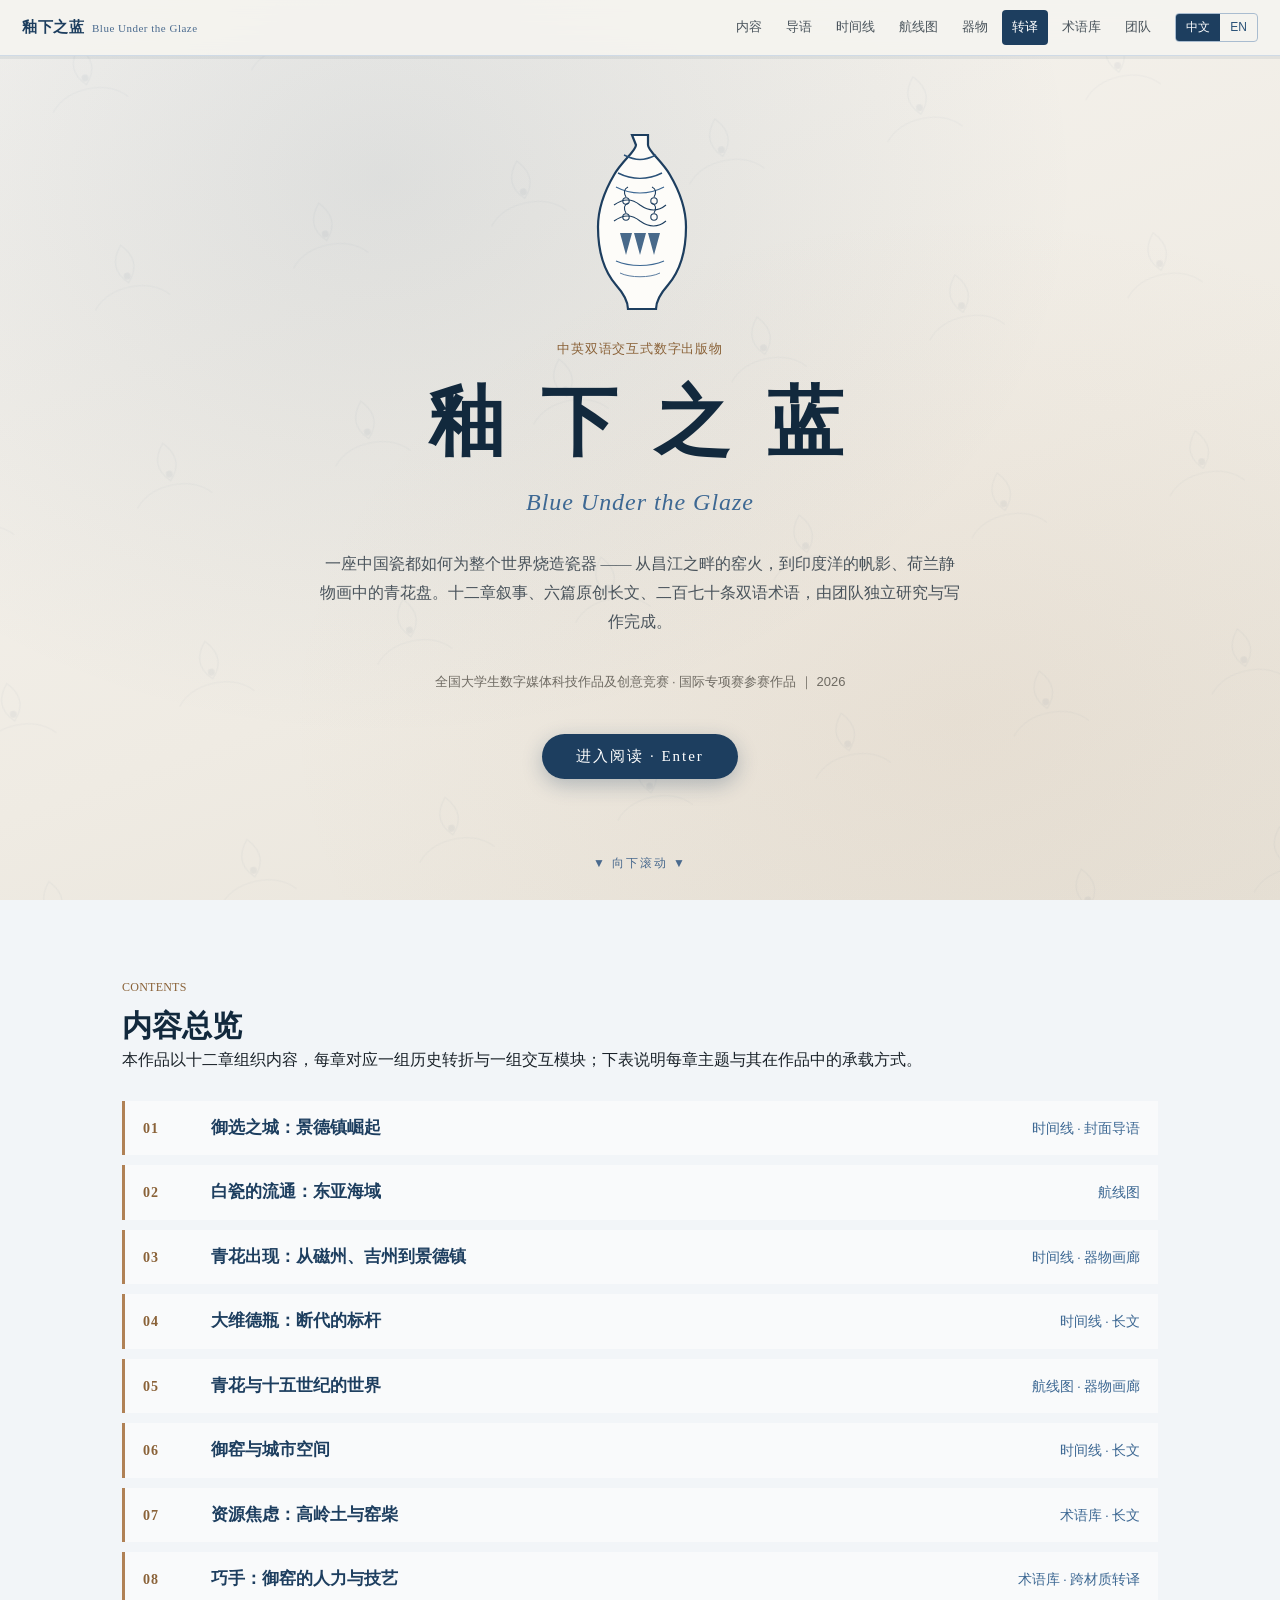
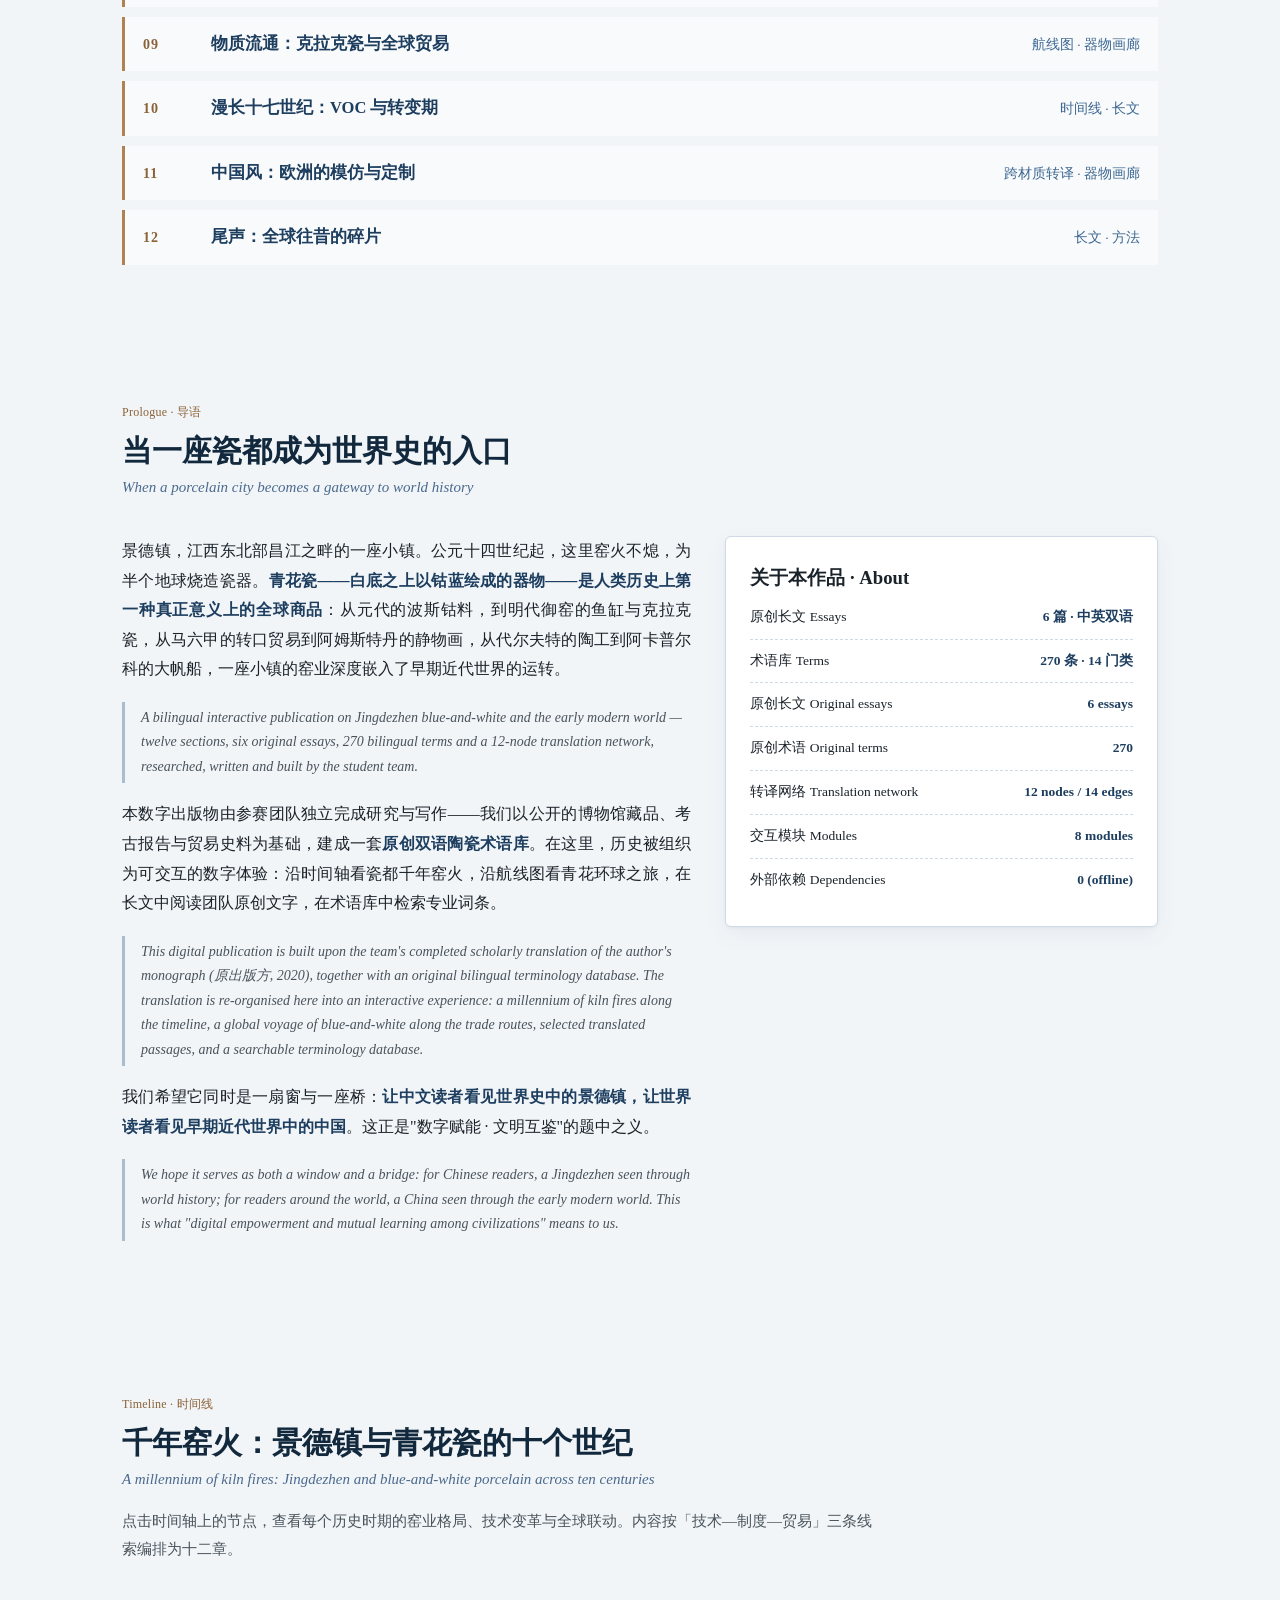
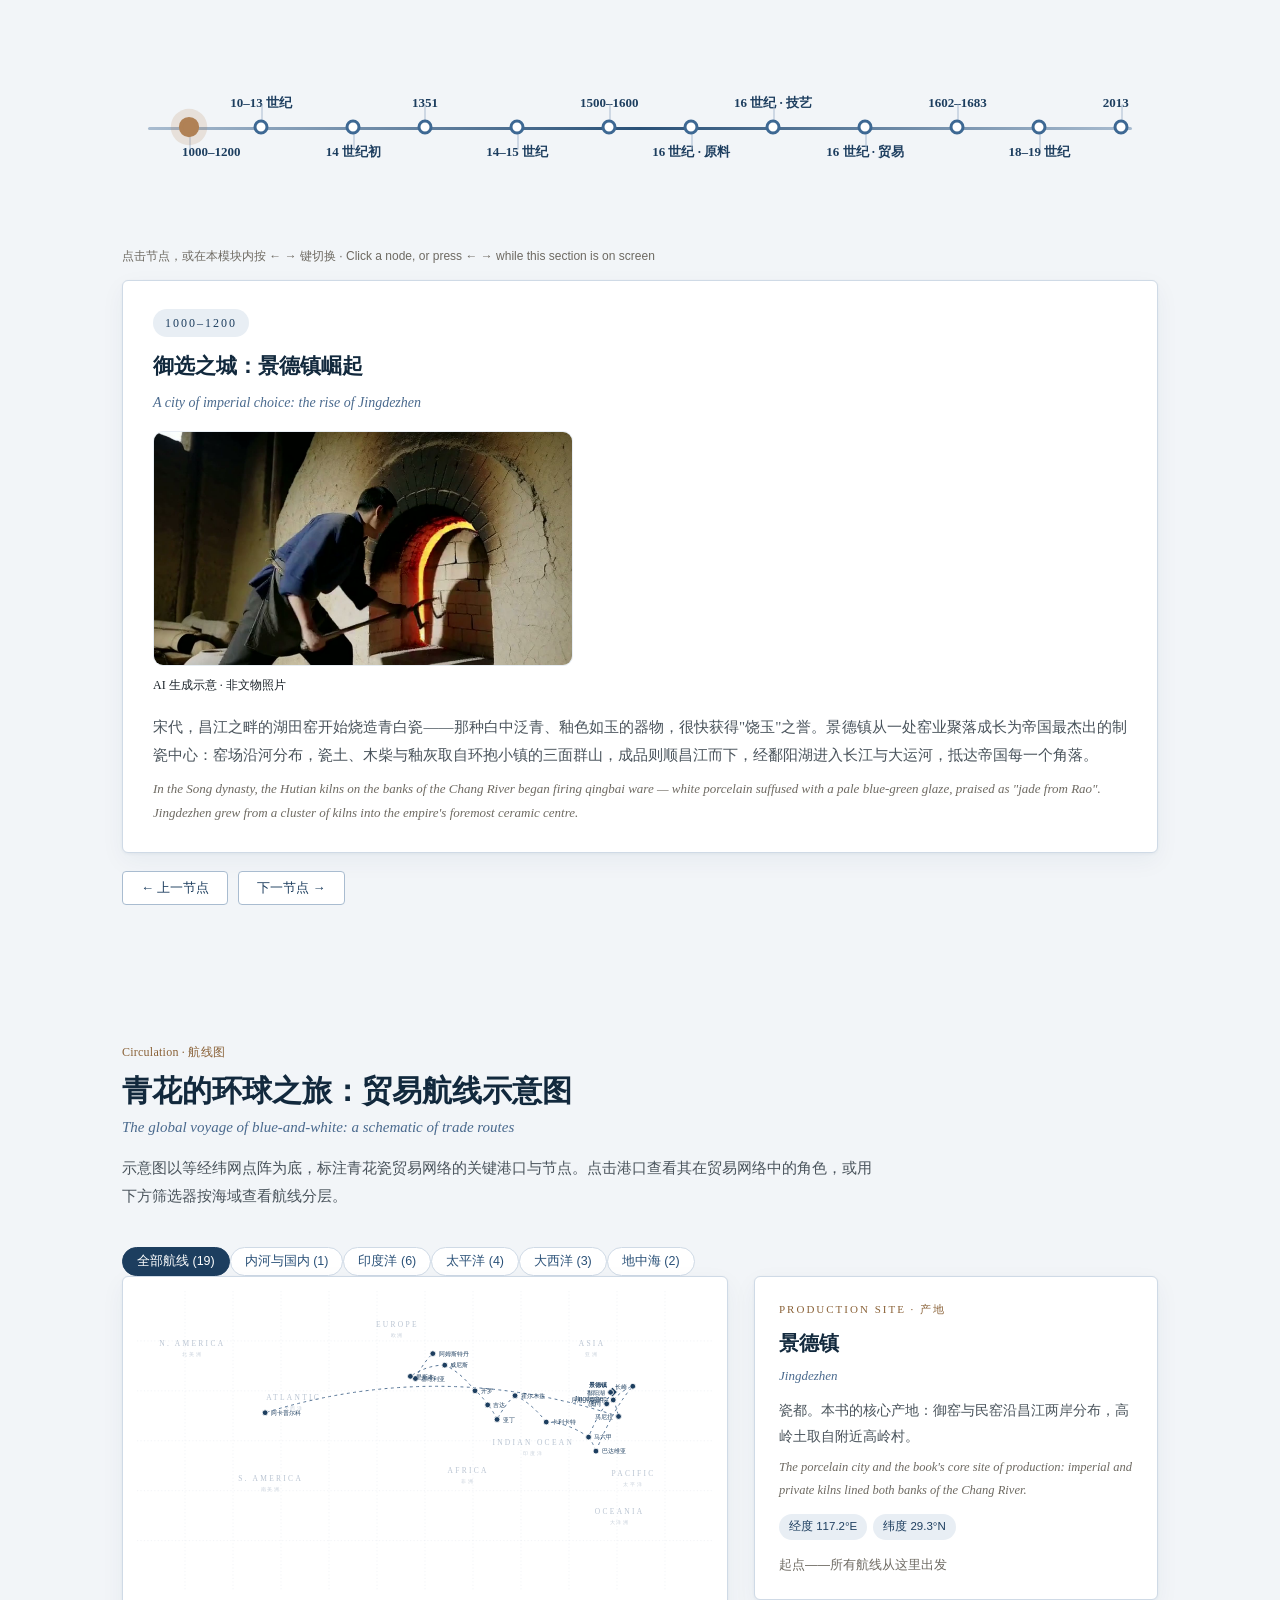
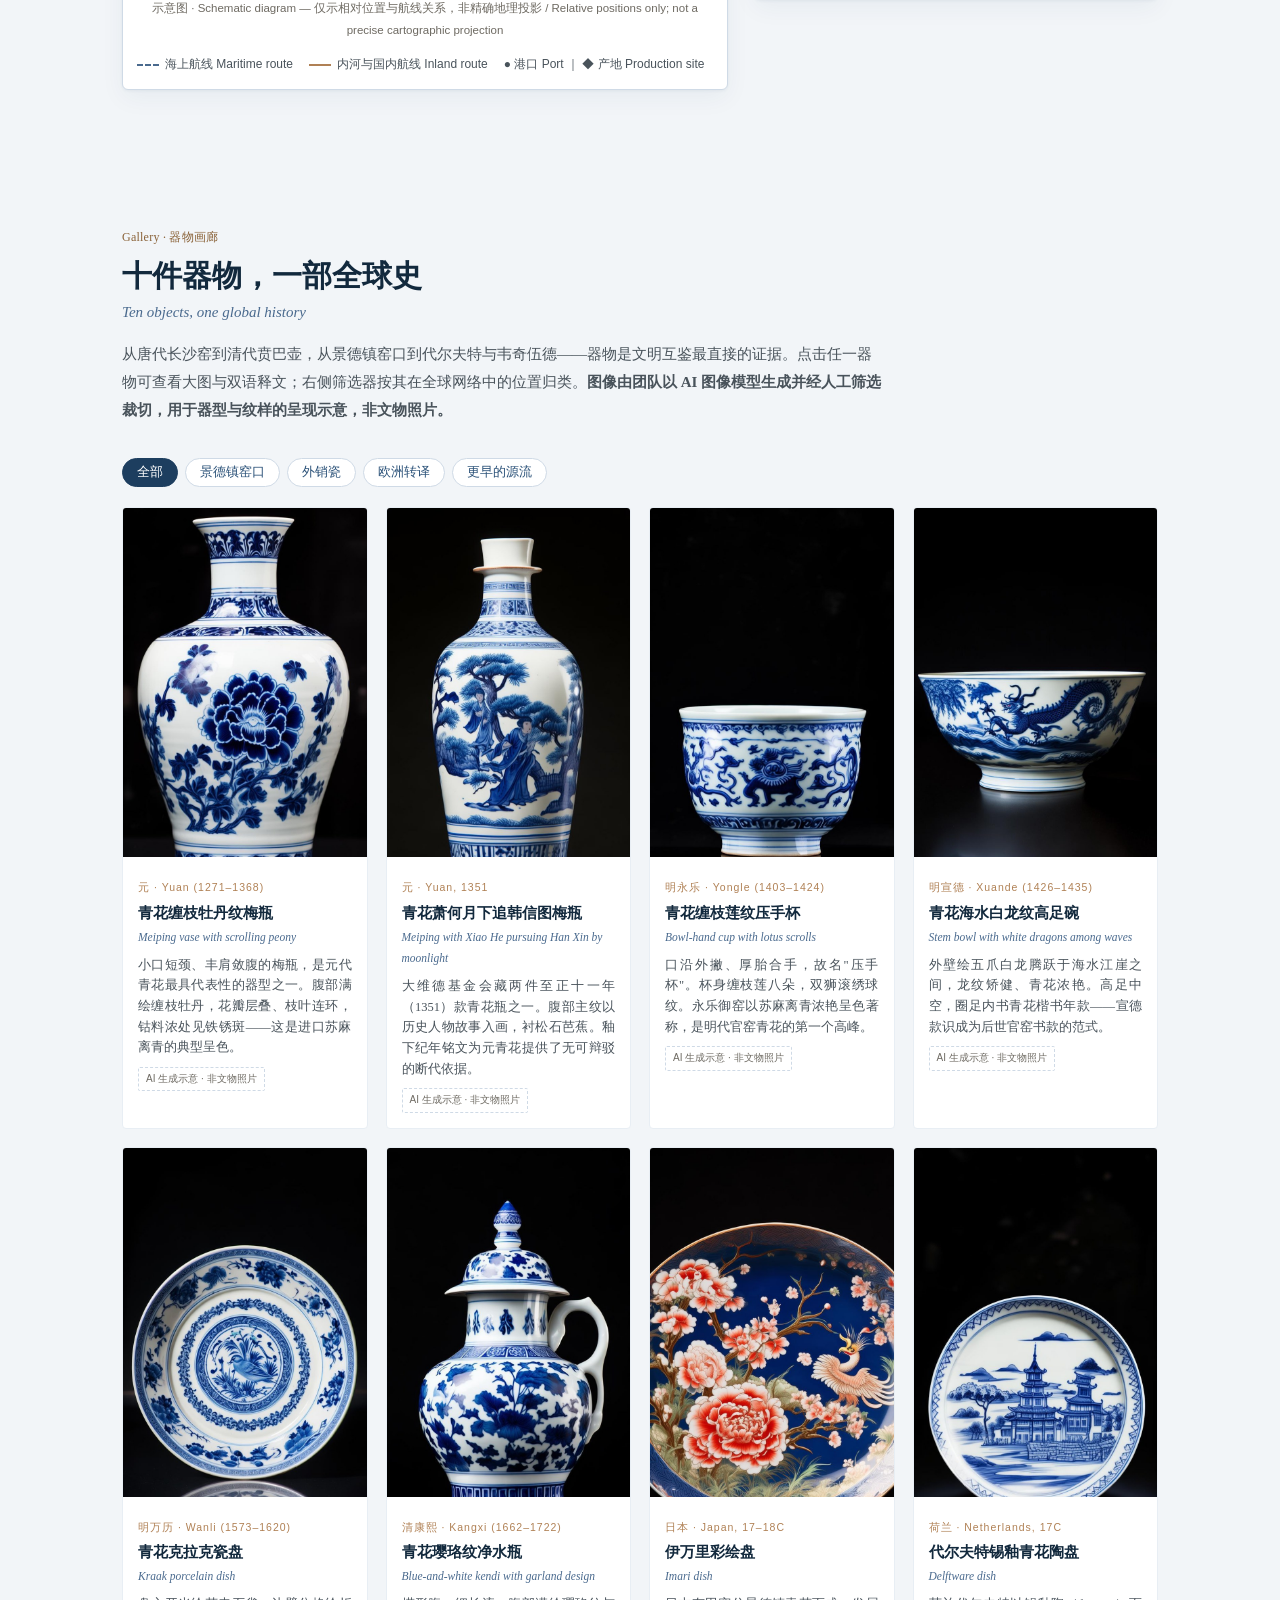
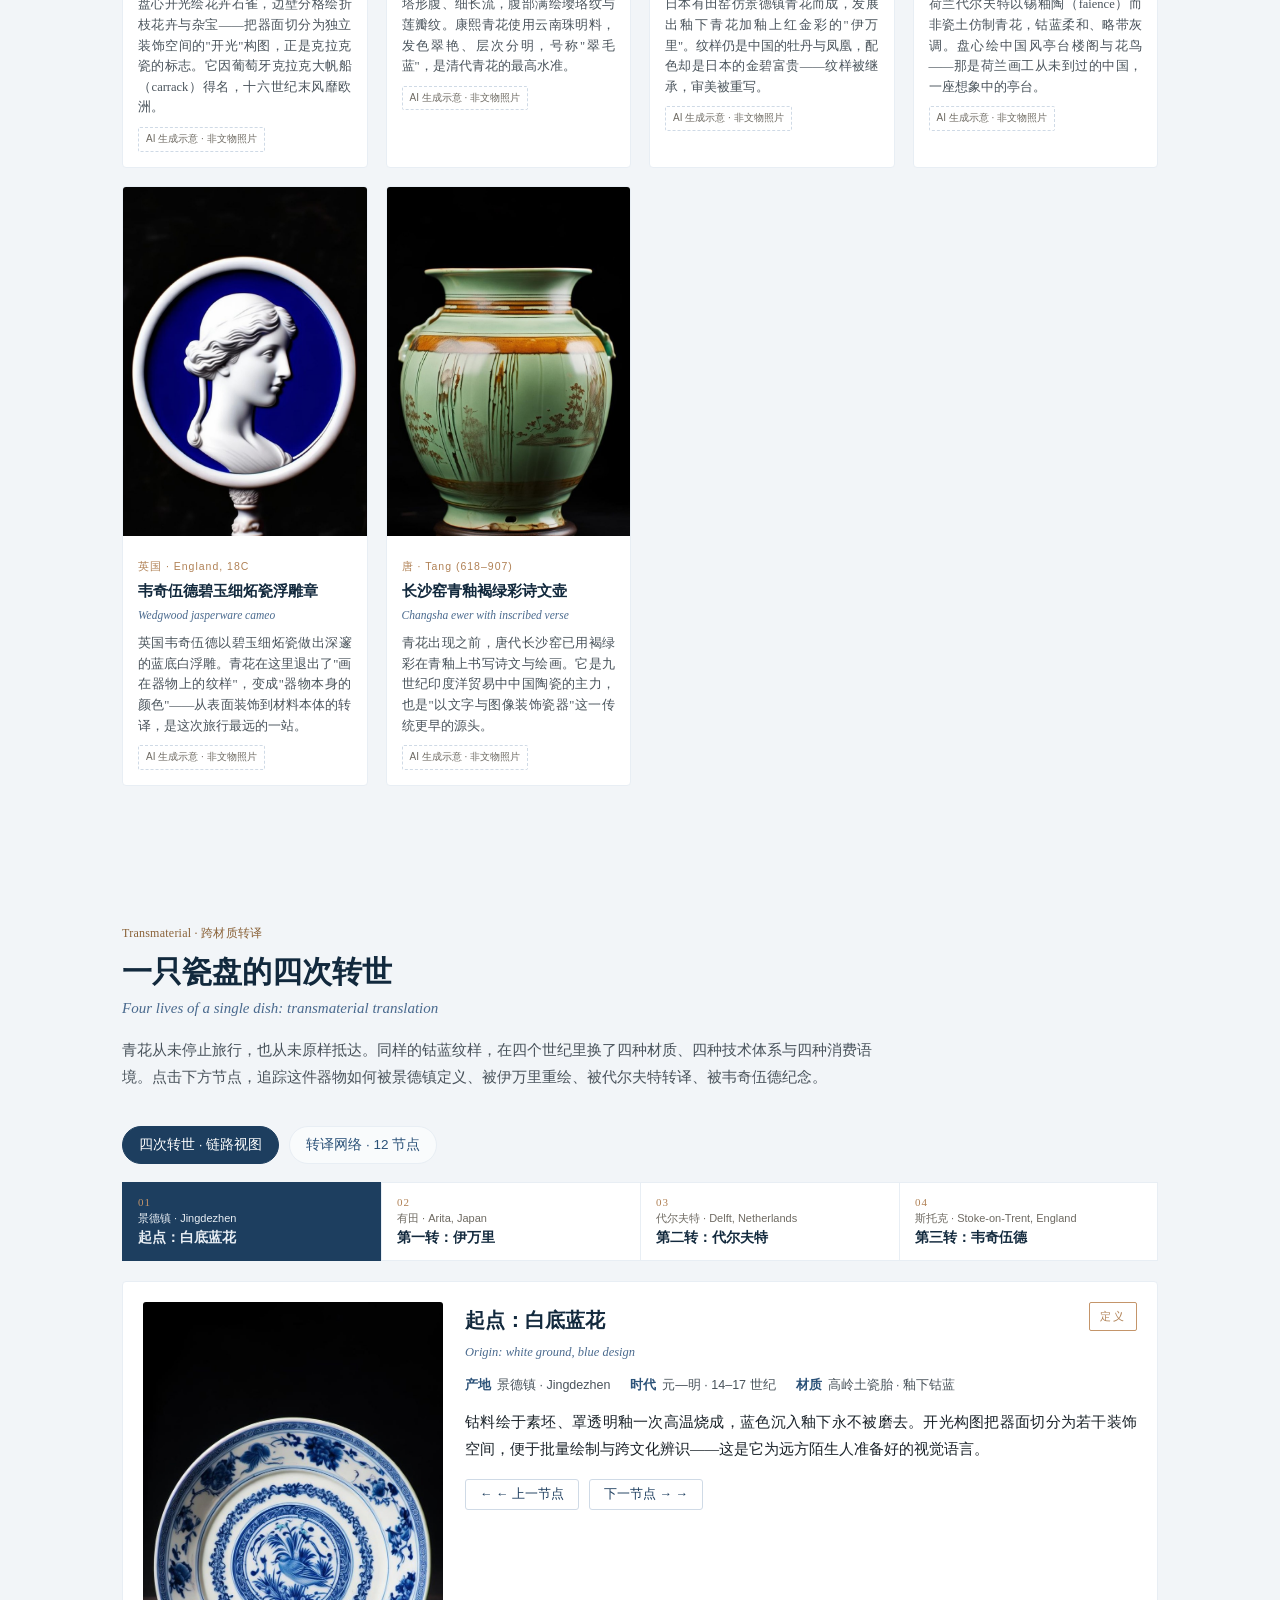
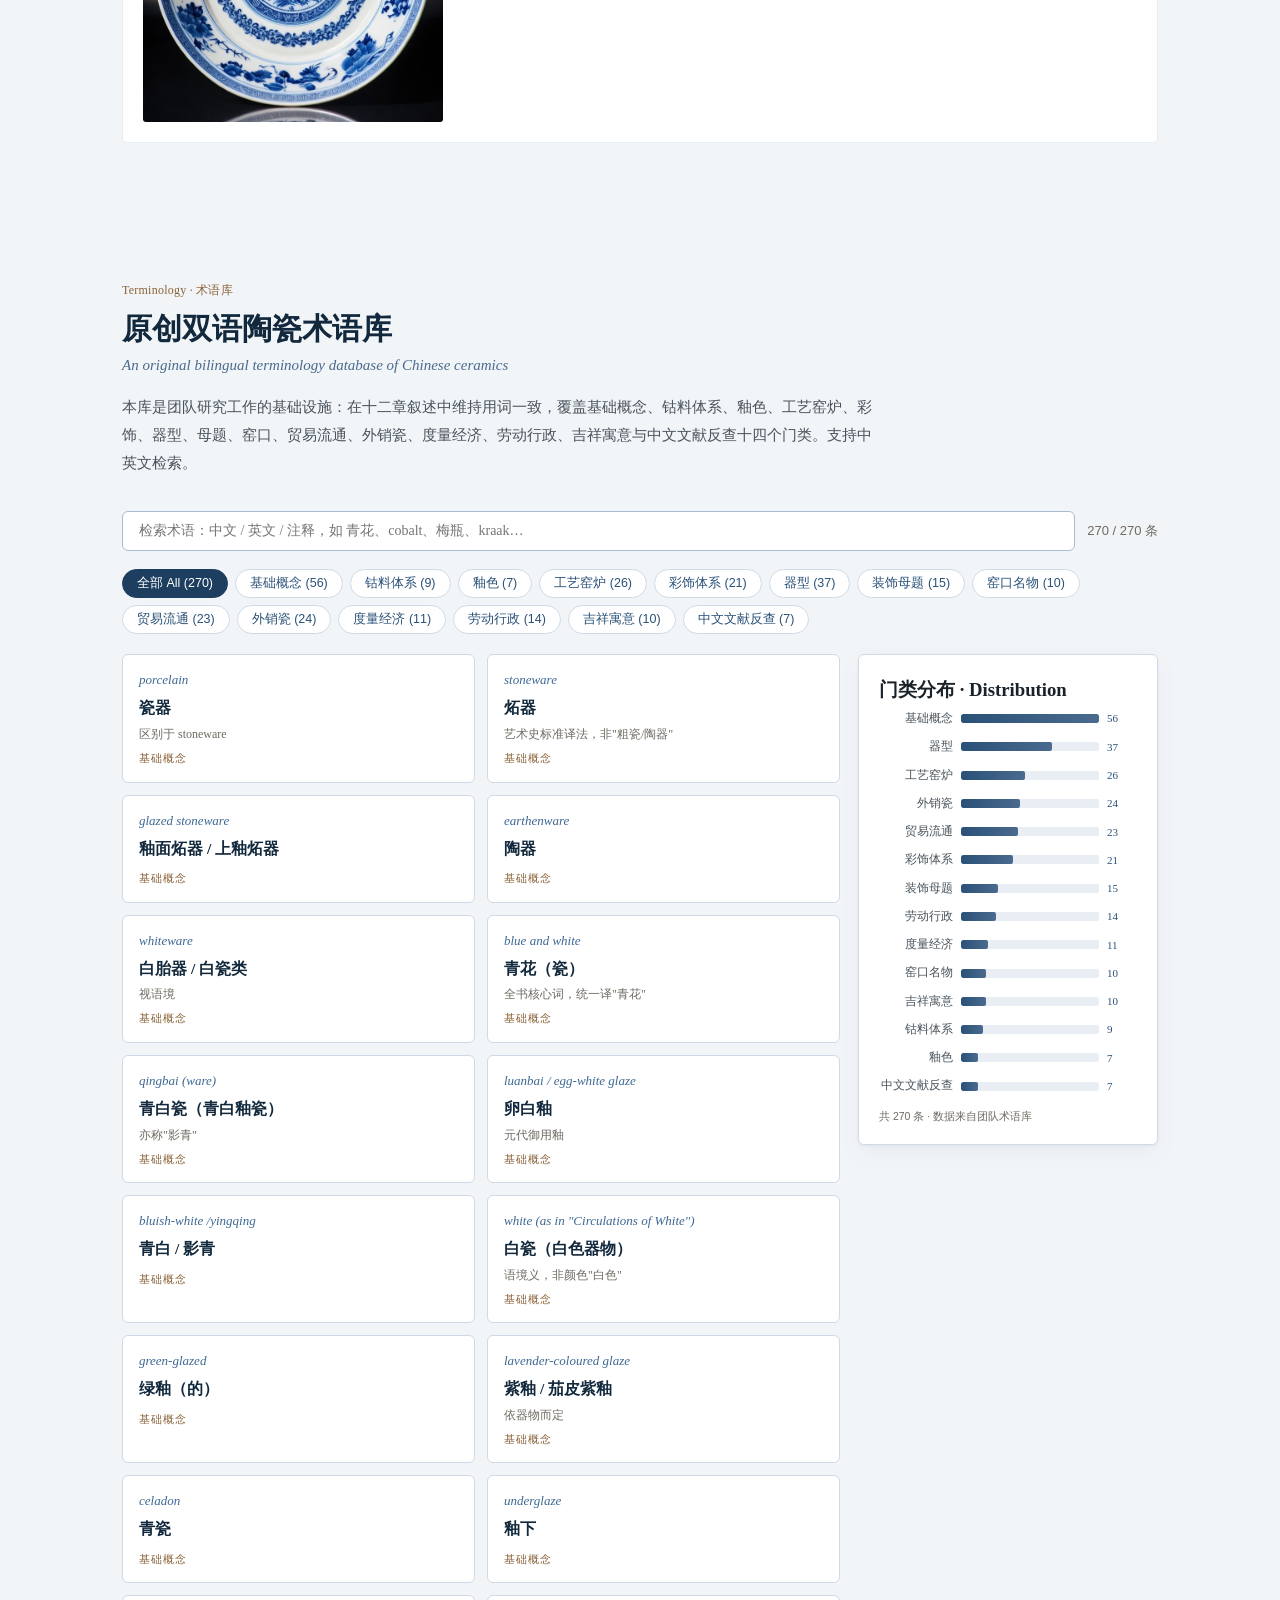
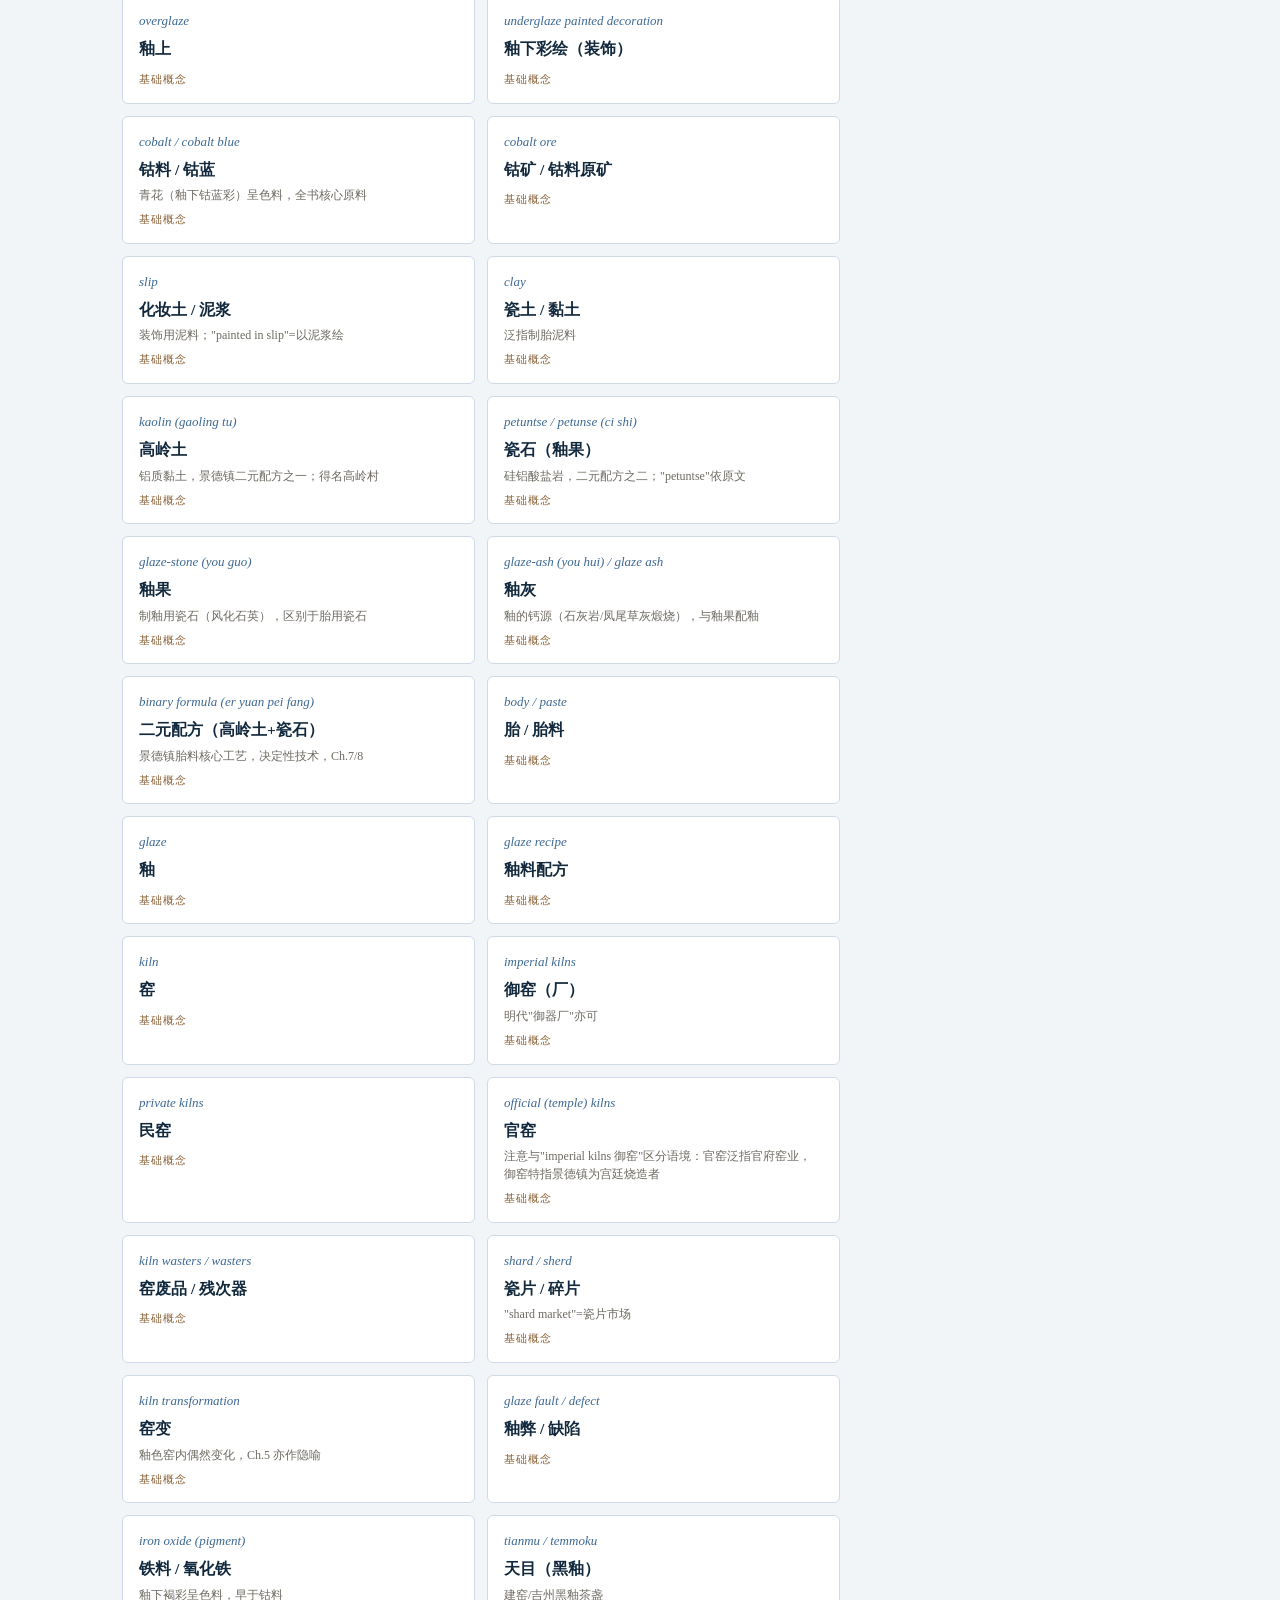
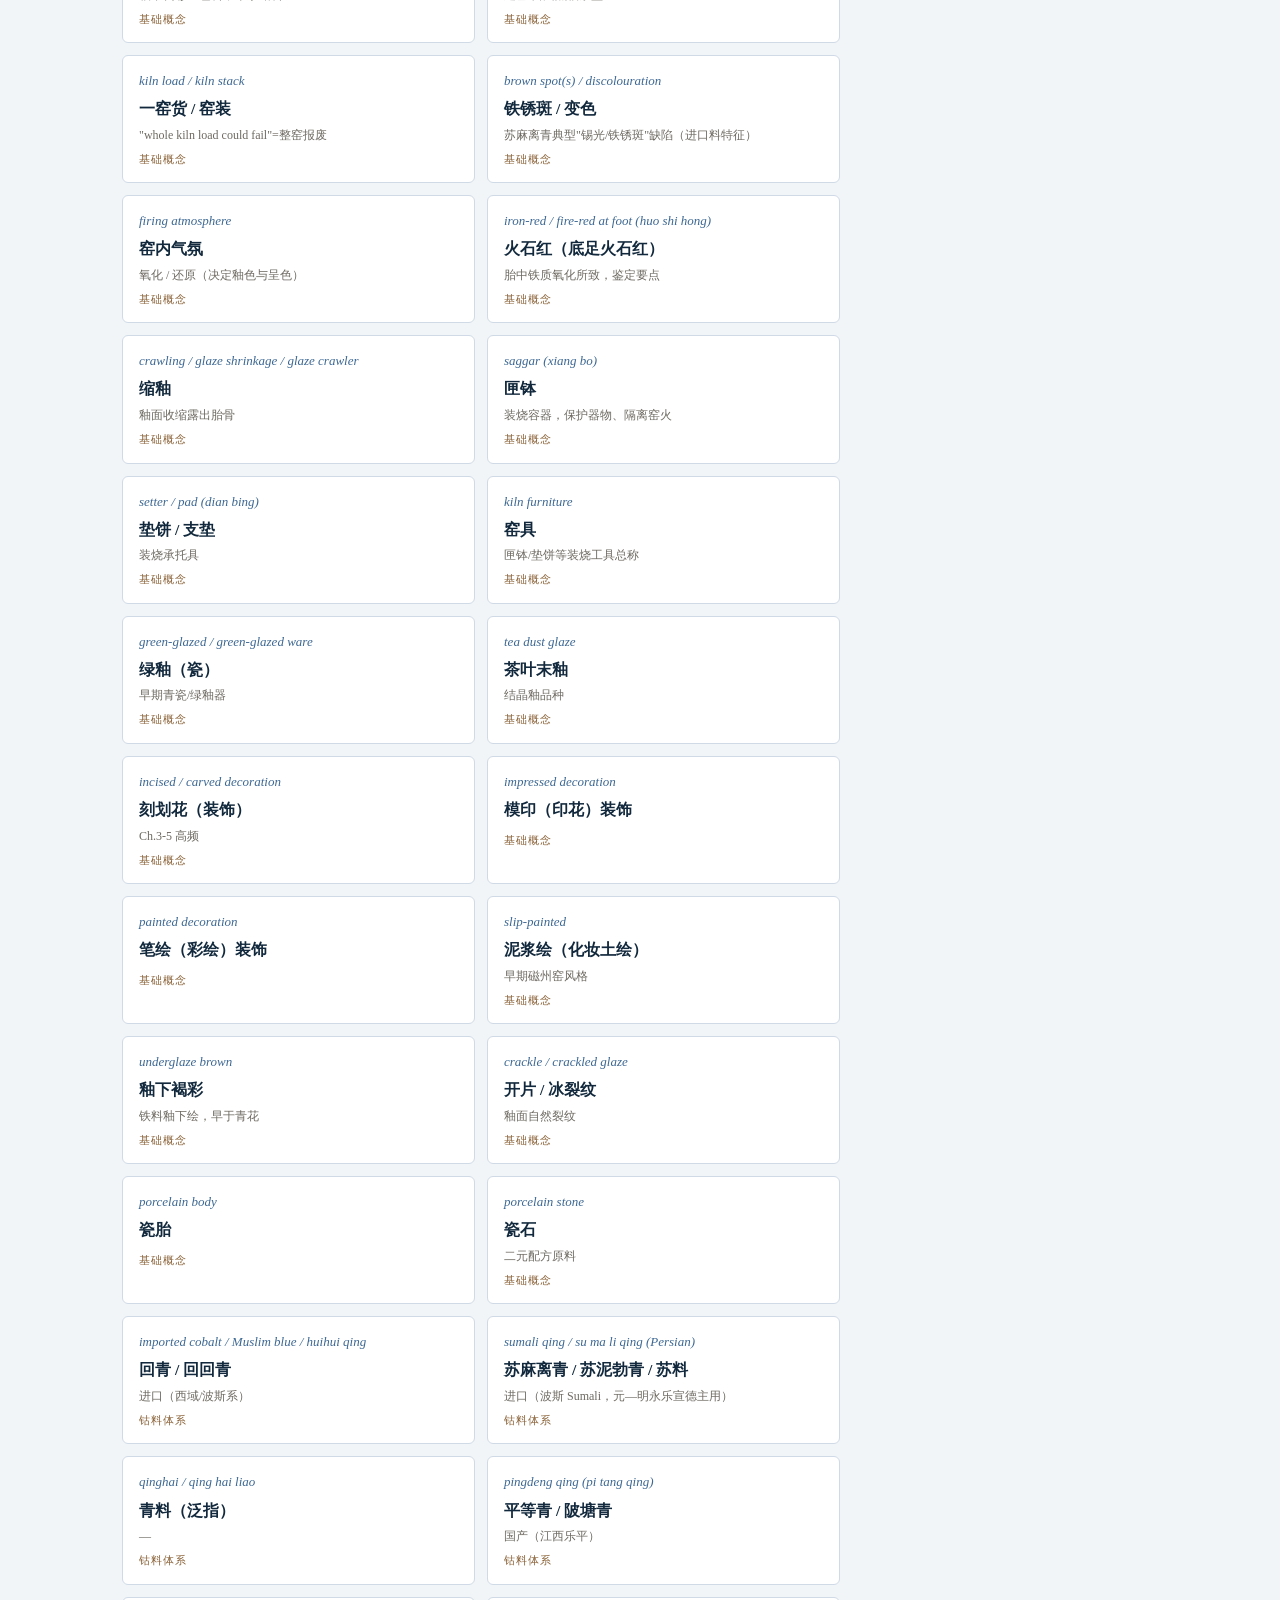
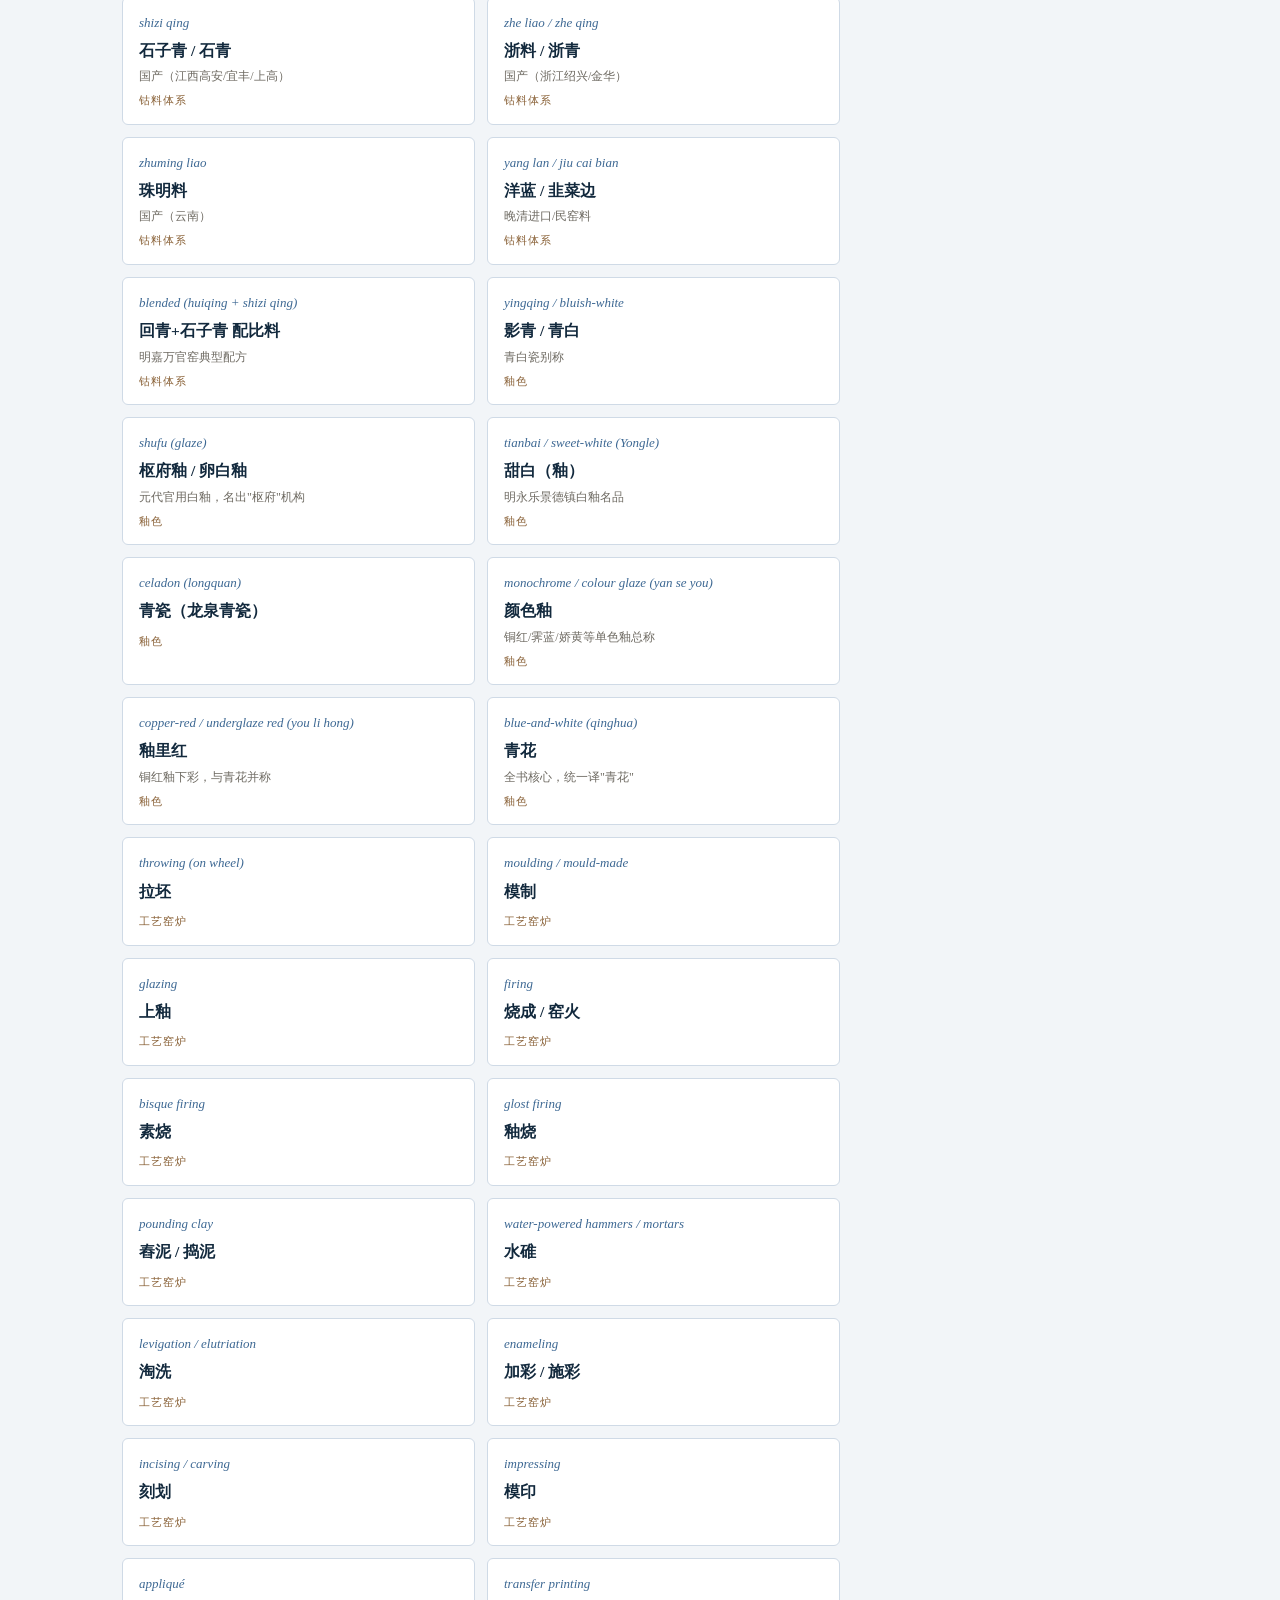
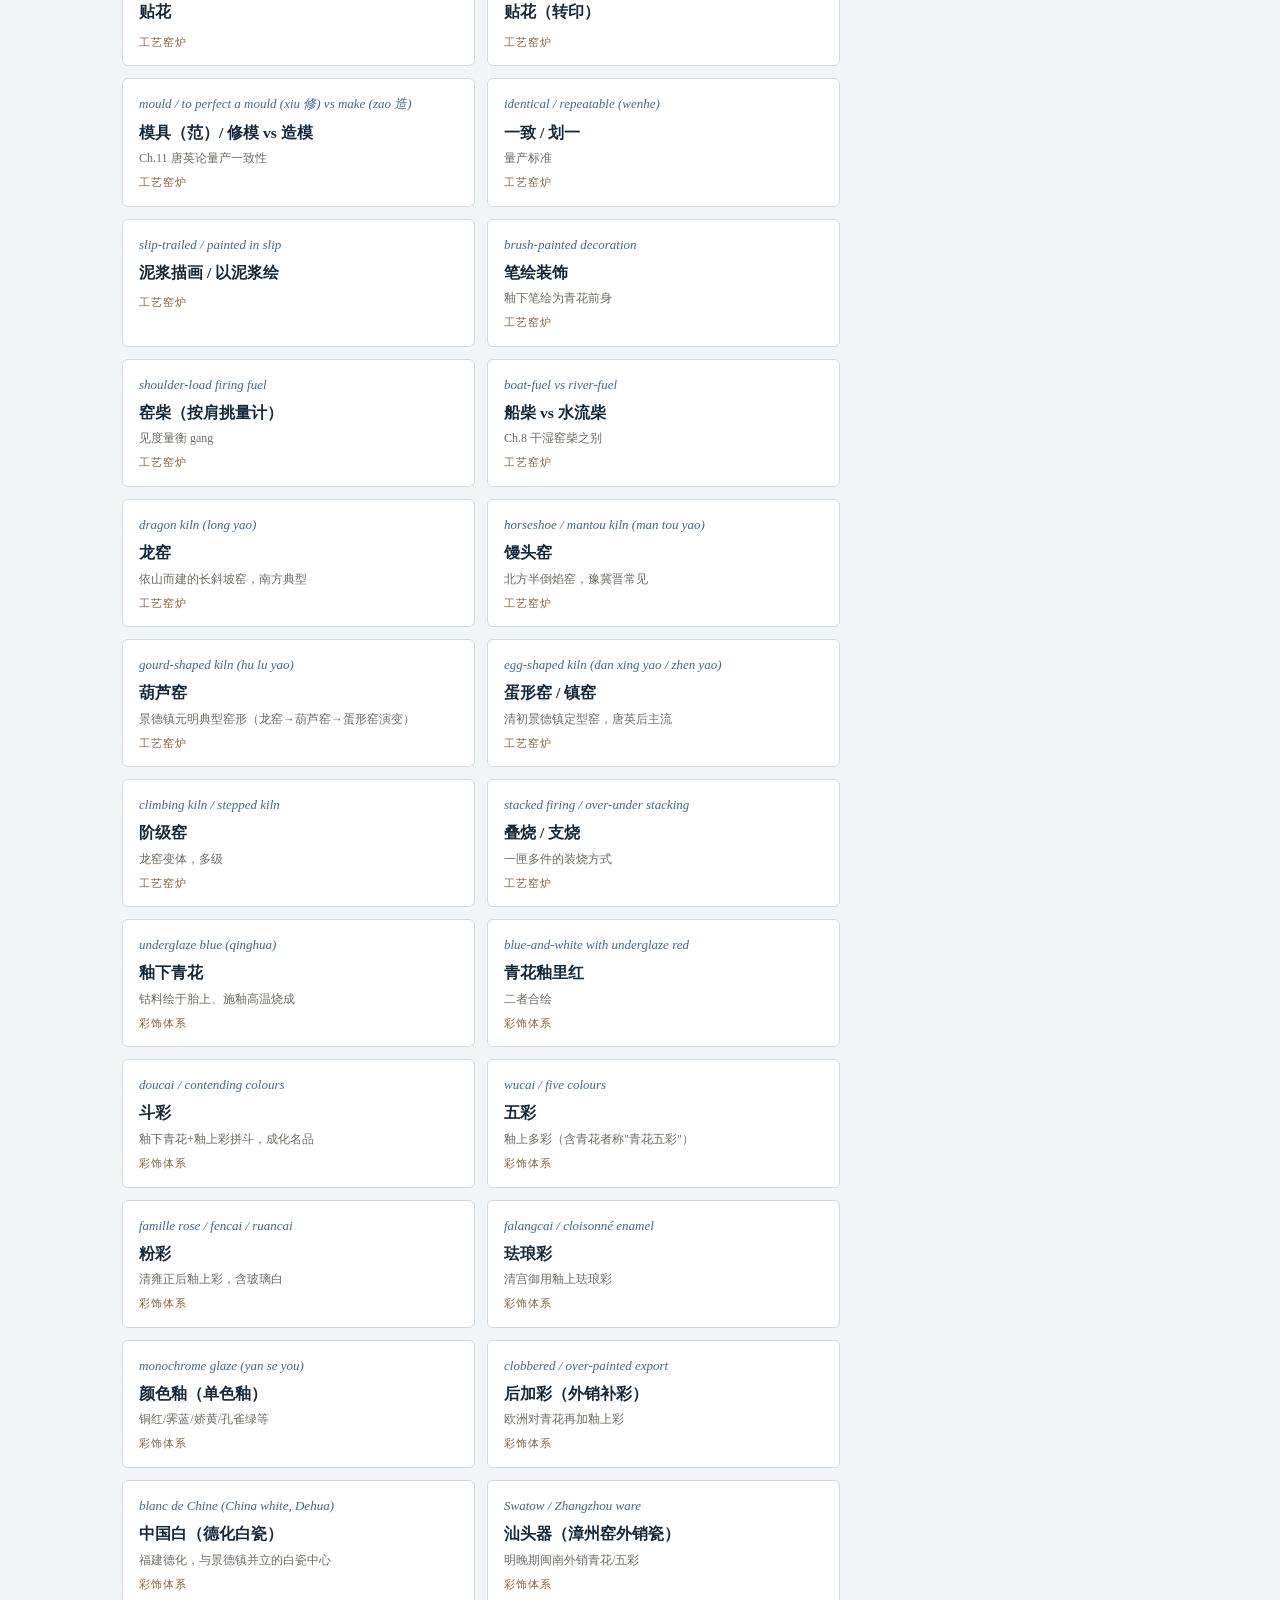
==== commit e5d40625: "upload index.html" ====
--- a/index.html
+++ b/index.html
@@ -343,7 +343,7 @@
     <h5>釉下之蓝 · Blue Under the Glaze</h5>
     <p>中英双语交互式数字出版物 ｜ 全国大学生数字媒体科技作品及创意竞赛 · 国际专项赛参赛作品 ｜ 2026</p>
     <p>数字赋能 · 文明互鉴 —— Digital Empowerment · Mutual Learning Among Civilizations</p>
-    <p class="foot-en">Translation based on an English-language scholarly monograph on Jingdezhen porcelain and the early modern world. All interactive design, visual system and front-end code are original work of the student team.</p>
+    <p class="foot-en">Research & writingd on an English-language scholarly monograph on Jingdezhen porcelain and the early modern world. All interactive design, visual system and front-end code are original work of the student team.</p>
   </div>
 </footer>
 
--- a/style.css
+++ b/style.css
@@ -112,8 +112,8 @@
 .cover-inner { text-align: center; position: relative; z-index: 2; padding: 20px; }
 .cover-vase { margin: 0 auto 26px; display: block; }
 .cover-kicker {
-  font-family: var(--f-en); letter-spacing: 6px; font-size: 13px;
-  color: var(--copper-ink); text-transform: uppercase; margin-bottom: 18px;
+  font-family: var(--f-en); letter-spacing: .06em; font-size: 13px;
+  color: var(--copper-ink); text-transform: none; margin-bottom: 18px;
 }
 .cover-title {
   font-size: clamp(44px, 8vw, 76px); font-weight: 900; color: var(--qh-900);
